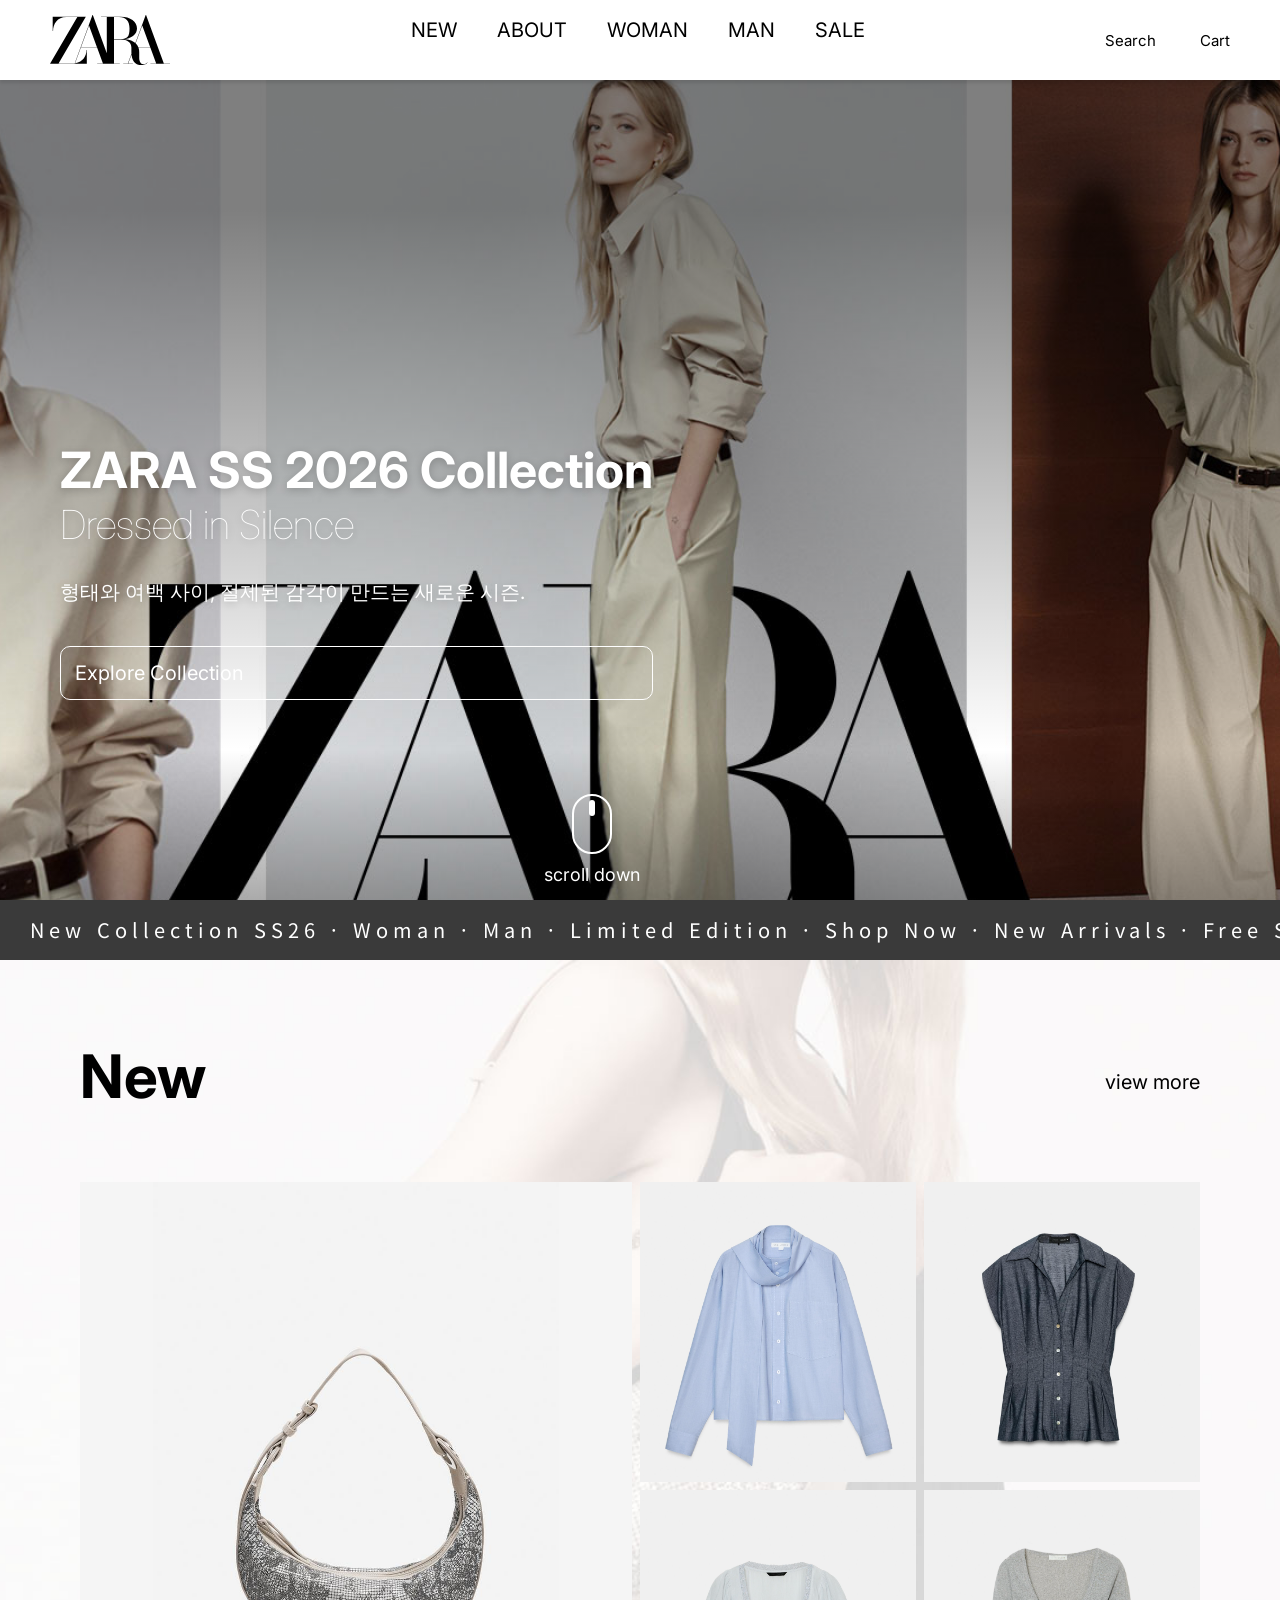
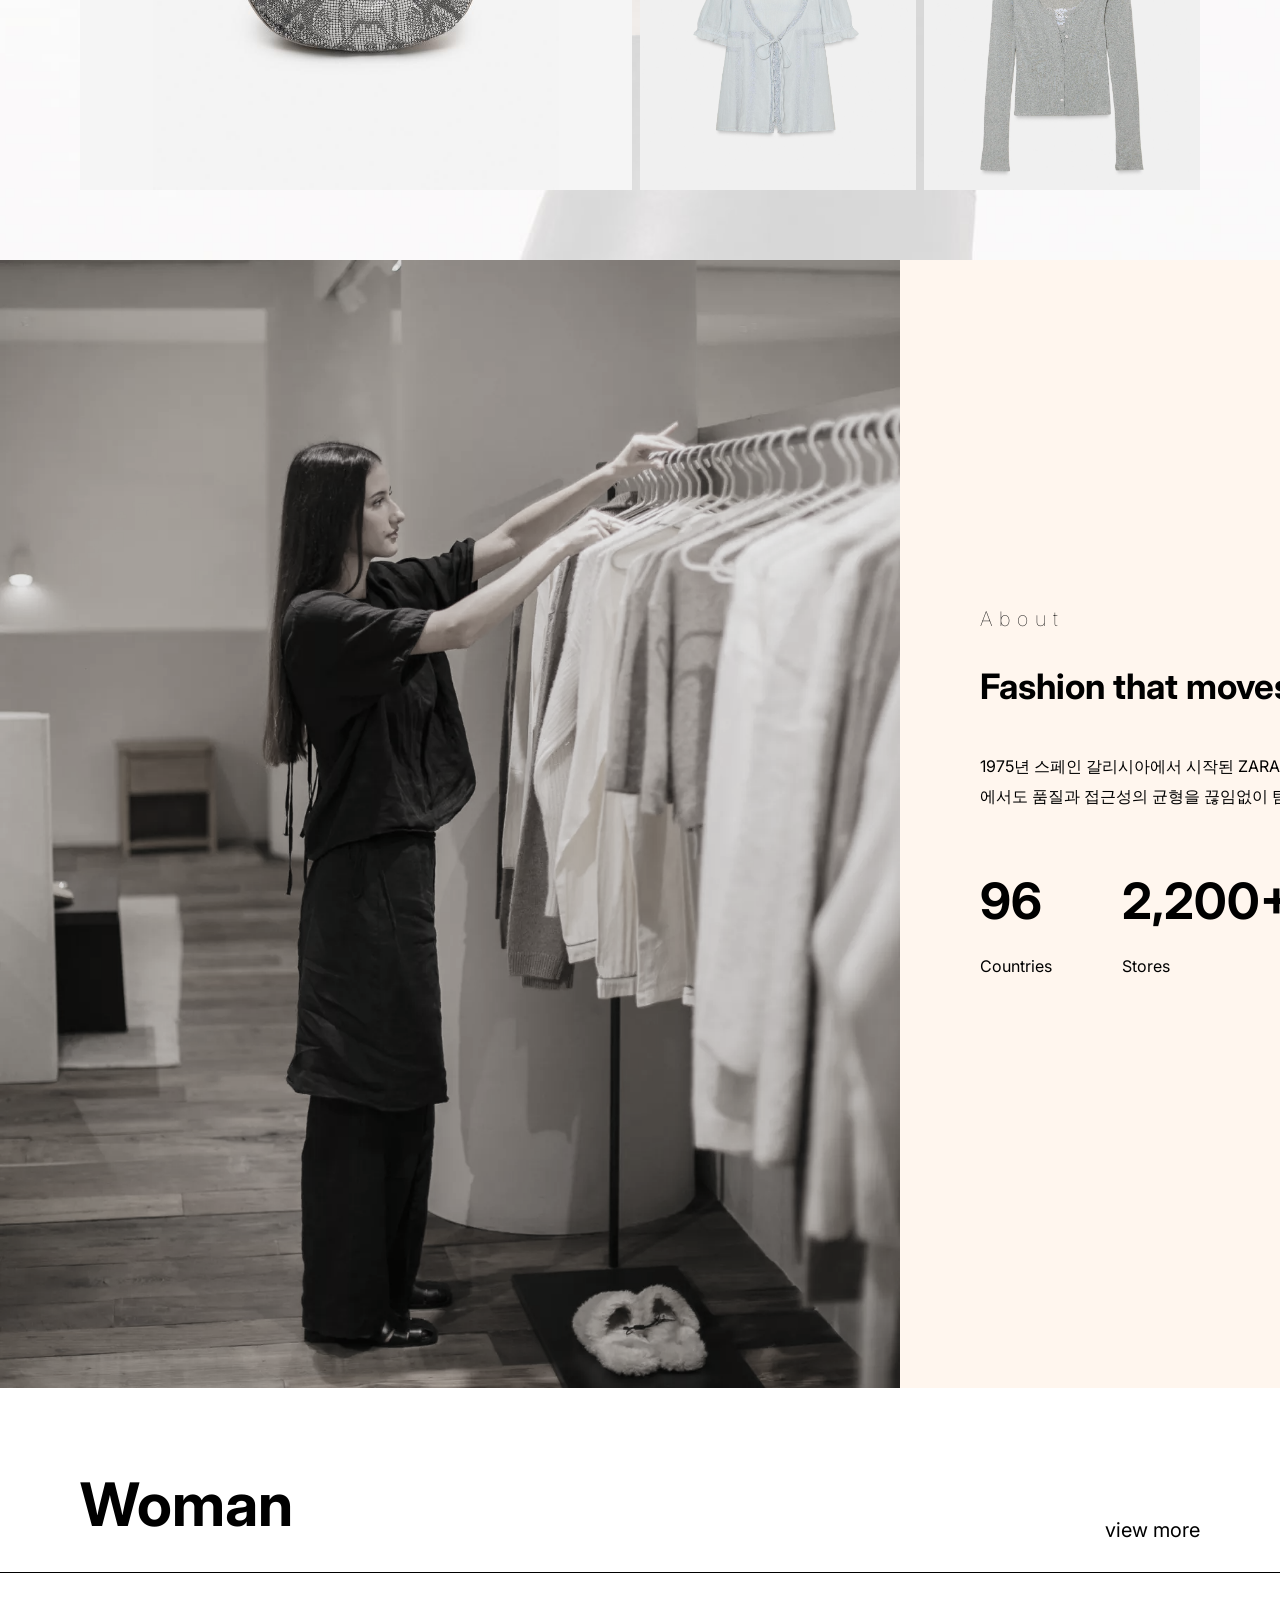
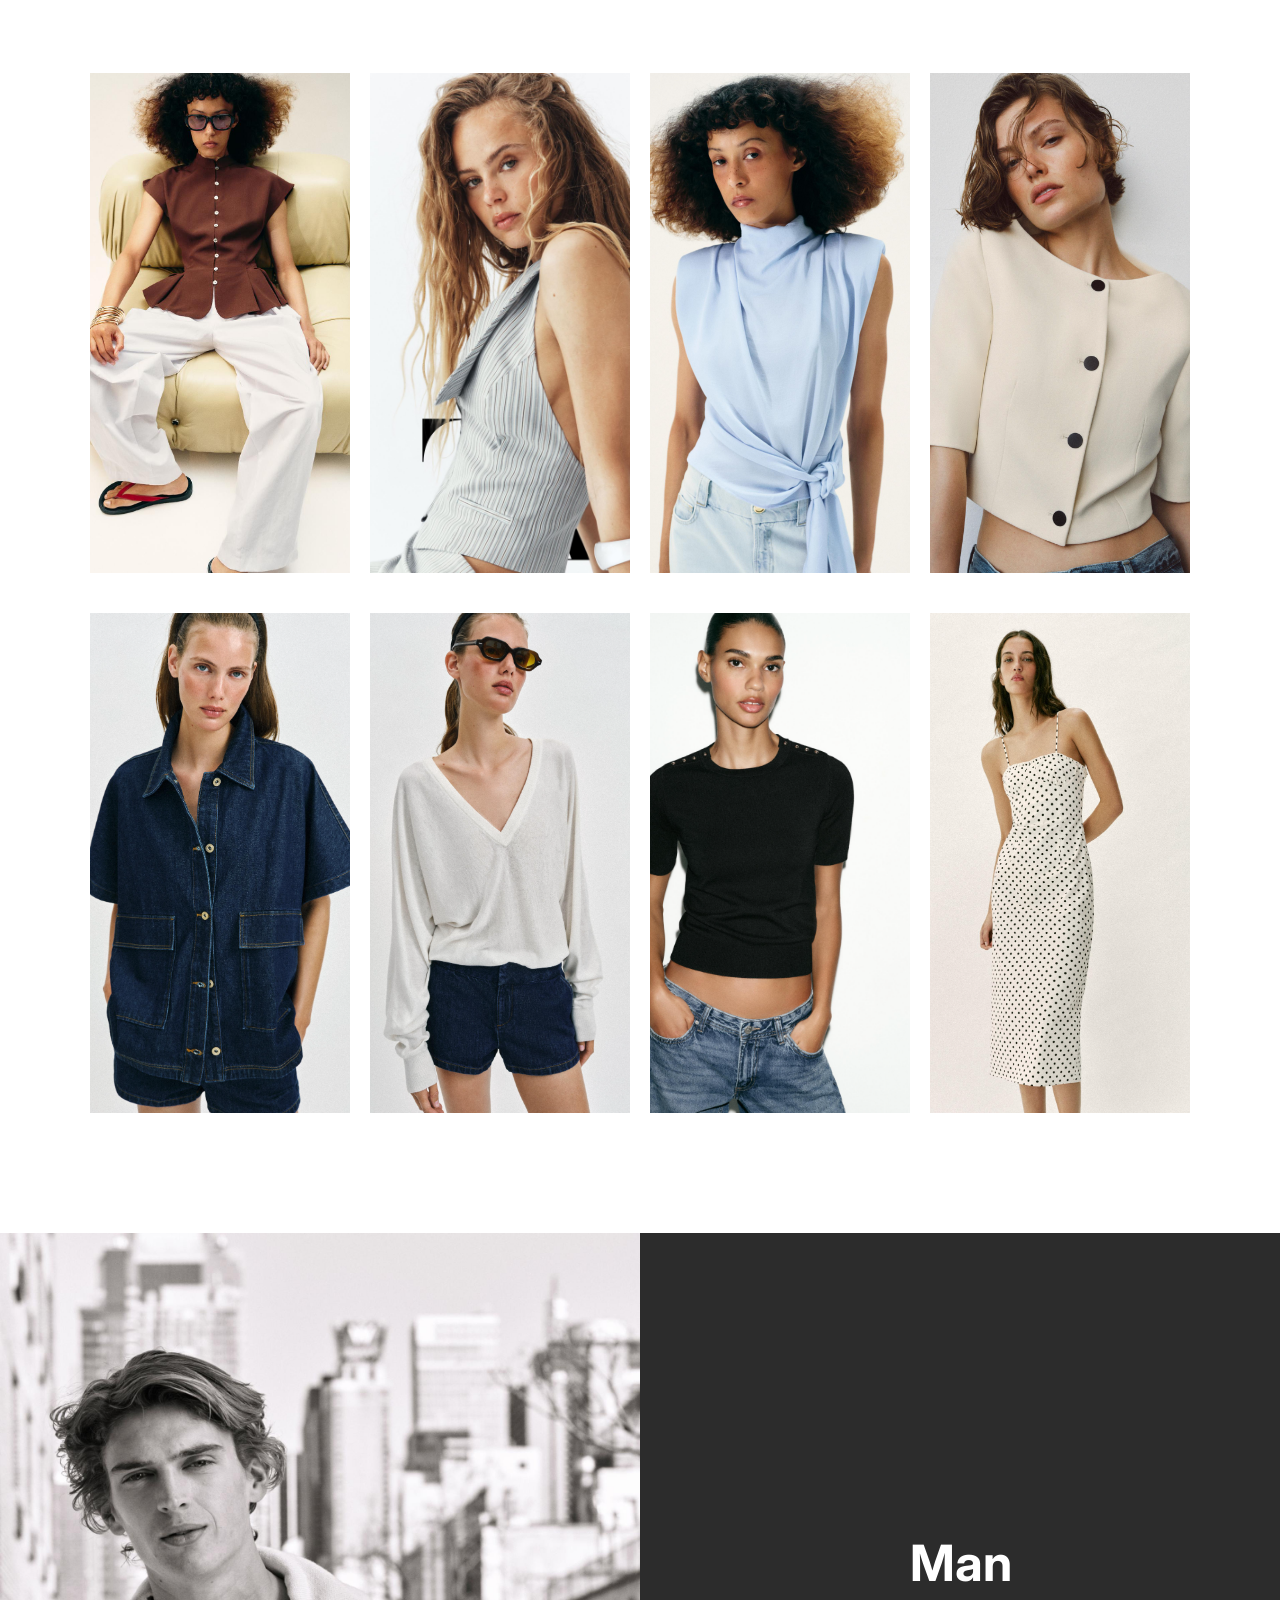
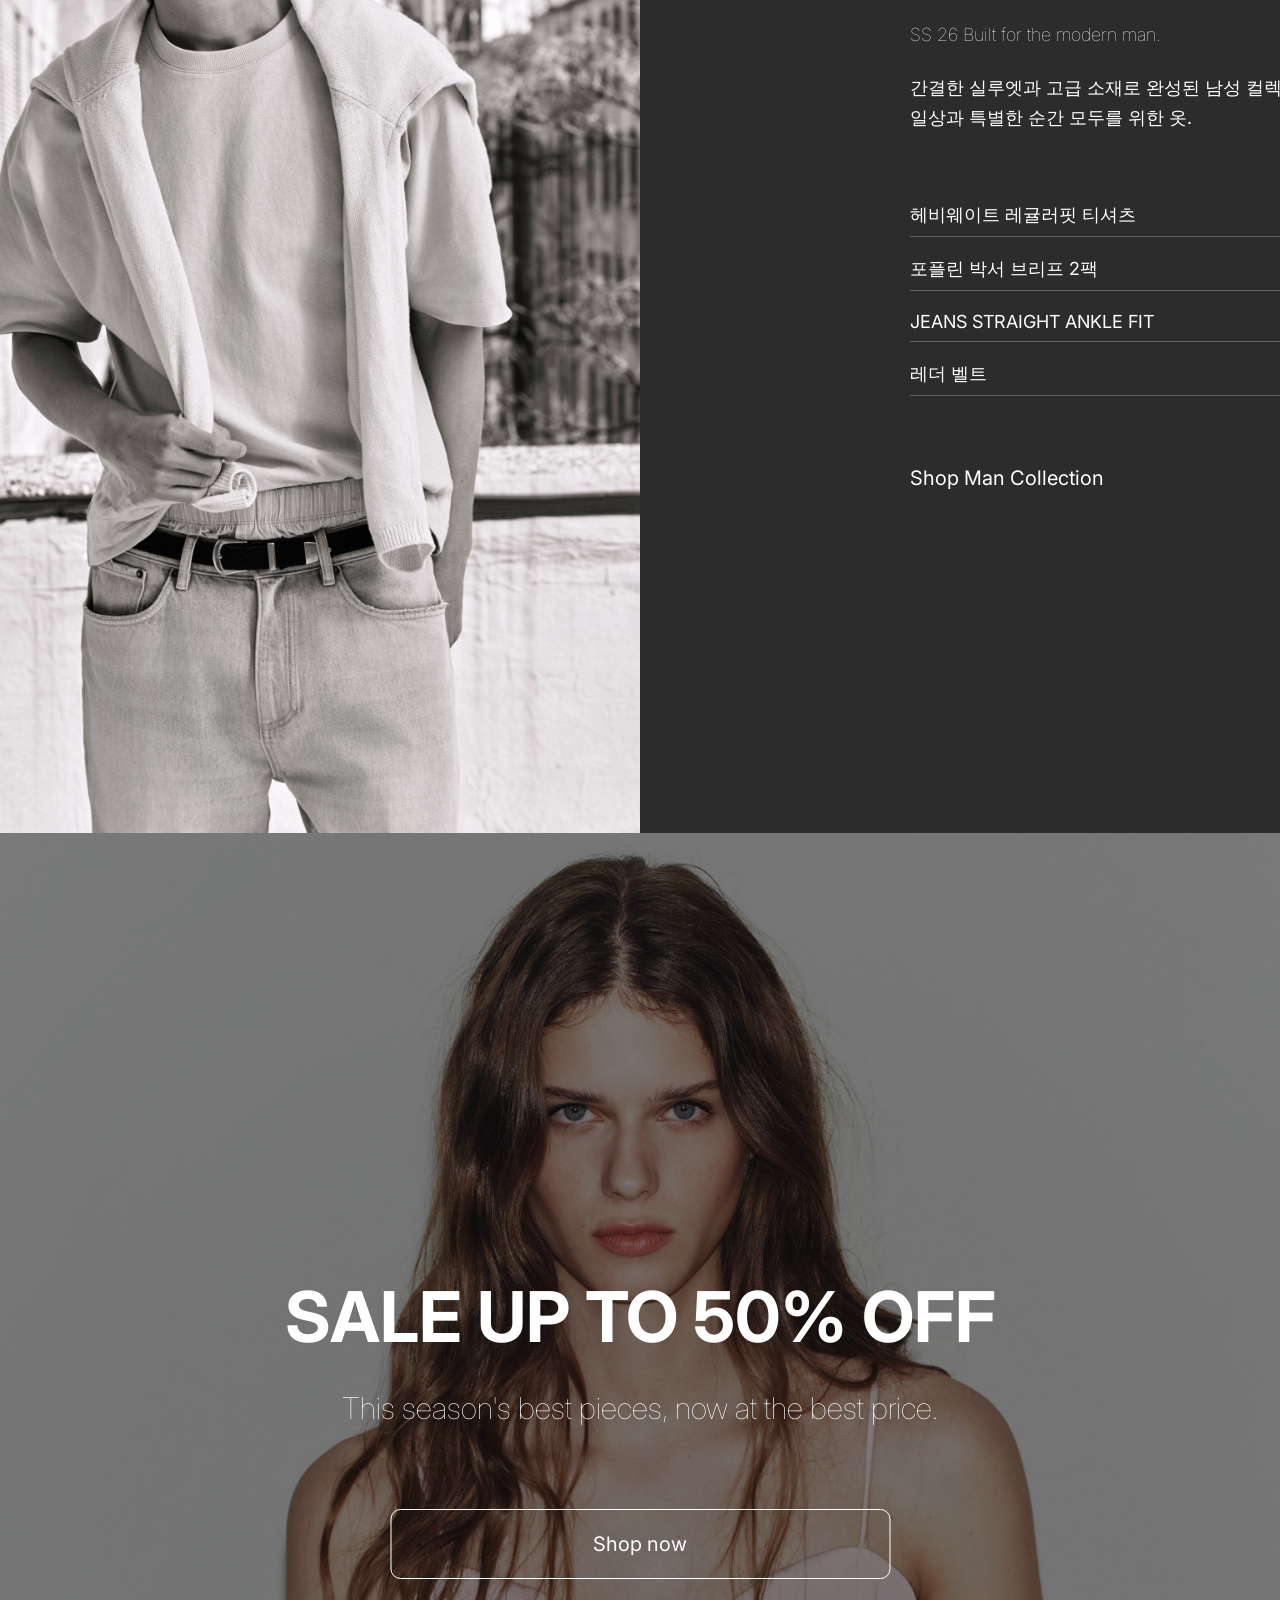
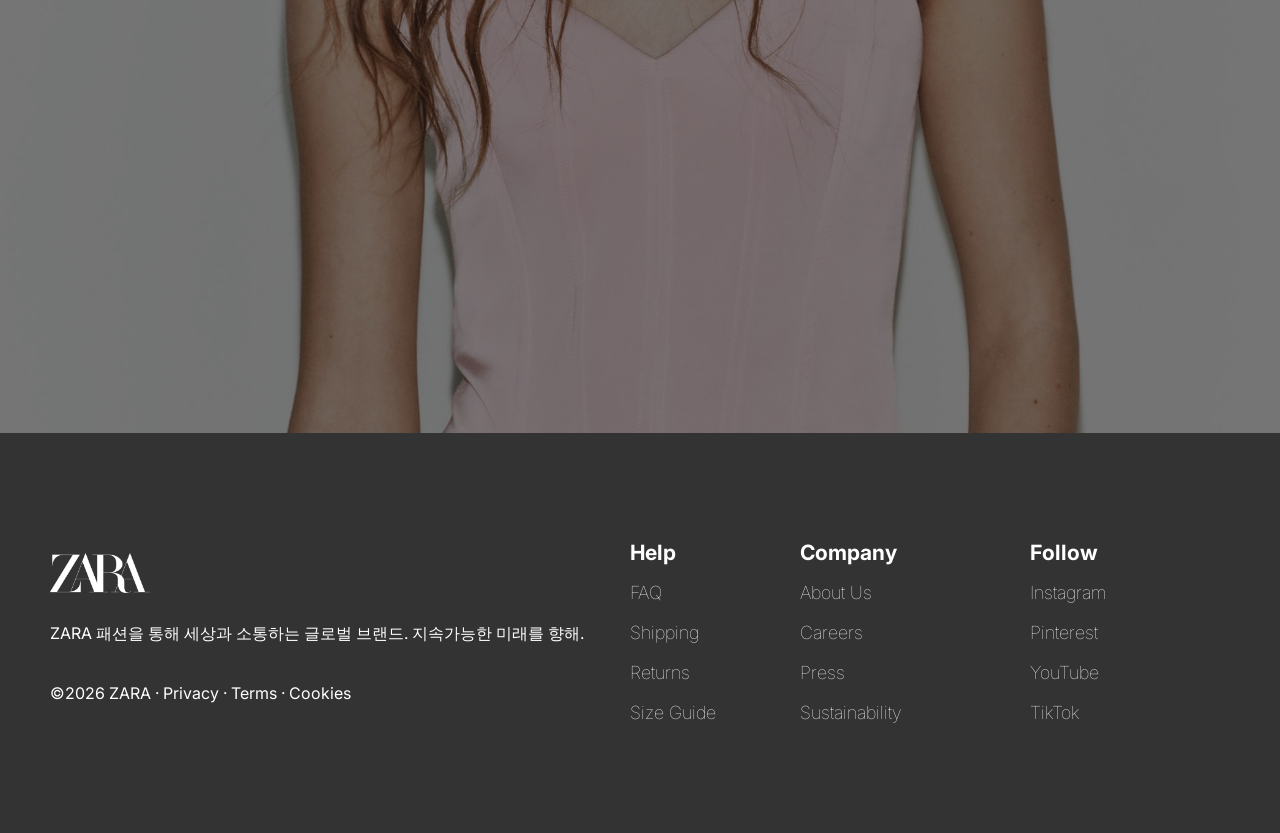
==== index.html @ fa248d23 "수정" ====
<!DOCTYPE html>
<html lang="ko">
<head>
    <meta charset="UTF-8">
    <title>zara</title>
    <link href="https://cdn.boxicons.com/3.0.8/fonts/basic/boxicons.min.css" rel="stylesheet">
    <link rel="shortcut icon" href="image/short-cut-Zara-Logo-.svg">
    <link rel="stylesheet" href="css/index.css">
</head>
<body>
  <div class="goto-top">
    <a href="#"><i class="bx bx-arrow-to-top"></i></a>
  </div>

  <div id="wrap">
    <header>
    <div id="header-inner">
        <a href="#"><img src="image/Zara-Logo-3.svg" alt="zara logo"></a>
        <nav class="gnb">
        <ul>
            <li><a href="#s1">NEW</a></li>
            <li><a href="#s2">ABOUT</a></li>
            <li><a href="#s3">WOMAN</a></li>
            <li><a href="#s4">MAN</a></li>
            <li><a href="#s5">SALE</a></li>
          </ul>
        </nav>

          <div class="rightgnb">
            <a href="#none">search</a>
            <a href="#none">cart</a>
          </div>
    </div>
    </header>
  </div>
    


  <main>
    <div class="hero-wrap">
      <div class="hero-section">
        <img class= "hero" src="image/herohover.jpg" alt="hero-img">
        <img class="hero-hover" src="image/hero.jpg" alt="hero-hover-img">
        </div>
    </div>

      <div class="hero-text">
      <h1>ZARA SS 2026 Collection</h1>
      <h2>Dressed in Silence</h2>
      <p>형태와 여백 사이, 절제된 감각이 만드는 새로운 시즌.</p>
      <a href="https://www.zara.com/kr/ko/woman-linen-l2447.html?v1=2418881" class="main-btn"> Explore Collection </a>
      </div>
    
    <div class="mouse-scroll">
      <div class="mouse">
        <div class="mouse-wheel"></div>
          <span>scroll down</span>
        </div>
      </div>
  </main>

  <div class="flow-text">
    <div class="track">
      <span>New Collection SS26 · Woman · Man · Limited Edition · Shop Now · New Arrivals · Free Shipping · ZARA 2026</span>
      <span>New Collection SS26 · Woman · Man · Limited Edition · Shop Now · New Arrivals · Free Shipping · ZARA 2026</span>
      <span>New Collection SS26 · Woman · Man · Limited Edition · Shop Now · New Arrivals · Free Shipping · ZARA 2026</span>
      <span>New Collection SS26 · Woman · Man · Limited Edition · Shop Now · New Arrivals · Free Shipping · ZARA 2026</span>
      
      <span>New Collection SS26 · Woman · Man · Limited Edition · Shop Now · New Arrivals · Free Shipping · ZARA 2026</span>
      <span>New Collection SS26 · Woman · Man · Limited Edition · Shop Now · New Arrivals · Free Shipping · ZARA 2026</span>
      <span>New Collection SS26 · Woman · Man · Limited Edition · Shop Now · New Arrivals · Free Shipping · ZARA 2026</span>
      <span>New Collection SS26 · Woman · Man · Limited Edition · Shop Now · New Arrivals · Free Shipping · ZARA 2026</span>
    </div>
  </div>

      <section class="section-new" id="s1">
        <div class="section-title">
          <h2>new</h2>
          <a href="https://www.zara.com/kr/ko/woman-new-in-l1180.html?v1=2546081" class="new-btn">view more</a>
          
        </div>

        <div class="new-items">
        <div class="item-large">
        <img src="image/bag.jpg" alt="애니멀 프린트 숄더백">
        <div></div>
        <p>THE ITEM ZARA WOMAN 애니멀 프린트 숄더백<br>₩ 149,900</p>
        </div>

        <div class="item">
        <img src="image/new_image_02.png" alt="보우 셔츠">
        <p>ZW 컬렉션 보우 셔츠<br>₩ 79,900</p>
        </div>

        <div class="item">
        <img src="image/new_image_03.png" alt="플랫 프론트 셔츠">
        <p>린넨 플랫 프론트 셔츠<br>₩ 55,900</p>
        </div>
        
        <div class="item">
        <img src="image/new_image_04.png" alt="거즈 자수 셔츠">
        <p>거즈 자수 셔츠<br>₩ 55,900
        </p></div>

        <div class="item">
        <img src="image/new_image_05.png" alt="콤비 재킷">
        <p>레이스 탑 콤비 재킷<br>₩ 39,900</p>
        </div>
      </div>
      </section>

      <section class="section-about" id="s2">
        <img src="image/about_image.webp" alt="about-img">
        <div class="about-right">
        <div class="about-text">
        <h3>about</h3>
        <p class="about-subtitle">
          Fashion that moves with you.
        </p>
        <p>1975년 스페인 갈리시아에서 시작된 ZARA는
          빠르게 변화하는 트렌드 속에서도 품질과
          접근성의 균형을 끊임없이 탐구해왔습니다.
        </p>

        <div class="about-btn">
          <ul>
        <li><a href="#none">96</a><p>Countries</p></li>
        <li><a href="#none">2,200+</a><p>Stores</p></li>
        <li><a href="#none">1975</a><p>Founded</p></li>
            </ul>
        </div>
      </div>
    </div>
    </section>

    <section class="section-woman" id="s3">
        <div class="section-title">
        <h2>woman</h2>
        <a href="https://www.zara.com/kr/ko/woman-best-sellers-l5912.html?v1=2491343" class="woman-btn">view more</a>
        </div>
        <span class="title-line"></span>
        
      
      <div class="woman-items">
      <div class="woman-item">
      <img src="image/woman_image_01.jpg" alt="페플럼 플랫 프론트 탑">
      <img class="img-hover" src="image/hover_image_01.png" alt="페플럼 플랫 프론트 탑 호버">
        <p>페플럼 플랫 프론트 탑 - ₩ 55,900</p>
    </div>

      <div class="woman-item">
      <img src="image/woman_image_02.jpg" alt="스트라이프 베스트 탑">
      <img class="img-hover" src="image/hover_image_02.png" alt="스트라이프 베스트 탑 호버">
        <p>스트라이프 베스트 탑 - ₩ 55,900</p>
    </div>

      <div class="woman-item">
      <img src="image/woman_image_03.jpg" alt="리본 숄더 패드 새틴 탑">
      <img class="img-hover" src="image/hover_image_03.png" alt="리본 숄더 패드 새틴 탑 호버">
        <p>리본 숄더 패드 새틴 탑 - ₩ 49,900</p>
    </div>

      <div class="woman-item">
      <img src="image/woman_image_04.png" alt="크롭 재킷">
      <img class="img-hover" src="image/hover_image_04.png" alt="크롭 재킷 호버">
        <p>ZW 컬렉션 크롭 재킷 - ₩ 109,900</p>
      </div>

      <div class="woman-item">
      <img src="image/woman_image_05.png" alt="데님 오버셔츠">
      <img class="img-hover" src="image/hover_image_05.png" alt="데님 오버셔츠 호버">
        <p>Z1975 오버사이즈 데님 오버셔츠 - ₩ 59,900</p>
      </div>
      
      <div class="woman-item">
      <img src="image/woman_image_06.png" alt="파인 니트 브이넥 스웨터">
      <img class="img-hover" src="image/hover_image_06.png" alt="파인 니트 브이넥 스웨터 호버">
        <p>파인 니트 브이넥 스웨터 - ₩ 55,900</p>
      </div>

      <div class="woman-item">
      <img src="image/woman_image_07.png" alt="니트 스웨터">
      <img class="img-hover" src="image/hover_image_07.png" alt="니트 스웨터 호버">
        <p>쇼트 슬리브 베이직 니트 스웨터 - ₩ 45,900</p>
      </div>

      <div class="woman-item">
      <img src="image/woman_image_08.png" alt="도트 미디 원피스">
      <img class="img-hover" src="image/hover_image_08.png" alt="도트 미디 원피스 호버">
        <p>코르셋 도트 미디 원피스 - ₩ 59,900</p>
      </div>
      
    </div>
    </section>

    <section class="section-man" id="s4">
      <img src="image/man_image.jpg" alt="man-img">
        <div class="section-title">
          <h3>Man<br><span> SS 26 Built for the modern man.</span></h3>
          <p class="desc">간결한 실루엣과 고급 소재로 완성된 남성 컬렉션.<br>일상과 특별한 순간 모두를 위한 옷.</p>

          <div class="man-text">
            <a href="#none" class = "product">헤비웨이트 레귤러핏 티셔츠</a> <p>- ₩ 55,900</p>
          </div>
          
          <div class="man-text">
            <a href="#none" class = "product">포플린 박서 브리프 2팩</a><p>- ₩ 49,900</p>
          </div>  
            
          <div class="man-text">
            <a href="#none" class = "product">JEANS STRAIGHT ANKLE FIT</a><p>- ₩ 109,900</p>
          </div>
          
          <div class="man-text">
            <a href="#none" class = "product">레더 벨트</a>
            <p>- ₩ 89,900</p>
          </div>

            <a href="https://www.zara.com/kr/ko/man-new-in-l711.html?v1=2544454" class="man-btn"> Shop Man Collection </a>
        </div>
    </section>

    <section class="section-sale" id="s5">
        <div class="section-title">
          <h2>sale UP TO 50% OFF</h2>
          <p>
            This season's best pieces, now at the best price.</p>
          <a href="#none" class="sale-btn"> Shop now </a>
        </div>
      </section>
      
    <footer>
        <div class="footer-left">
          <img src="image/footer.png" alt="zara footer logo">
        <p>
        ZARA 패션을 통해 세상과 소통하는 글로벌 브랜드. 지속가능한 미래를 향해.
        </p>
        </div>
        <div class="company">
          <h3>Company</h3>
          <a href="#none">About Us</a>
          <a href="#none">Careers</a>
          <a href="#none">Press</a>
          <a href="#none">Sustainability</a>
        </div>

        <div class="help">
          <h3>Help</h3>
          <a href="#none">FAQ</a>
          <a href="#none">Shipping</a>
          <a href="#none">Returns</a>
          <a href="#none">Size Guide</a>
        </div>
              
        <div class="follow">
            <h3>Follow</h3>
            <a href="#none">Instagram</a>
            <a href="#none">Pinterest</a>
            <a href="#none">YouTube</a>
            <a href="#none">TikTok</a>
        </div>  
      
        <address>
        &copy;2026 ZARA · Privacy · Terms · Cookies
      </address>
    </footer>

</body>
</html>
---- css/index.css ----
@import url(reset.css);
@import url(font.css);
@import url('https://fonts.googleapis.com/css2?family=Inter:ital,opsz,wght@0,14..32,100..900;1,14..32,100..900&display=swap');
@import url('https://fonts.googleapis.com/css2?family=Noto+Sans+KR:wght@100..900&display=swap');

html{scroll-behavior: smooth;
}
img{display: block;
max-width: 100%;}
body{
  font-family: "Noto Sans KR", sans-serif;
}
@keyframes slide-in{
  from{opacity: 0;
      transform: translateY(30px);}
  to{opacity: 1;
      transform: translateY(0);}
}
@keyframes flow-left{
  0%{transform: translateX(0%);}
  100%{transform: translateX(-50%);}
}

@keyframes mouse-wheel-ani{
  0%,100%{transform: translate(-50%,0);}
  50%{transform: translate(-50%,-10px);}
}

.goto-top{
  position: fixed;
  right: 50px;
  bottom: 20px;
  font-size: 50px;
  box-shadow: 0 0 5px rgba(0, 0, 0, 0.2);
  width: 70px;
  text-align: center;
  margin: auto;
  border-radius: 50px;
  background-color: #fff;
  z-index: 50;
}

header{
  font-family: "Inter", sans-serif;
  font-size: 15px;
  width: 100%;
  position: fixed;
  top: 0;
  left: 0;
  height: 80px;
  background-color: #fff;
  box-shadow: 0 3px 3px rgba(0, 0, 0, 0.1);
  z-index: 30;
}
#header-inner{
  width: 100%;
  height: inherit;
  margin: auto;
  display: flex;
  justify-content: space-between;
  align-items: center;
  padding: 0 50px;
}
.gnb ul{
  display: flex;
  flex-direction: row;
  column-gap: 40px;
}
.gnb ul a{
  display: block;
  width: max-content;
  margin-bottom: 20px;
  font-size: 20px;
  position: relative;
}
.gnb ul a::before{
  content: '';
  position: absolute;
  bottom: 0;
  left: 0;
  width: 0;
  height: 2px;
  background-color: #000;
  transition: 0.5s;
}
.gnb ul a:hover:before{width: 100%;}

header img{
  width: 120px;
}

.rightgnb{
  word-spacing: 40px;
  text-transform: capitalize;
}

main{
  font-family: "Inter", sans-serif;
  position: relative;
  width: 100%;
  height: 100vh;
  padding-top: 80px;
  display: flex;
  justify-content: center;
  align-items: center;
  overflow: hidden;
  animation: slide-in 0.8s ease-in-out;
}
.hero-wrap{
  position: absolute;
  top: 30px;
  left: 0;
  width: 100%;
  height: 100%;
  z-index: 0;
}
.hero-section{
  position: relative;
  width: 100%;
  height: 100%;
}
.hero-section img{
  position: absolute;
  top: 0;
  left: 0;
  width: 100%;
  height: 100%;
  object-fit: cover;
  object-position: center 40px;
  transition: opacity 1s ease, transform 1.2s ease;
}

.hero-section::after {
  content: '';
  position: absolute;
  top: 0; left: 0;
  width: 100%; height: 100%;
  background: linear-gradient(
    to bottom,
    rgba(0,0,0,0.5) 20%,
    rgba(0,0,0,0) 80%,
    rgba(0,0,0,0) 80%,
    rgba(0,0,0,0.4) 100%
  );
}
main .hero-text{
  position: absolute;
  bottom: 200px;  
  left: 60px;
  color: #fff;
  z-index: 2;
}

main h1{
  font-size: 50px;
  animation: slide-in 0.8s ease-in-out;
}
main h2{
  margin-bottom: 30px;
  font-size: 40px;
  font-weight: 100;
  animation: slide-in 0.8s ease-in-out 0.2s both;
}
main p{
  margin-top: 20px;
  font-size: 20px;
  animation: slide-in 0.8s ease-in-out 0.4s both;
}
.main-btn{
  position: relative;
  display: flex;
  justify-content: left;
  align-items: center;
  text-align: left;
  font-size: 20px;
  margin-top: 40px;
  padding: 14px;
  border-radius: 10px;
  border: 1px solid #fff;
  cursor: pointer;
  color: #fff;
  animation: slide-in 0.8s ease-in-out 0.6s both;
}
.main-btn::before{
  content: '';
  position: absolute;
  top: 0;
  left: 0;
  display: inline-block;
  width: 0;
  height: 100%;
  border-radius: 10px;
  z-index: -2;
  transition: 0.35s;
}
.hero-text h1,
.hero-text h2,
.hero-text p{
  text-shadow: 0 2px 8px rgba(0, 0, 0, 0.2);}

.hero{opacity: 1;}

.hero-hover{opacity: 0;}

main:hover .hero{opacity: 0;}

main:hover .hero-hover{
  opacity: 1;
  transform: scale(1.03);
}
.main-btn:hover::before{
  background-color: #fff;
  width: 100%;
}
.main-btn:hover{color: #000;}

.mouse-scroll{
  position: absolute;
  top: 55%;
  left: 50%;
  transform: translate(-50%, -50%);
  height: 100vh;
  background-color: #333;
}
.mouse{
  position: absolute;
  bottom: 60px;
  right: 50%;
}
.mouse .mouse-wheel{
  position: relative;
  width: 40px;
  height: 60px;
  border: 2px solid #fff;
  border-radius: 30px;
  margin: auto;
}
.mouse .mouse-wheel::before{
  content: '';
  position: absolute;
  bottom: 50%;
  left: 50%;
  transform: translate(-50%, -50%);
  width: 6px;
  height: 16px;
  border-radius: 5px;
  background-color: #fff;
  animation: mouse-wheel-ani 1.2s linear infinite;
}

.mouse span{
  display: block;
  color: #fff;
  font-size: 18px;
  margin-top: 10px;
  white-space: nowrap;
}

.flow-text{
  width: 100%;
  height: 60px;
  background-color: #3a3a3a;
  overflow: hidden;  
}
.flow-text .track{
  display: flex;
  width: max-content;
  animation: flow-left 60s linear infinite;
  
}
.flow-text .track span{
  font-size: 20px;
  color: #fff;
  padding-left: 30px;
  line-height: 60px;
  white-space: nowrap;
  letter-spacing: 5px;
}
.flow-text:hover .track{
  animation-play-state: paused;
  color: black;
}

.section-new{
  width: 100%;
  height: 900px;
  background: url(../image/new_bag_bg.jpg) no-repeat center/cover;}

.section-new .section-title{
  font-family: "Inter", sans-serif;
  display: flex;
  justify-content: space-between;
  align-items: flex-start;
  padding: 80px 80px 30px;
  max-width: 1600px;
  margin: 0 auto;
  
}
.section-new h2{
  width: max-content;
  margin-bottom: 20px;
  position: relative;
  font-size: 60px;
  text-transform: capitalize;
}
.section-new h2::before{
  content: '';
  position: absolute;
  bottom: 0;
  left: 0;
  width: 0;
  height: 4px;
  background-color: #000;
  transition: 0.5s;
}

.section-new a{
  margin-top: 30px;
  font-size: 20px;
  position: relative;
}
.section-new a::before{
  content: '';
  position: absolute;
  bottom: 0;
  left: 0;
  width: 0;
  height: 2px;
  background-color: #000;
  transition: 0.5s;
}
.section-new h2:hover:before{width: 100%;}
.section-new a:hover:before{width: 100%;}

.item-large,
.item{
  position: relative;
  overflow: hidden;

}
.new-items{
  width: 100%;
  max-width: 1600px;
  margin: 20px auto;
  display: grid;
  grid-template-columns: 2fr 1fr 1fr;
  grid-template-rows: 300px 300px;
  gap: 8px;
  padding: 0 80px;
}

.item-large{grid-column: 1 / 2;
  grid-row: 1 / 3;
  position: relative;
  overflow: hidden;
  background-color: #f5f5f5;
  display: flex;
  flex-direction: column;
  /* height: 500px; */
}
.item{
  position: relative;
  overflow: hidden;
  height: 300px;
}
.item-large img{
  display: block;
  position: relative;
  width: 100%;
  height: 100%;
  object-fit: contain;
}
.item::after{
  content: '';
  top: 0;
  left: 0;
  position: absolute;
  width: 100%;
  height: 100%;
  background-color: rgba(0, 0, 0, 0.4);
  opacity: 0;
  transition: 0.35s ease-in-out;
}
.item-large::after{
  content: '';
  top: 0;
  left: 0;
  position: absolute;
  width: 100%;
  height: 100%;
  background-color: rgba(0, 0, 0, 0.4);
  opacity: 0;
  transition: 0.35s ease-in-out;
}
.item img{
  width: 100%;
  height: 100%;
  object-fit: cover;
}
.item p{
  opacity: 0;
  width: 100%;
  position: absolute;
  bottom: 0;
  left: 0;
  font-size: 14px;
  display: block;
  justify-content: center;
  align-items: center;
  text-align: center;
  /* border: 1px solid #000; */
  line-height: 25px;
  padding: 15px 0px;
  z-index: 2;
  transition: 0.5s;
}
.item-large p{
  opacity: 0;
  width: 100%;
  position: absolute;
  bottom: 0;
  left: 0;
  font-size: 15px;
  justify-content: center;
  align-items: center;
  text-align: center;
  /* border: 1px solid #000; */
  line-height: 25px;
  padding: 20px 0px;
  z-index: 2;
  transition: 0.5s;
}
.item-large:hover p{
  opacity: 1;
  background: rgba(0, 0, 0, 0.4);
  color: #fff;
  bottom: 0;
  transition-delay: 0.35s;
}
.item:hover p{
  opacity: 1;
  background: rgba(0, 0, 0, 0.4);
  color: #fff;
  bottom: 0;
  transition-delay: 0.3s;
}
.item:hover::after{opacity: 1;}
.item-large:hover::after{opacity: 1;}

.section-about{
  font-family: "Inter", sans-serif;
  display: flex;
  position: relative;
}
.section-about img{
  filter: grayscale(80%);
  width: 1000px;
  height: 1128px;
  object-fit: cover;
  transition: 0.5s;
}
.section-about .about-right{
  display: flex;
  flex-direction: column;
  justify-content: center;
  align-items: flex-start;
  /* border: 1px solid #000; */
  background-color: #fff6ee;
  text-align: left;
  width: 100%;
  height: 1128px;
 /*  margin-top: 200px; */
  padding: 0 80px;
}

.about-text,
.about-subtitle{
  margin-left: 0px;
}
.section-about h3{
  margin-bottom: 10px;
  font-size: 20px;
  text-transform: capitalize;
  font-weight: lighter;
  letter-spacing: 7px;
}
.about-text .about-subtitle{
  margin-top: 40px;
  font-weight: bold;
  margin-bottom: 50px;
  font-size: 35px;
}
.about-text p{
  margin-top: 20px;
  margin-bottom: 60px;
  font-size: 16px;
  line-height: 30px;
}
.about-btn ul{
  display: flex;
  justify-content: flex-start;
  align-items: center;
  font-weight: bold;
  font-size: 50px;
  gap: 40px;
}
.about-btn ul li{
  display: flex;
  flex-direction: column;
  align-items: flex-start;
}
.about-btn ul li a{
  position: relative;
  display: inline-block;
  color: #000;
  margin-right: 30px;
  z-index: 1;
}
.about-btn ul li p{
  font-weight: lighter;
  margin-right: 30px;
  font-size: 16px;
}
.about-btn a::before{
  content: '';
  position: absolute;
  bottom: 20px;
  left: 0;
  width: 0%;
  height: 20px;
  background-color: pink;
  z-index: -1;
  transition: 0.5s;
}

.section-woman .section-title{
  display: flex;
  justify-content: space-between;
  align-items: flex-start;
  padding: 80px 80px 30px;
  max-width: 1600px;
  margin: 0 auto;
}
.about-btn a:hover::before{width: 100%;}
.section-about:hover img{filter: grayscale(0);}

.woman-items{
  max-width: 1400px;
  width: 100%;
  display: flex;
  flex-direction: row;
  flex-wrap: wrap;
  gap: 20px;
  margin: 0 auto;
  padding: 0 90px;
}
.woman-item img{
  width: 100%;
  height: 500px;
  object-fit: cover;
  object-position: top;
  margin: 0 auto;
  margin-bottom: 20px;
  overflow: hidden;
  transition: 0.5s;
}
.img-hover{
  position: absolute;
  top: 0;
  left: 0;
  width: 100%;
  height: 500px;
  object-fit: cover;
  object-position: top;
  opacity: 0;
  transition: 0.5s;
}
.woman-item{
  flex: 0 0 calc(25% - 15px);
  position: relative;
  overflow: hidden;
  cursor: pointer;
}
.section-woman h2{
  font-family: "Inter", sans-serif;
  width: max-content;
  position: relative;
  font-size: 60px;
  text-transform: capitalize;
}
.woman-item p{
  position: absolute;
  bottom: 0;
  left: 0;
  width: 100%;
  padding: 40px 15px 15px;
  display: flex;
  justify-content: center;
  align-items: center;
  margin-bottom: 0px;
  color: #fff;
  background: linear-gradient(to top, rgba(0,0,0,0.6),transparent);
  opacity: 0;
  transition: 0.8s;
}

.section-woman .title-line{
  display: block;
  max-width: 1400px;
  width: 100%;
  margin: 0 auto;
  margin-bottom: 100px;
  padding: 0 90px;
  height: 1px;
  background-color: #000;
}
.section-woman a{
  font-family: "Inter", sans-serif;
  margin-top: 50px;
  font-size: 20px;
  position: relative;
  display: flex;
  justify-content: space-between;
  align-items: center;
}
.section-woman a::before{
  content: '';
  position: absolute;
  bottom: 0;
  left: 0;
  width: 0;
  height: 2px;
  background-color: #000;
  transition: 0.5s;
}
.section-woman a:hover:before{width: 100%;}
.woman-item:hover p{
  opacity: 1;
}
.woman-item:hover .img-hover{
  opacity: 1;
}

.section-man{
  display: flex;
  background-color: #2c2c2c;
  color: #fff;
  margin-top: 100px;
}
.section-man img{
  width: 900px;
  height: 1200px;
  object-fit: cover;
  object-position: top;
  transform: translateX(-20%);
  transition: 0.5s;
}

.section-title{
  font-family: "Inter", sans-serif;
  margin: 300px 90px 0 110px;
}
.section-man .section-title span{
  font-size: 18px;
  font-weight: 100;
}
.section-man h3{
  font-size: 50px;
  margin-bottom: 20px;
}
.desc{
  font-size: 18px;
  margin-bottom: 70px;
  line-height: 30px;
}

.man-text {
  position: relative;
  display: flex;
  justify-content: space-between;
  align-items: center;
  font-size: 18px;
  margin-bottom: 30px;
  width: 500px
}
.man-text::before{
  position: absolute;
  content: '';
  bottom: -10px;
  left: 0;
  width: 100%;
  height: 1.5px;
  background-color: #626262;
  transition: 0.5s;
}
.man-text a{
  padding-right: 50px;
  transition: 0.35s;
}

.man-btn{
  display: inline-block;
  width: max-content;
  position: relative;
  font-size: 20px;
  text-transform: capitalize;
  margin-top: 50px;
}
.section-man .man-btn::before{
  display: inline-block;
  content: '';
  position: absolute;
  top: 30px;
  left: 0;
  width: 0;
  height: 2px;
  background-color: #ffffff;
  transition: 0.5s;
}
.section-man img:hover{
  transform: translateX(0%);
}
.man-btn:hover::before{
  width: 100%;
}
.man-text a:hover{
  letter-spacing: 2px;
}
.man-text:hover::before{
  background-color: #fff;
}

.img-bg{
  position: relative;
}
.section-sale{
  font-family: "Inter", sans-serif;
  position: relative;
  background:  url(../image/sale_image.jpg) no-repeat top/cover;
  width: 100%;
  height: 1200px;

}
.section-sale:before{
  content: '';
  position: absolute;
  top: 0;
  left: 0;
  width: 100%;
  height: 100%;
  background-color: rgba(0, 0, 0, 0.5);
  z-index: 1;
  transition: 0.5s;
}
.section-sale .section-title{
  position: absolute;
  top: 50%;
  left: 50%;
  transform: translate(-50%, -50%);
  display: flex;
  width: max-content;
  height: max-content;
  margin: 0;
  flex-direction: column;
  justify-content: center;
  align-items: center;
  line-height: 60px;
  text-align: center;
  z-index: 1;
}
.section-sale h2{
  font-size: 70px;
  text-align: center;
  text-transform: uppercase;
  color: #fff;
  white-space: nowrap;
  margin-bottom: 40px;
  transition: 0.5s;
}
.section-sale p{
  font-size: 30px;
  color: #fff;
  font-weight: lighter;
  line-height: 1.4;
  transition: 0.5s;
}
.section-sale a{
  width: 500px;
  height: 70px;
  position: relative;
  display: flex;
  justify-content: center;
  align-items: center;
  font-size: 20px;
  margin-top: 80px;
  padding: 14px;
  border-radius: 10px;
  border: 1px solid #fff;
  cursor: pointer;
  color: #fff;
}
.section-sale a::before{
  content: '';
  position: absolute;
  top: 0;
  left: 0;
  display: inline-block;
  width: 0;
  height: 100%;
  border-radius: 10px;
  z-index: -2;
  transition: 0.35s;
}



.section-sale:hover:before{
  background-color: rgba(0, 0, 0, 0.2);
}
.section-sale:hover h2{color: #ff0e0e;}
.section-sale:hover p{
  font-weight: 400;
}
.section-sale a:hover:before{
  background-color: #f5f5f5;
  width: 100%;
}
.section-sale a:hover{
  color: black;
}

footer{
  width: 100%;
  font-family: "Inter", sans-serif;
  position: relative;
  background-color: #333;
  text-align: left;
  padding: 100px 0;
  color: white;
  line-height: 40px;
}
footer p{
  font-size: 16px;
  margin-left: 50px;
}
footer .company{
  font-size: 18px;
  position: absolute;
  bottom: 100px;
  left: 800px;
  display: flex;
  flex-direction: column;
}
footer .help{
  font-size: 18px;
  position: absolute;
  bottom: 100px;
  right: 500px;
  display: flex;
  flex-direction: column;
}
footer .follow{
  font-size: 18px;
  position: absolute;
  bottom: 100px;
  right: 100px;
  display: flex;
  flex-direction: column;
}
footer a{
  display: inline-block;
  min-width: 150px;
  font-weight: lighter;
  transition: 0.35s;
}
footer address{
  font-style: normal;
  margin: 20px 50px;
}
footer img{
  width: 100px;
  height: 40px;
  margin: 20px 50px;
}
footer a:hover{
  letter-spacing: 5px;
}
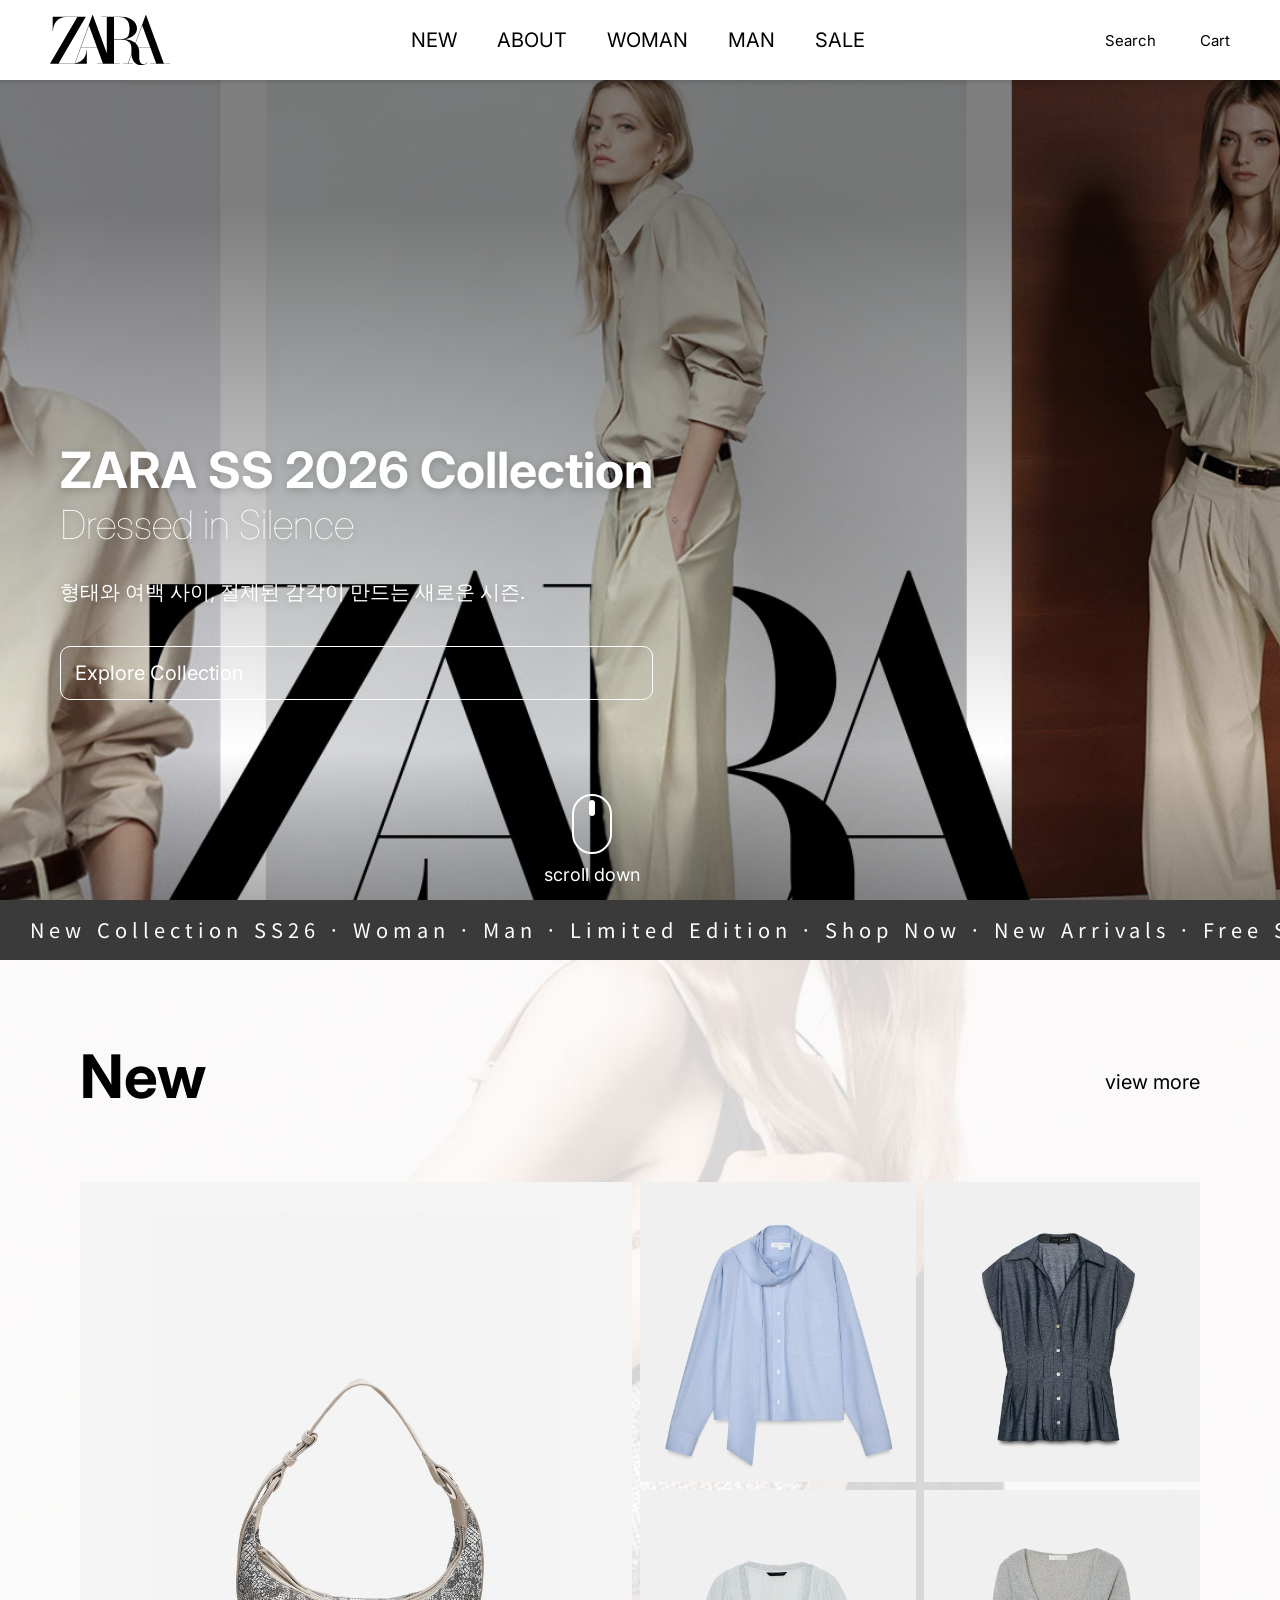
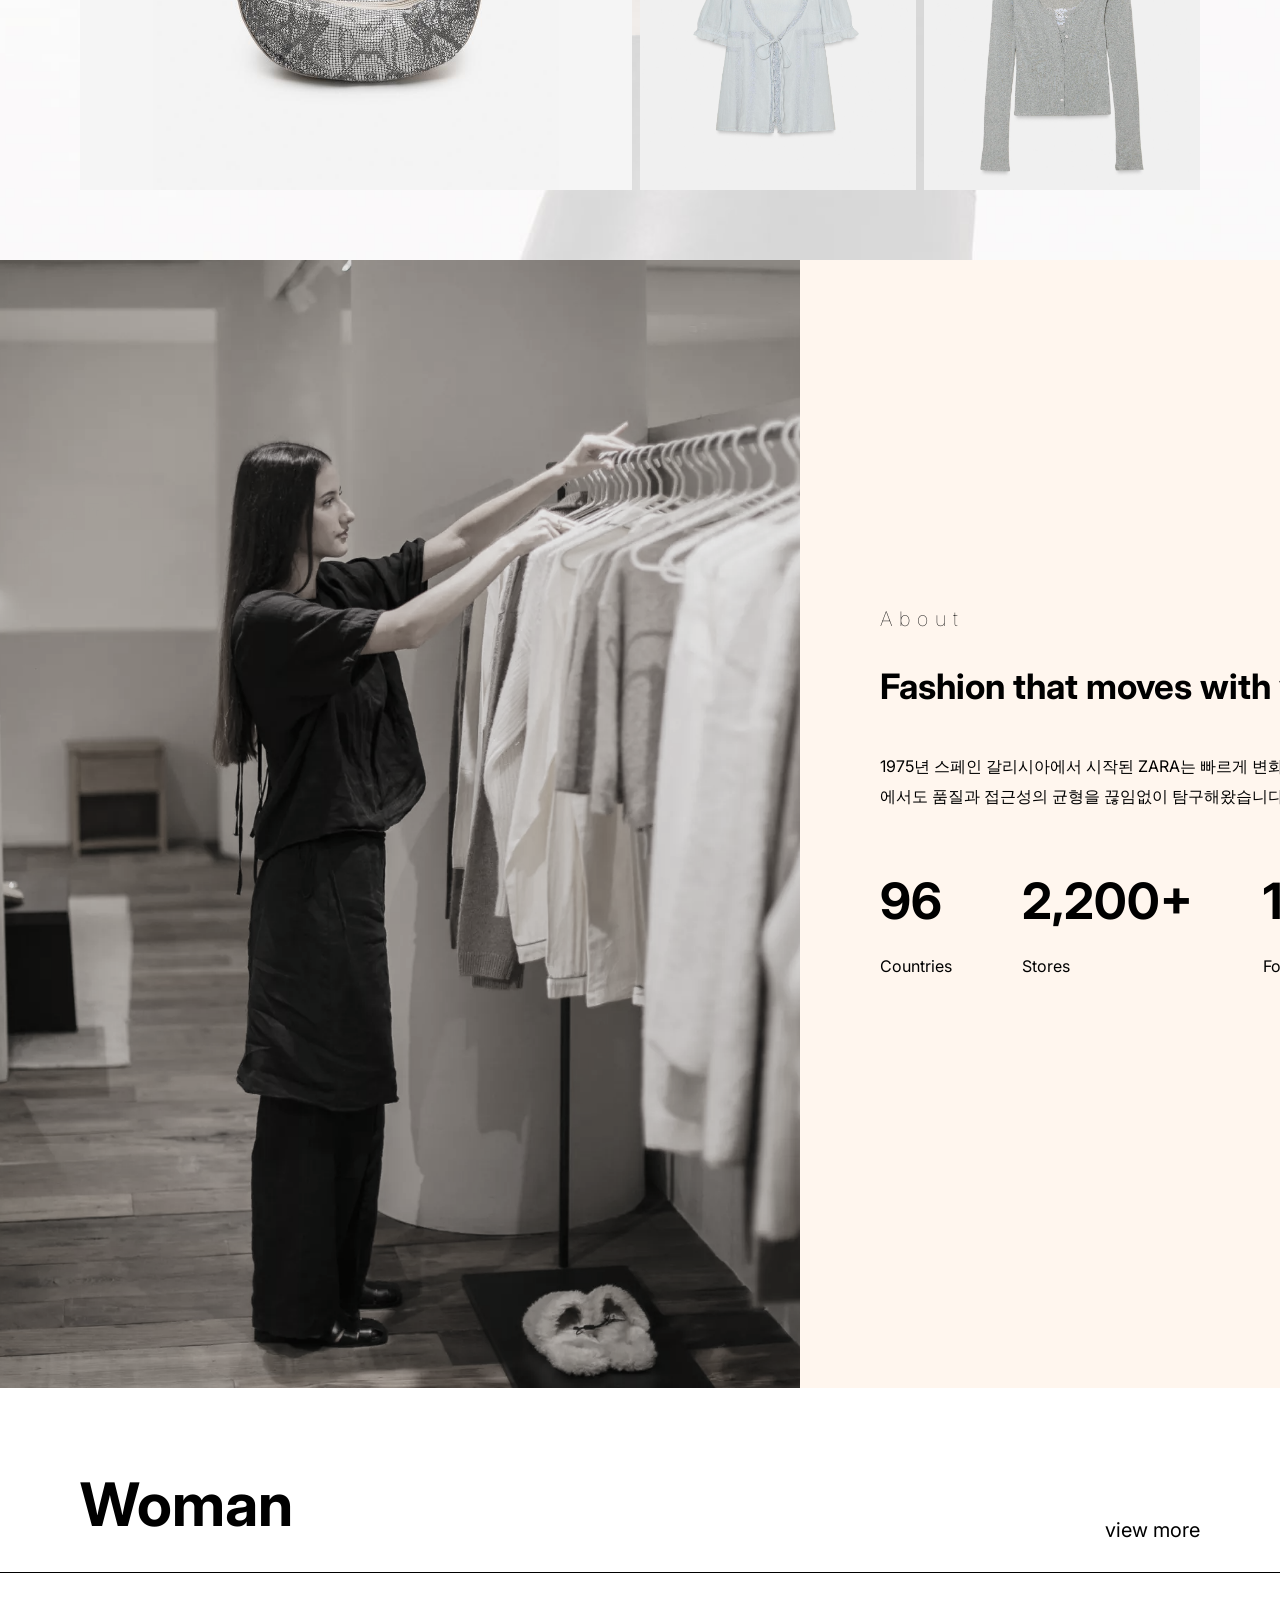
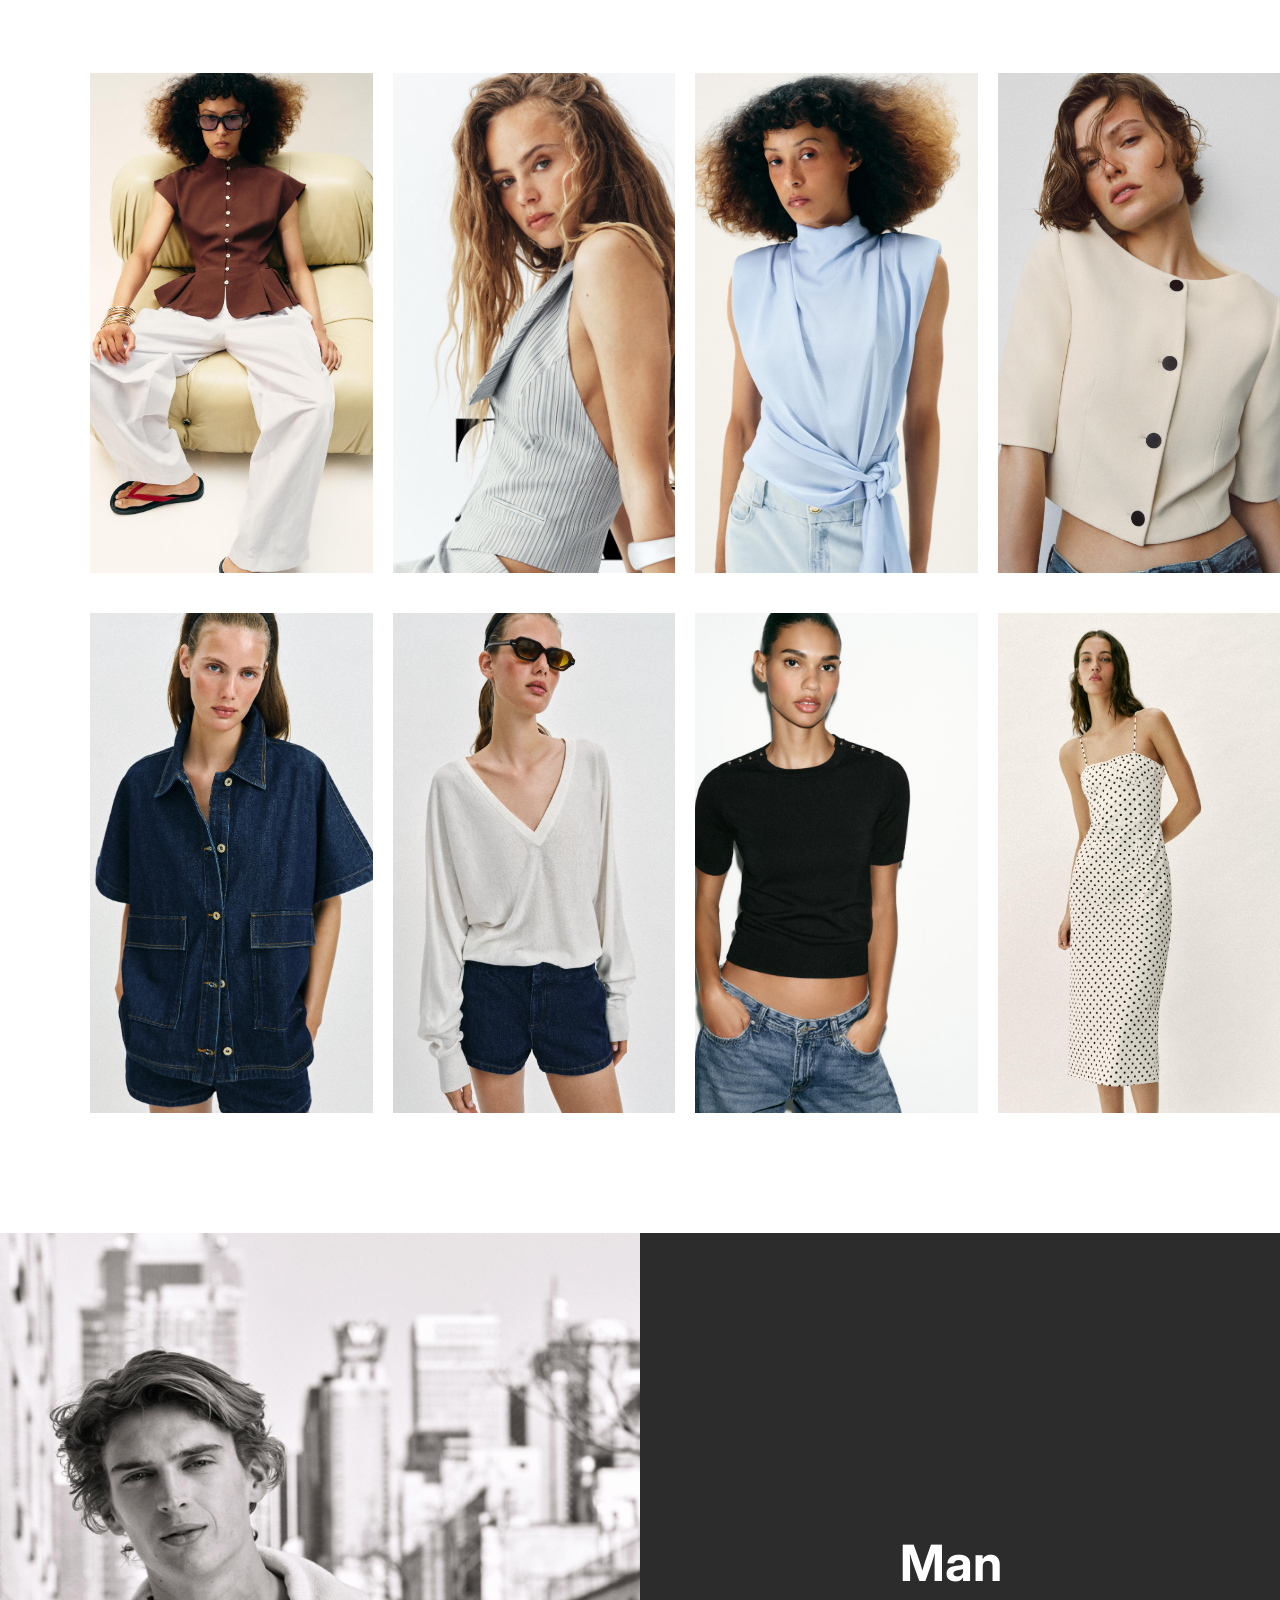
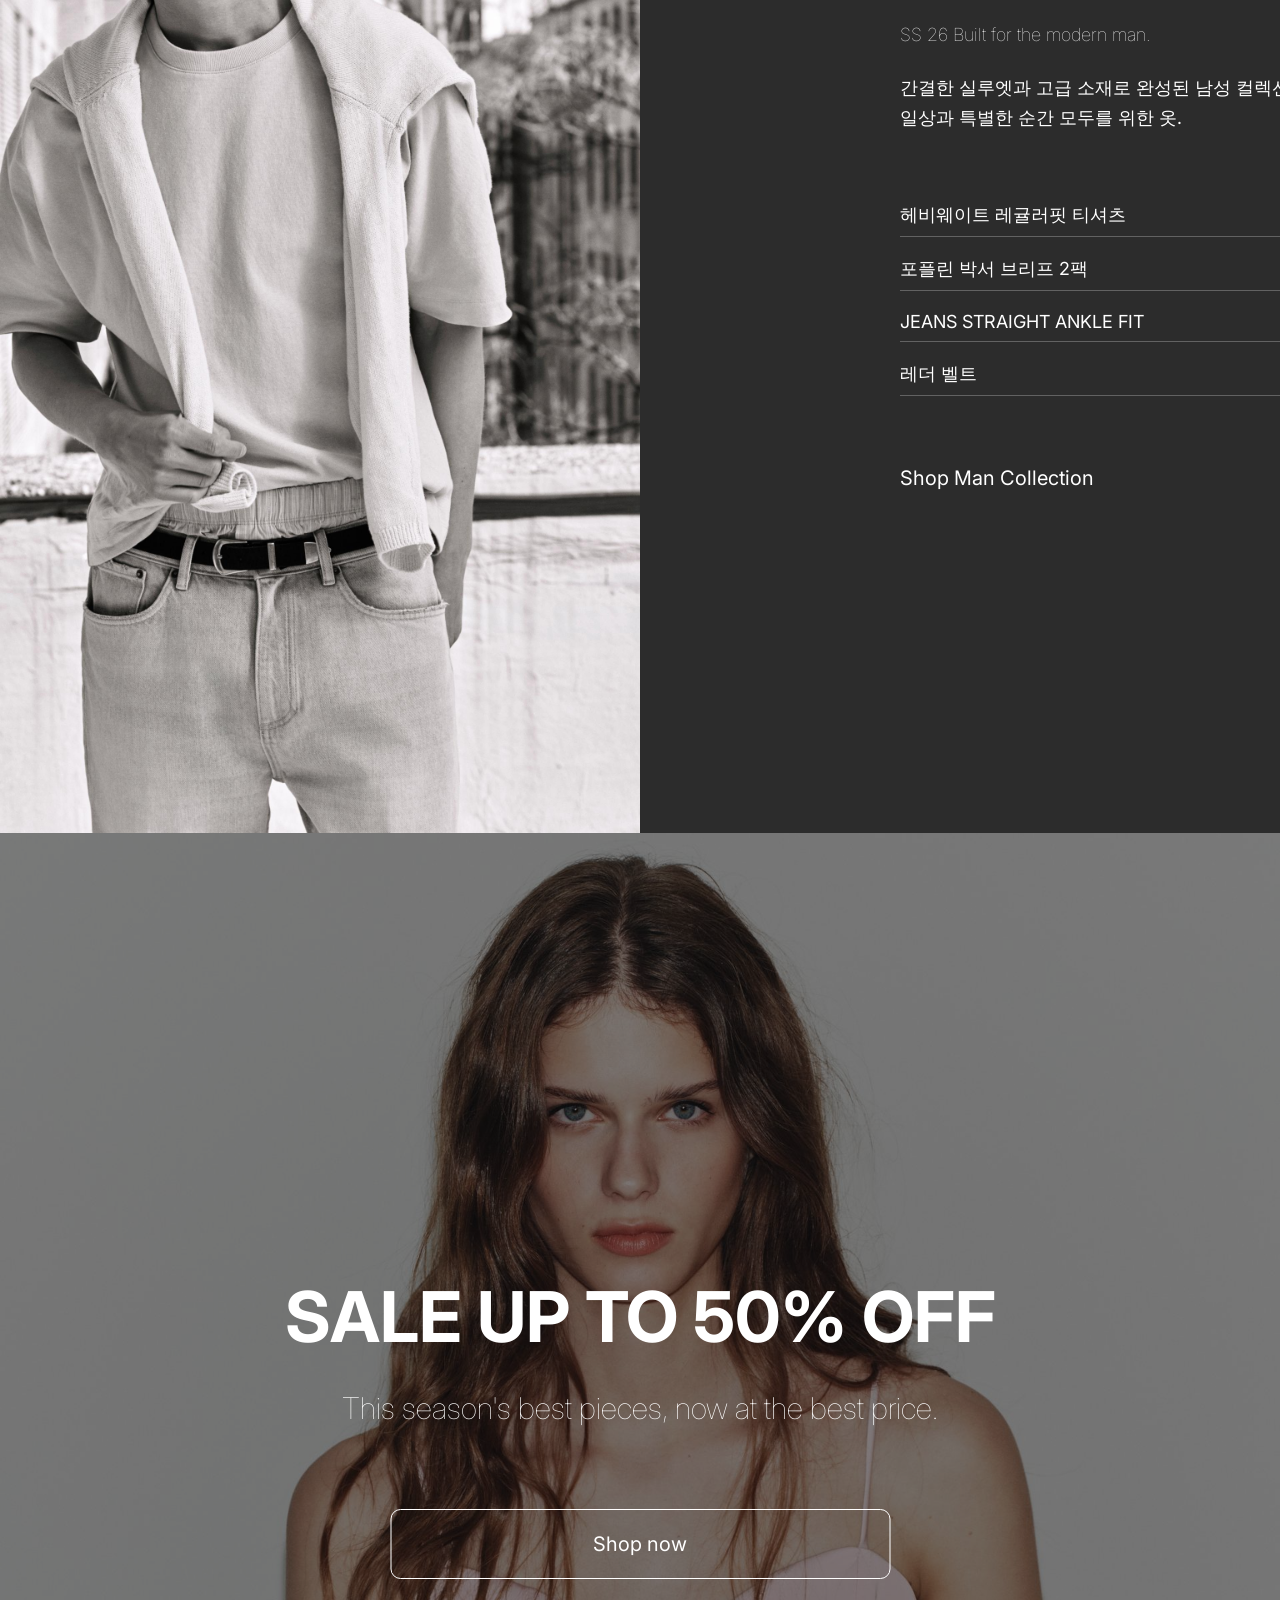
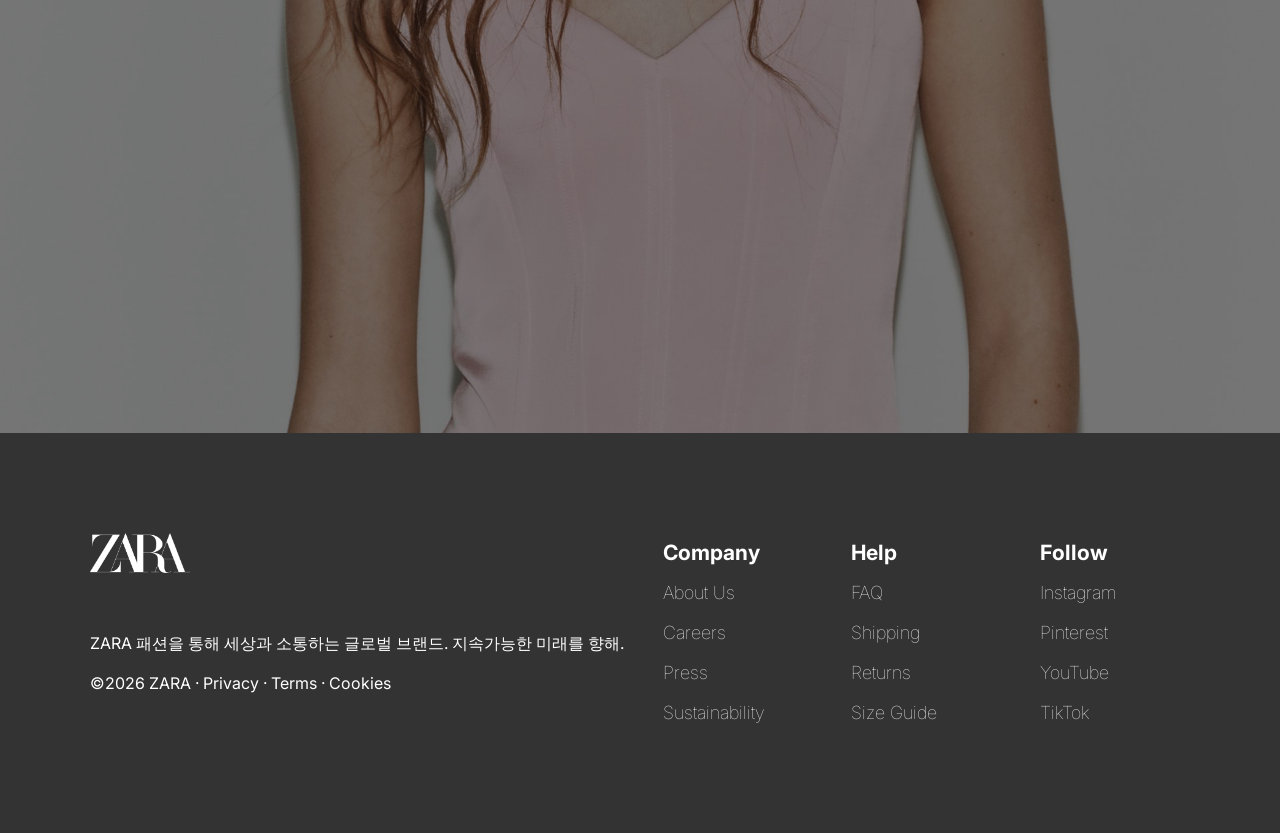
==== commit c9b980bc: "0430" ====
--- a/index.html
+++ b/index.html
@@ -82,8 +82,8 @@
 
         <div class="new-items">
         <div class="item-large">
+          <a href=""></a>
         <img src="image/bag.jpg" alt="애니멀 프린트 숄더백">
-        <div></div>
         <p>THE ITEM ZARA WOMAN 애니멀 프린트 숄더백<br>₩ 149,900</p>
         </div>
 
@@ -235,6 +235,9 @@
         <p>
         ZARA 패션을 통해 세상과 소통하는 글로벌 브랜드. 지속가능한 미래를 향해.
         </p>
+        <address>
+        &copy;2026 ZARA · Privacy · Terms · Cookies
+        </address>
         </div>
         <div class="company">
           <h3>Company</h3>
@@ -260,9 +263,6 @@
             <a href="#none">TikTok</a>
         </div>  
       
-        <address>
-        &copy;2026 ZARA · Privacy · Terms · Cookies
-      </address>
     </footer>
 
 </body>
--- a/css/index.css
+++ b/css/index.css
@@ -69,7 +69,6 @@
 .gnb ul a{
   display: block;
   width: max-content;
-  margin-bottom: 20px;
   font-size: 20px;
   position: relative;
 }
@@ -454,8 +453,7 @@
 }
 .section-about img{
   filter: grayscale(80%);
-  width: 1000px;
-  height: 1128px;
+  width: 800px;
   object-fit: cover;
   transition: 0.5s;
 }
@@ -467,7 +465,7 @@
   /* border: 1px solid #000; */
   background-color: #fff6ee;
   text-align: left;
-  width: 100%;
+  width: 900px;
   height: 1128px;
  /*  margin-top: 200px; */
   padding: 0 80px;
@@ -545,21 +543,19 @@
 .section-about:hover img{filter: grayscale(0);}
 
 .woman-items{
-  max-width: 1400px;
-  width: 100%;
+  max-width: 1330px;
   display: flex;
   flex-direction: row;
   flex-wrap: wrap;
   gap: 20px;
-  margin: 0 auto;
-  padding: 0 90px;
+  margin: 100px 0 0 90px;
+  padding: 0;
 }
 .woman-item img{
   width: 100%;
   height: 500px;
   object-fit: cover;
   object-position: top;
-  margin: 0 auto;
   margin-bottom: 20px;
   overflow: hidden;
   transition: 0.5s;
@@ -607,10 +603,9 @@
 .section-woman .title-line{
   display: block;
   max-width: 1400px;
-  width: 100%;
+  margin-left: 90px;
   margin: 0 auto;
-  margin-bottom: 100px;
-  padding: 0 90px;
+  width: 100%;
   height: 1px;
   background-color: #000;
 }
@@ -648,17 +643,17 @@
   margin-top: 100px;
 }
 .section-man img{
-  width: 900px;
+  width: 800px;
   height: 1200px;
   object-fit: cover;
   object-position: top;
   transform: translateX(-20%);
   transition: 0.5s;
 }
-
+/* 마진은 상우하좌*/
 .section-title{
   font-family: "Inter", sans-serif;
-  margin: 300px 90px 0 110px;
+  margin: 300px 90px 0 100px;
 }
 .section-man .section-title span{
   font-size: 18px;
@@ -830,43 +825,28 @@
 }
 
 footer{
-  width: 100%;
+  display: flex;
+  justify-content: space-between;
+  align-items: flex-start;
   font-family: "Inter", sans-serif;
-  position: relative;
   background-color: #333;
   text-align: left;
-  padding: 100px 0;
+  padding: 100px 90px;
   color: white;
   line-height: 40px;
 }
 footer p{
   font-size: 16px;
-  margin-left: 50px;
-}
-footer .company{
+}
+footer .company,
+footer .help,
+footer .follow{
+  position: static;
   font-size: 18px;
-  position: absolute;
-  bottom: 100px;
-  left: 800px;
   display: flex;
   flex-direction: column;
 }
-footer .help{
-  font-size: 18px;
-  position: absolute;
-  bottom: 100px;
-  right: 500px;
-  display: flex;
-  flex-direction: column;
-}
-footer .follow{
-  font-size: 18px;
-  position: absolute;
-  bottom: 100px;
-  right: 100px;
-  display: flex;
-  flex-direction: column;
-}
+
 footer a{
   display: inline-block;
   min-width: 150px;
@@ -875,12 +855,11 @@
 }
 footer address{
   font-style: normal;
-  margin: 20px 50px;
 }
 footer img{
   width: 100px;
   height: 40px;
-  margin: 20px 50px;
+  margin-bottom: 50px;
 }
 footer a:hover{
   letter-spacing: 5px;
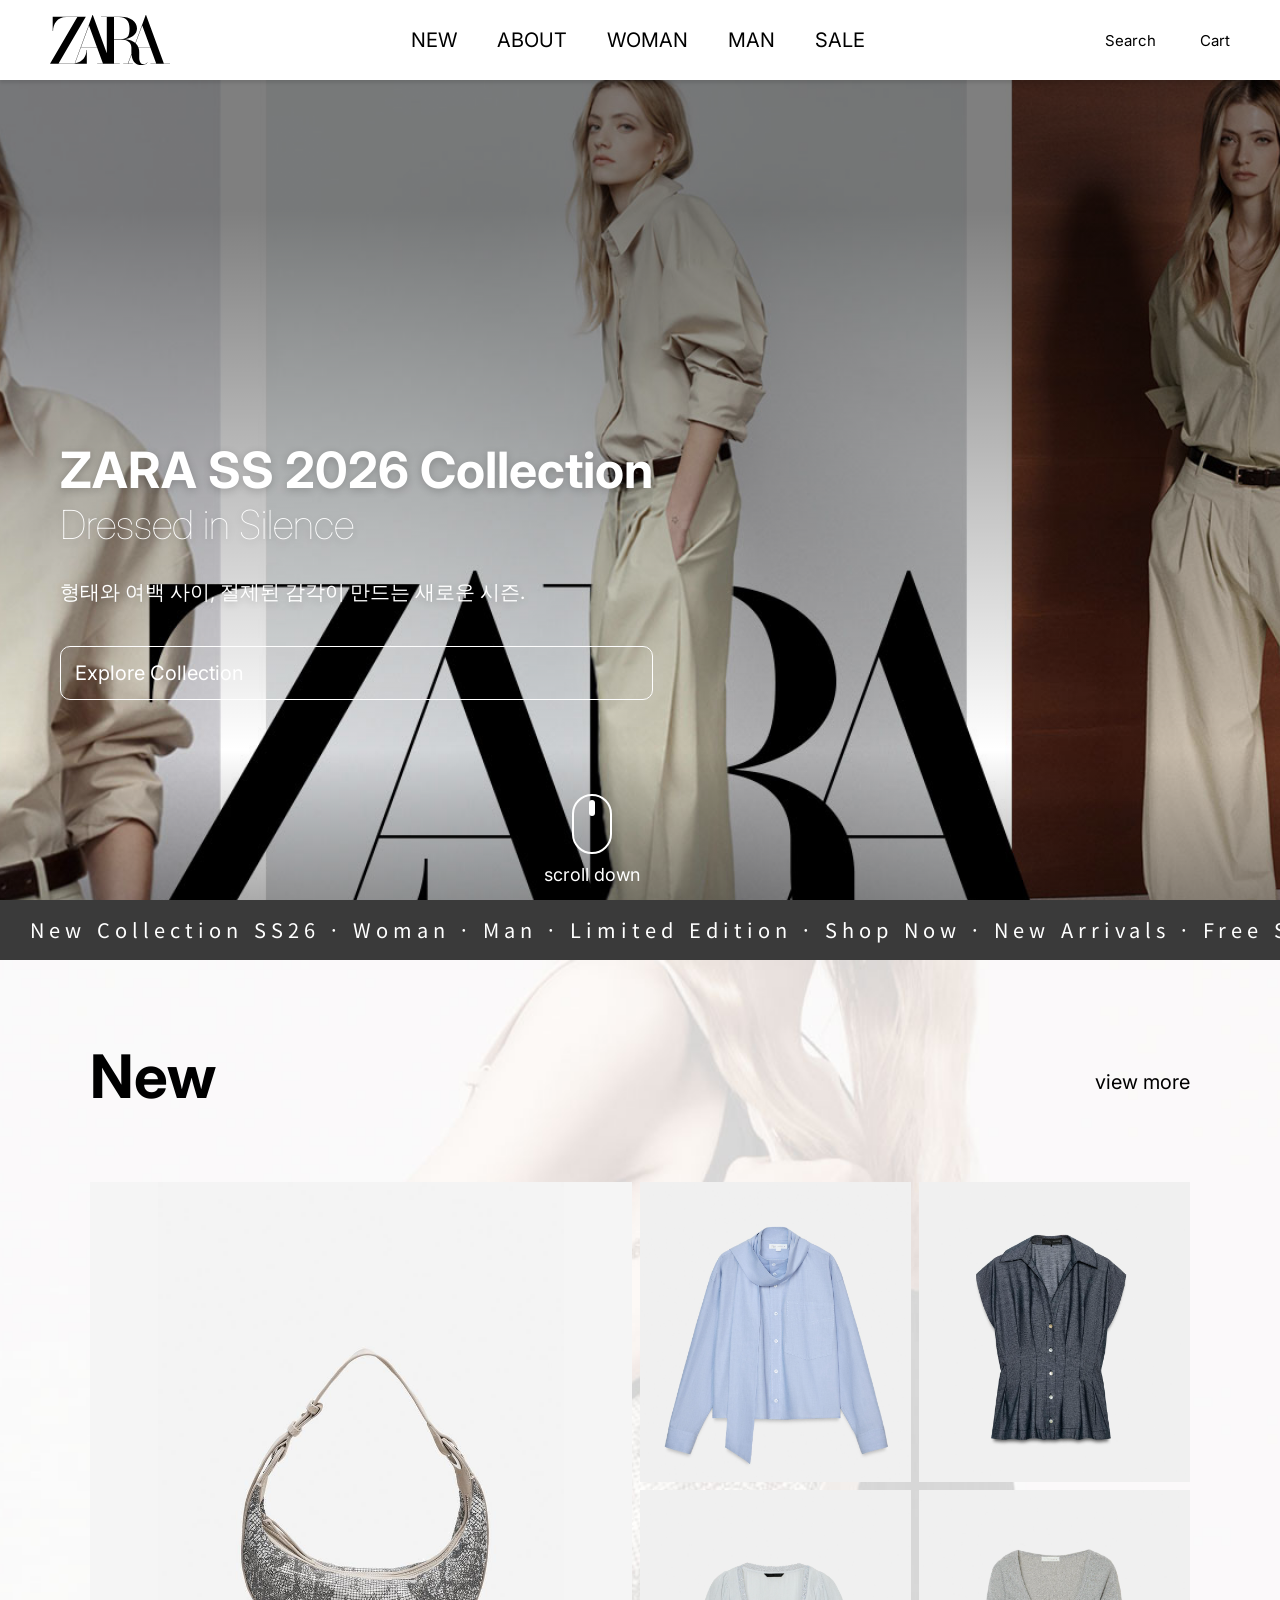
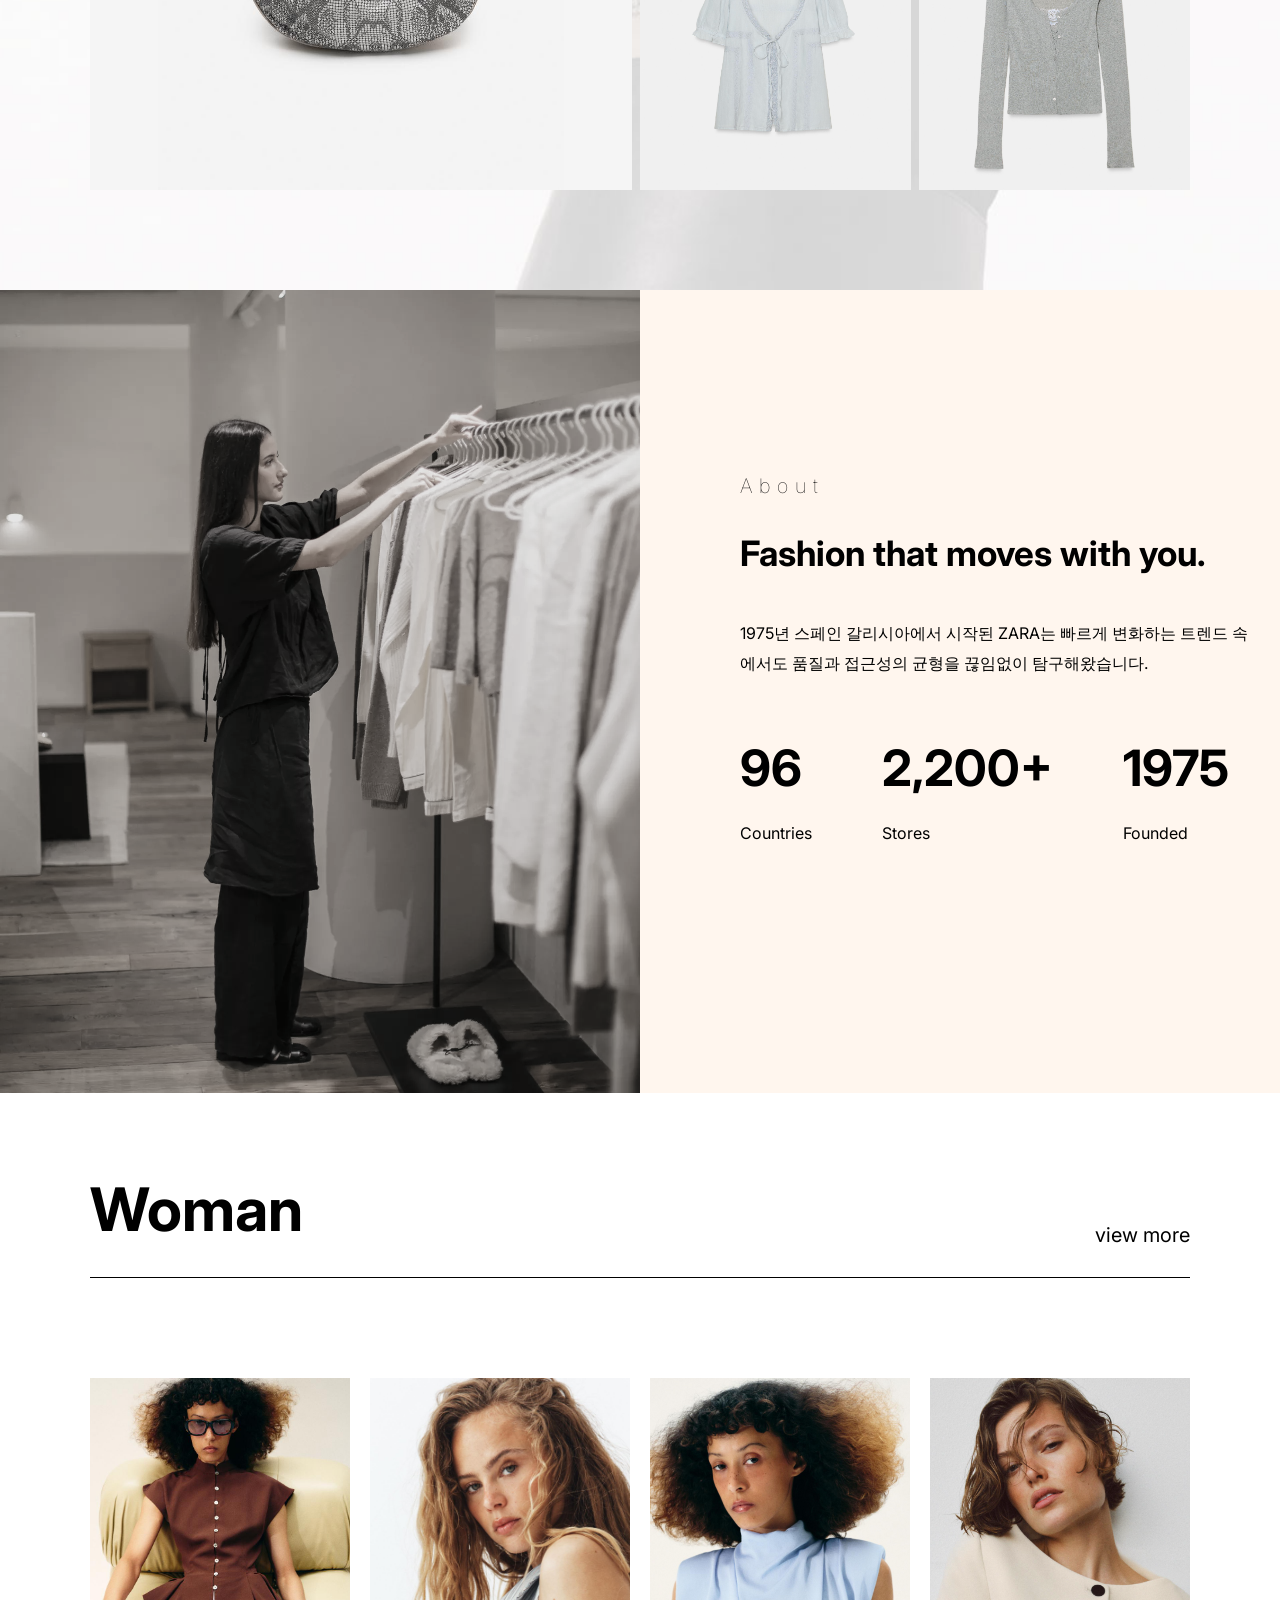
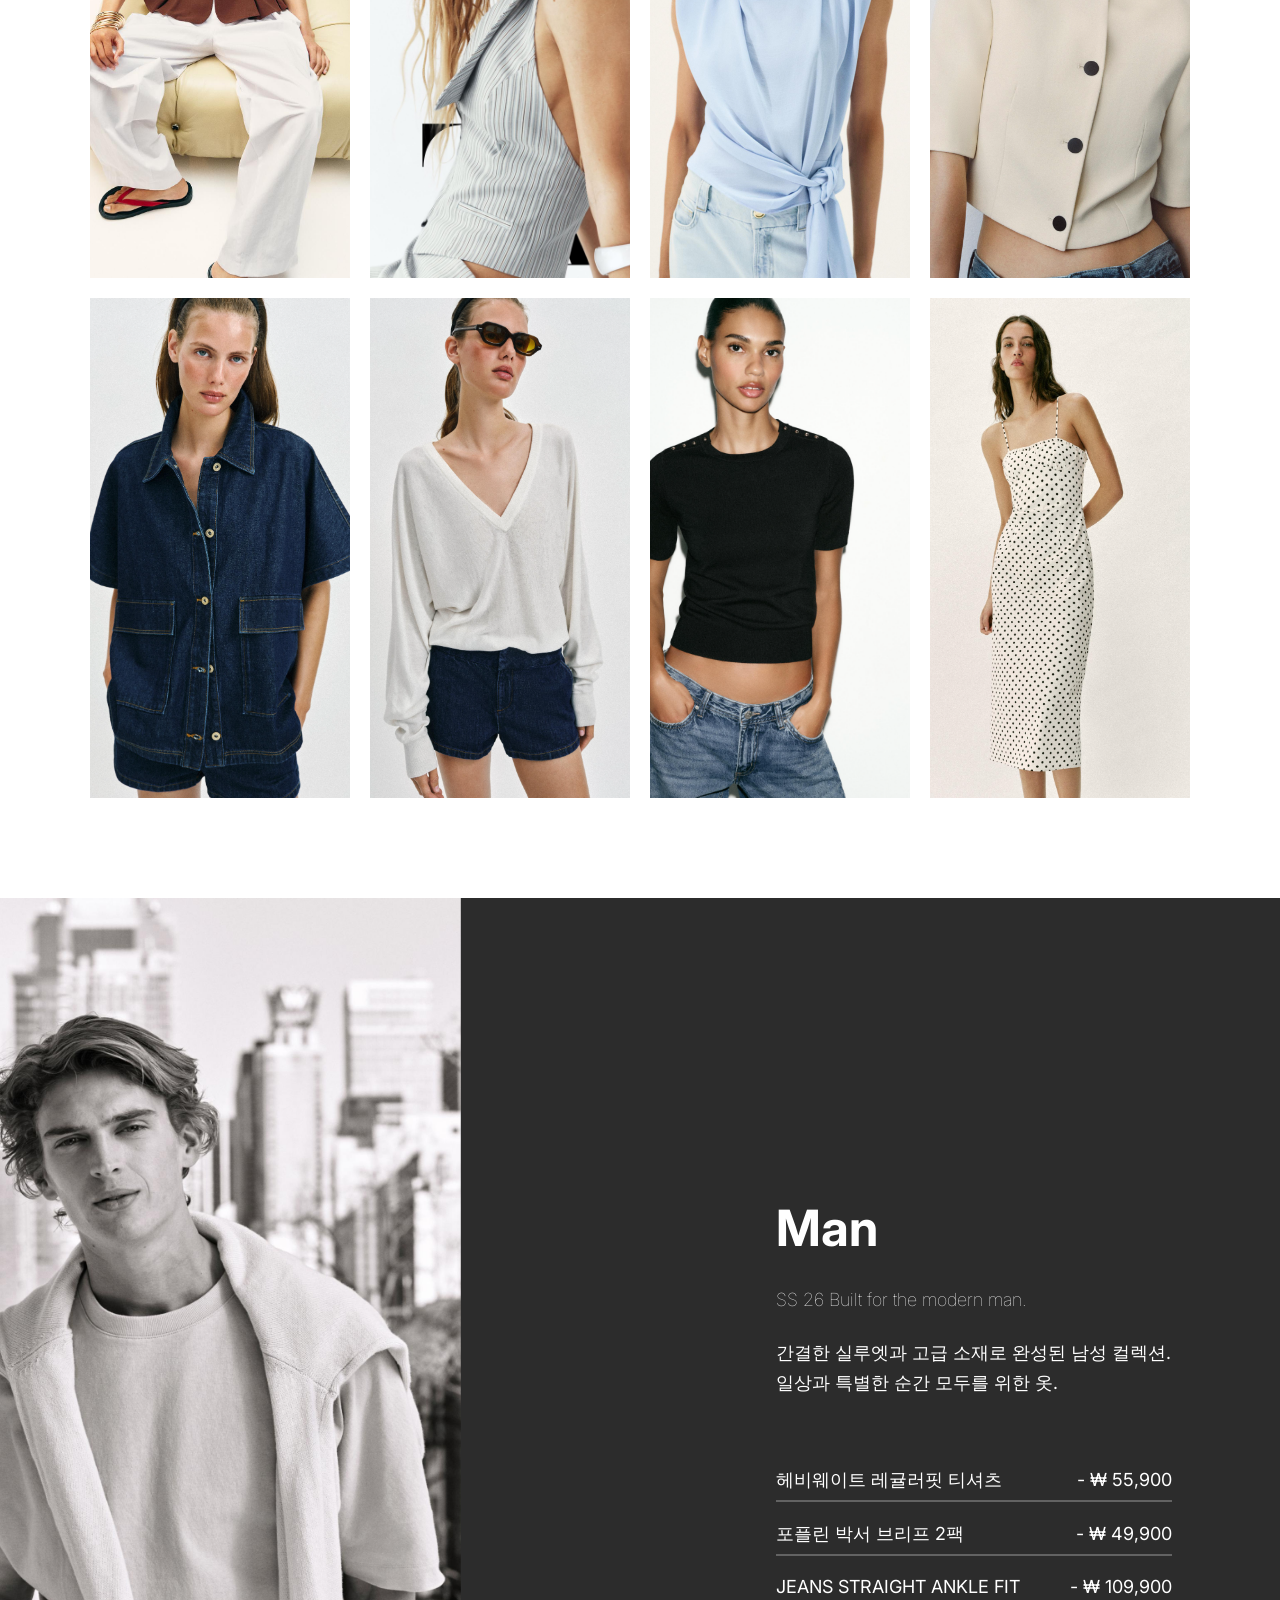
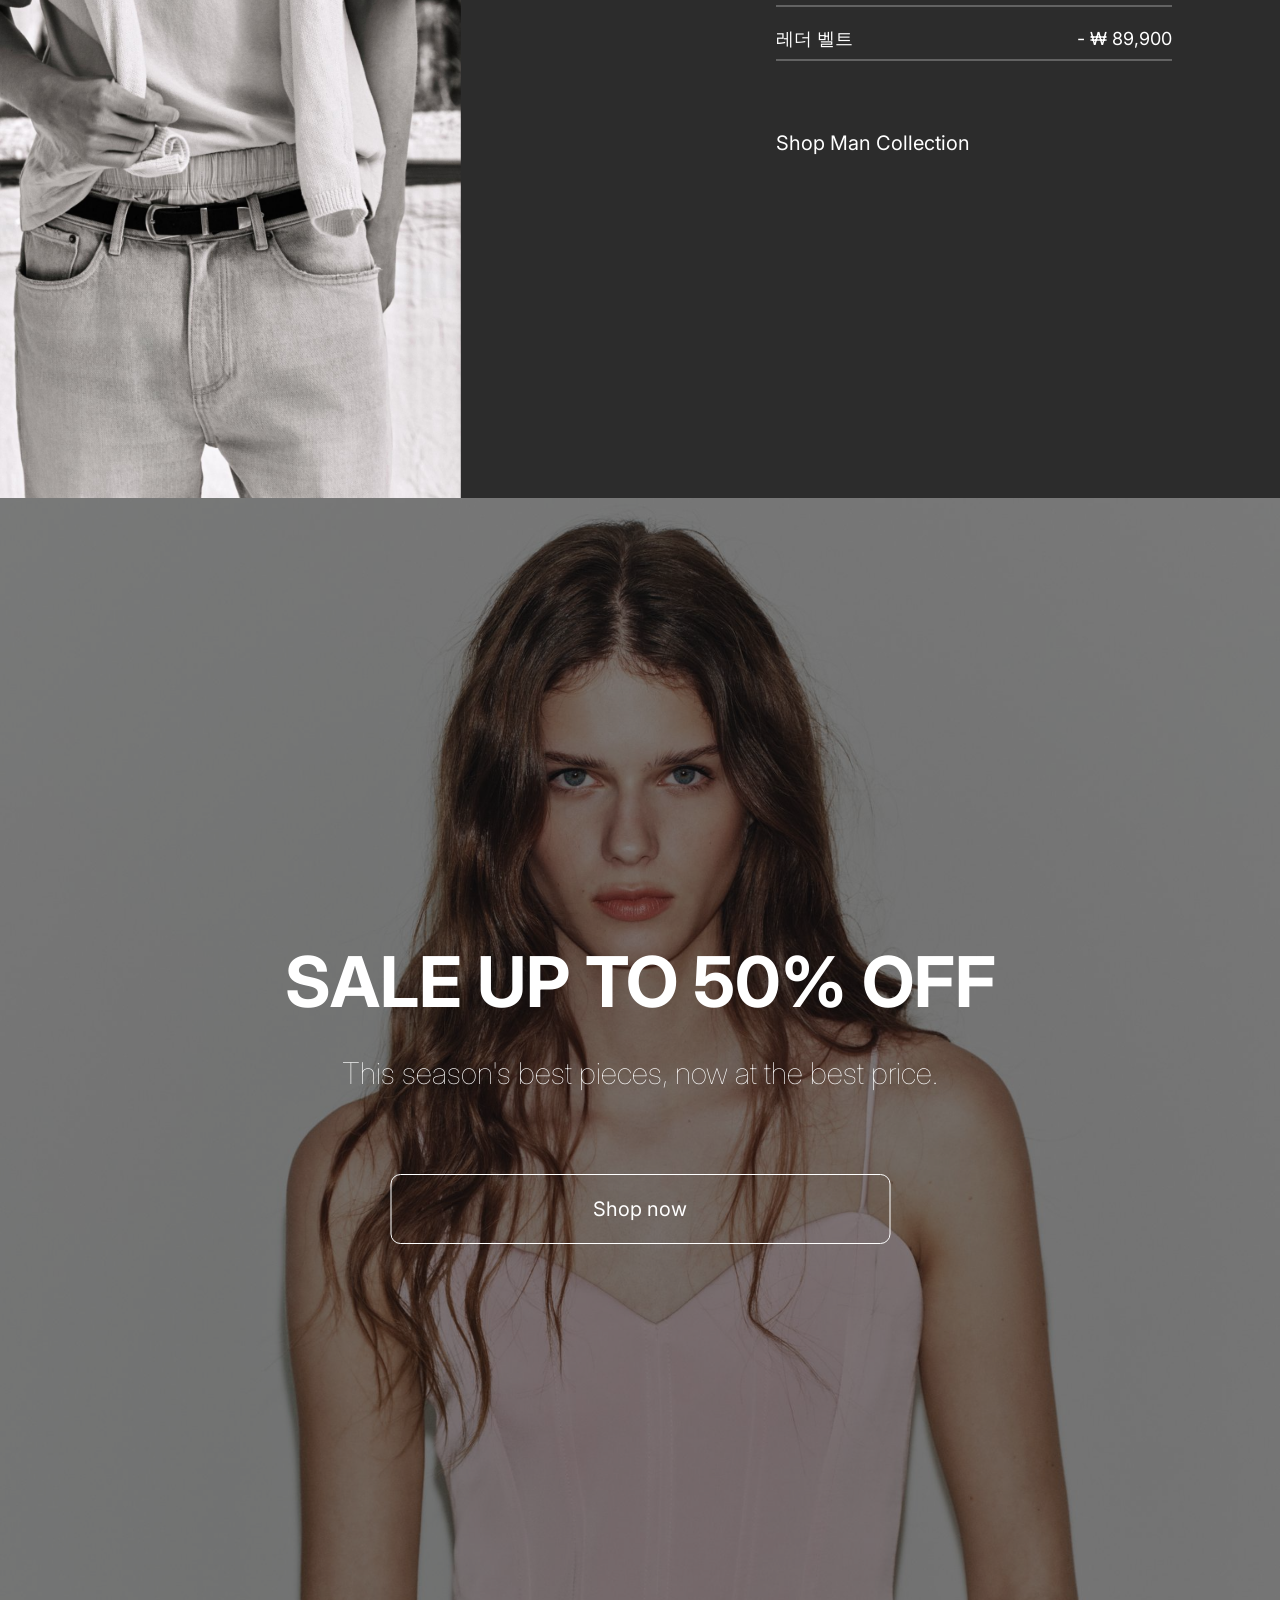
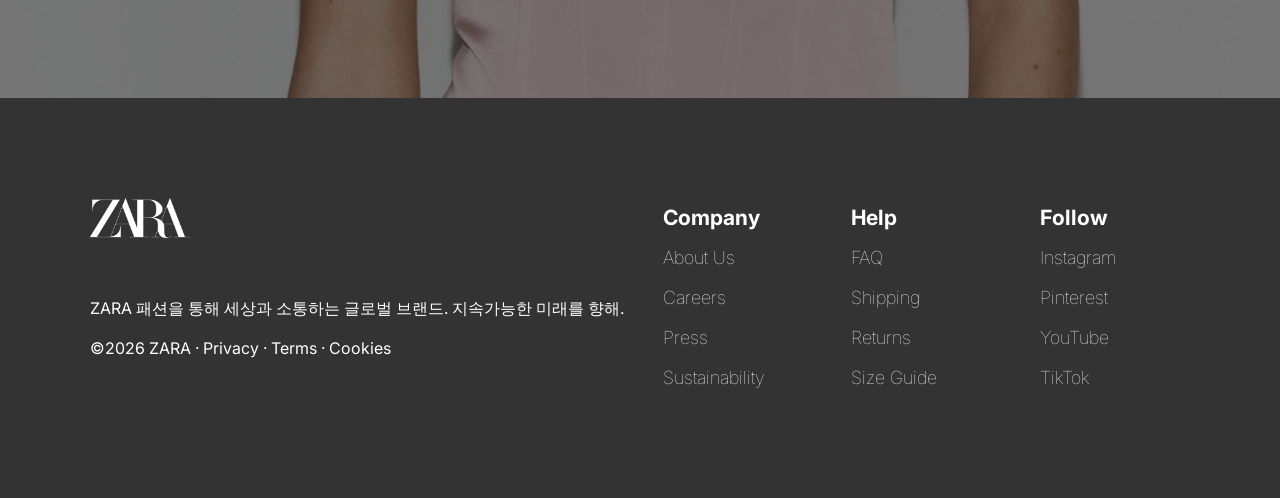
==== commit 5068aee5: "0502" ====
--- a/index.html
+++ b/index.html
@@ -1,269 +1,294 @@
-<!DOCTYPE html>
-<html lang="ko">
-<head>
-    <meta charset="UTF-8">
-    <title>zara</title>
-    <link href="https://cdn.boxicons.com/3.0.8/fonts/basic/boxicons.min.css" rel="stylesheet">
-    <link rel="shortcut icon" href="image/short-cut-Zara-Logo-.svg">
-    <link rel="stylesheet" href="css/index.css">
-</head>
-<body>
-  <div class="goto-top">
-    <a href="#"><i class="bx bx-arrow-to-top"></i></a>
-  </div>
-
-  <div id="wrap">
-    <header>
-    <div id="header-inner">
-        <a href="#"><img src="image/Zara-Logo-3.svg" alt="zara logo"></a>
-        <nav class="gnb">
-        <ul>
-            <li><a href="#s1">NEW</a></li>
-            <li><a href="#s2">ABOUT</a></li>
-            <li><a href="#s3">WOMAN</a></li>
-            <li><a href="#s4">MAN</a></li>
-            <li><a href="#s5">SALE</a></li>
-          </ul>
-        </nav>
-
-          <div class="rightgnb">
-            <a href="#none">search</a>
-            <a href="#none">cart</a>
-          </div>
-    </div>
-    </header>
-  </div>
-    
-
-
-  <main>
-    <div class="hero-wrap">
-      <div class="hero-section">
-        <img class= "hero" src="image/herohover.jpg" alt="hero-img">
-        <img class="hero-hover" src="image/hero.jpg" alt="hero-hover-img">
-        </div>
-    </div>
-
-      <div class="hero-text">
-      <h1>ZARA SS 2026 Collection</h1>
-      <h2>Dressed in Silence</h2>
-      <p>형태와 여백 사이, 절제된 감각이 만드는 새로운 시즌.</p>
-      <a href="https://www.zara.com/kr/ko/woman-linen-l2447.html?v1=2418881" class="main-btn"> Explore Collection </a>
-      </div>
-    
-    <div class="mouse-scroll">
-      <div class="mouse">
-        <div class="mouse-wheel"></div>
-          <span>scroll down</span>
-        </div>
-      </div>
-  </main>
-
-  <div class="flow-text">
-    <div class="track">
-      <span>New Collection SS26 · Woman · Man · Limited Edition · Shop Now · New Arrivals · Free Shipping · ZARA 2026</span>
-      <span>New Collection SS26 · Woman · Man · Limited Edition · Shop Now · New Arrivals · Free Shipping · ZARA 2026</span>
-      <span>New Collection SS26 · Woman · Man · Limited Edition · Shop Now · New Arrivals · Free Shipping · ZARA 2026</span>
-      <span>New Collection SS26 · Woman · Man · Limited Edition · Shop Now · New Arrivals · Free Shipping · ZARA 2026</span>
-      
-      <span>New Collection SS26 · Woman · Man · Limited Edition · Shop Now · New Arrivals · Free Shipping · ZARA 2026</span>
-      <span>New Collection SS26 · Woman · Man · Limited Edition · Shop Now · New Arrivals · Free Shipping · ZARA 2026</span>
-      <span>New Collection SS26 · Woman · Man · Limited Edition · Shop Now · New Arrivals · Free Shipping · ZARA 2026</span>
-      <span>New Collection SS26 · Woman · Man · Limited Edition · Shop Now · New Arrivals · Free Shipping · ZARA 2026</span>
-    </div>
-  </div>
-
-      <section class="section-new" id="s1">
-        <div class="section-title">
-          <h2>new</h2>
-          <a href="https://www.zara.com/kr/ko/woman-new-in-l1180.html?v1=2546081" class="new-btn">view more</a>
-          
-        </div>
-
-        <div class="new-items">
-        <div class="item-large">
-          <a href=""></a>
-        <img src="image/bag.jpg" alt="애니멀 프린트 숄더백">
-        <p>THE ITEM ZARA WOMAN 애니멀 프린트 숄더백<br>₩ 149,900</p>
-        </div>
-
-        <div class="item">
-        <img src="image/new_image_02.png" alt="보우 셔츠">
-        <p>ZW 컬렉션 보우 셔츠<br>₩ 79,900</p>
-        </div>
-
-        <div class="item">
-        <img src="image/new_image_03.png" alt="플랫 프론트 셔츠">
-        <p>린넨 플랫 프론트 셔츠<br>₩ 55,900</p>
-        </div>
-        
-        <div class="item">
-        <img src="image/new_image_04.png" alt="거즈 자수 셔츠">
-        <p>거즈 자수 셔츠<br>₩ 55,900
-        </p></div>
-
-        <div class="item">
-        <img src="image/new_image_05.png" alt="콤비 재킷">
-        <p>레이스 탑 콤비 재킷<br>₩ 39,900</p>
-        </div>
-      </div>
-      </section>
-
-      <section class="section-about" id="s2">
-        <img src="image/about_image.webp" alt="about-img">
-        <div class="about-right">
-        <div class="about-text">
-        <h3>about</h3>
-        <p class="about-subtitle">
-          Fashion that moves with you.
-        </p>
-        <p>1975년 스페인 갈리시아에서 시작된 ZARA는
-          빠르게 변화하는 트렌드 속에서도 품질과
-          접근성의 균형을 끊임없이 탐구해왔습니다.
-        </p>
-
-        <div class="about-btn">
-          <ul>
-        <li><a href="#none">96</a><p>Countries</p></li>
-        <li><a href="#none">2,200+</a><p>Stores</p></li>
-        <li><a href="#none">1975</a><p>Founded</p></li>
-            </ul>
-        </div>
-      </div>
-    </div>
-    </section>
-
-    <section class="section-woman" id="s3">
-        <div class="section-title">
-        <h2>woman</h2>
-        <a href="https://www.zara.com/kr/ko/woman-best-sellers-l5912.html?v1=2491343" class="woman-btn">view more</a>
-        </div>
-        <span class="title-line"></span>
-        
-      
-      <div class="woman-items">
-      <div class="woman-item">
-      <img src="image/woman_image_01.jpg" alt="페플럼 플랫 프론트 탑">
-      <img class="img-hover" src="image/hover_image_01.png" alt="페플럼 플랫 프론트 탑 호버">
-        <p>페플럼 플랫 프론트 탑 - ₩ 55,900</p>
-    </div>
-
-      <div class="woman-item">
-      <img src="image/woman_image_02.jpg" alt="스트라이프 베스트 탑">
-      <img class="img-hover" src="image/hover_image_02.png" alt="스트라이프 베스트 탑 호버">
-        <p>스트라이프 베스트 탑 - ₩ 55,900</p>
-    </div>
-
-      <div class="woman-item">
-      <img src="image/woman_image_03.jpg" alt="리본 숄더 패드 새틴 탑">
-      <img class="img-hover" src="image/hover_image_03.png" alt="리본 숄더 패드 새틴 탑 호버">
-        <p>리본 숄더 패드 새틴 탑 - ₩ 49,900</p>
-    </div>
-
-      <div class="woman-item">
-      <img src="image/woman_image_04.png" alt="크롭 재킷">
-      <img class="img-hover" src="image/hover_image_04.png" alt="크롭 재킷 호버">
-        <p>ZW 컬렉션 크롭 재킷 - ₩ 109,900</p>
-      </div>
-
-      <div class="woman-item">
-      <img src="image/woman_image_05.png" alt="데님 오버셔츠">
-      <img class="img-hover" src="image/hover_image_05.png" alt="데님 오버셔츠 호버">
-        <p>Z1975 오버사이즈 데님 오버셔츠 - ₩ 59,900</p>
-      </div>
-      
-      <div class="woman-item">
-      <img src="image/woman_image_06.png" alt="파인 니트 브이넥 스웨터">
-      <img class="img-hover" src="image/hover_image_06.png" alt="파인 니트 브이넥 스웨터 호버">
-        <p>파인 니트 브이넥 스웨터 - ₩ 55,900</p>
-      </div>
-
-      <div class="woman-item">
-      <img src="image/woman_image_07.png" alt="니트 스웨터">
-      <img class="img-hover" src="image/hover_image_07.png" alt="니트 스웨터 호버">
-        <p>쇼트 슬리브 베이직 니트 스웨터 - ₩ 45,900</p>
-      </div>
-
-      <div class="woman-item">
-      <img src="image/woman_image_08.png" alt="도트 미디 원피스">
-      <img class="img-hover" src="image/hover_image_08.png" alt="도트 미디 원피스 호버">
-        <p>코르셋 도트 미디 원피스 - ₩ 59,900</p>
-      </div>
-      
-    </div>
-    </section>
-
-    <section class="section-man" id="s4">
-      <img src="image/man_image.jpg" alt="man-img">
-        <div class="section-title">
-          <h3>Man<br><span> SS 26 Built for the modern man.</span></h3>
-          <p class="desc">간결한 실루엣과 고급 소재로 완성된 남성 컬렉션.<br>일상과 특별한 순간 모두를 위한 옷.</p>
-
-          <div class="man-text">
-            <a href="#none" class = "product">헤비웨이트 레귤러핏 티셔츠</a> <p>- ₩ 55,900</p>
-          </div>
-          
-          <div class="man-text">
-            <a href="#none" class = "product">포플린 박서 브리프 2팩</a><p>- ₩ 49,900</p>
-          </div>  
-            
-          <div class="man-text">
-            <a href="#none" class = "product">JEANS STRAIGHT ANKLE FIT</a><p>- ₩ 109,900</p>
-          </div>
-          
-          <div class="man-text">
-            <a href="#none" class = "product">레더 벨트</a>
-            <p>- ₩ 89,900</p>
-          </div>
-
-            <a href="https://www.zara.com/kr/ko/man-new-in-l711.html?v1=2544454" class="man-btn"> Shop Man Collection </a>
-        </div>
-    </section>
-
-    <section class="section-sale" id="s5">
-        <div class="section-title">
-          <h2>sale UP TO 50% OFF</h2>
-          <p>
-            This season's best pieces, now at the best price.</p>
-          <a href="#none" class="sale-btn"> Shop now </a>
-        </div>
-      </section>
-      
-    <footer>
-        <div class="footer-left">
-          <img src="image/footer.png" alt="zara footer logo">
-        <p>
-        ZARA 패션을 통해 세상과 소통하는 글로벌 브랜드. 지속가능한 미래를 향해.
-        </p>
-        <address>
-        &copy;2026 ZARA · Privacy · Terms · Cookies
-        </address>
-        </div>
-        <div class="company">
-          <h3>Company</h3>
-          <a href="#none">About Us</a>
-          <a href="#none">Careers</a>
-          <a href="#none">Press</a>
-          <a href="#none">Sustainability</a>
-        </div>
-
-        <div class="help">
-          <h3>Help</h3>
-          <a href="#none">FAQ</a>
-          <a href="#none">Shipping</a>
-          <a href="#none">Returns</a>
-          <a href="#none">Size Guide</a>
-        </div>
-              
-        <div class="follow">
-            <h3>Follow</h3>
-            <a href="#none">Instagram</a>
-            <a href="#none">Pinterest</a>
-            <a href="#none">YouTube</a>
-            <a href="#none">TikTok</a>
-        </div>  
-      
-    </footer>
-
-</body>
+<!DOCTYPE html>
+<html lang="ko">
+<head>
+    <meta charset="UTF-8">
+    <title>zara</title>
+    <link href="https://cdn.boxicons.com/3.0.8/fonts/basic/boxicons.min.css" rel="stylesheet">
+    <link rel="shortcut icon" href="image/short-cut-Zara-Logo-.svg">
+    <link rel="stylesheet" href="css/index.css">
+</head>
+<body>
+  <div class="goto-top">
+    <a href="#"><i class="bx bx-arrow-to-top"></i></a>
+  </div>
+
+  <div id="wrap">
+    <header>
+    <div id="header-inner">
+        <a href="#"><img src="image/Zara-Logo-3.svg" alt="zara logo"></a>
+        <nav class="gnb">
+        <ul>
+            <li><a href="#s1">NEW</a></li>
+            <li><a href="#s2">ABOUT</a></li>
+            <li><a href="#s3">WOMAN</a></li>
+            <li><a href="#s4">MAN</a></li>
+            <li><a href="#s5">SALE</a></li>
+          </ul>
+        </nav>
+
+          <div class="rightgnb">
+            <a href="#none">search</a>
+            <a href="#none">cart</a>
+          </div>
+    </div>
+    </header>
+  </div>
+    
+
+
+  <main>
+    <div class="hero-wrap">
+      <div class="hero-section">
+        <img class= "hero" src="image/herohover.jpg" alt="hero-img">
+        <img class="hero-hover" src="image/hero.jpg" alt="hero-hover-img">
+        </div>
+    </div>
+
+      <div class="hero-text">
+      <h1>ZARA SS 2026 Collection</h1>
+      <h2>Dressed in Silence</h2>
+      <p>형태와 여백 사이, 절제된 감각이 만드는 새로운 시즌.</p>
+      <a href="https://www.zara.com/kr/ko/woman-linen-l2447.html?v1=2418881" target="_blank" class="main-btn"> Explore Collection </a>
+      </div>
+    
+    <div class="mouse-scroll">
+      <div class="mouse">
+        <div class="mouse-wheel"></div>
+          <span>scroll down</span>
+        </div>
+      </div>
+  </main>
+
+  <div class="flow-text">
+    <div class="track">
+      <span>New Collection SS26 · Woman · Man · Limited Edition · Shop Now · New Arrivals · Free Shipping · ZARA 2026</span>
+      <span>New Collection SS26 · Woman · Man · Limited Edition · Shop Now · New Arrivals · Free Shipping · ZARA 2026</span>
+      <span>New Collection SS26 · Woman · Man · Limited Edition · Shop Now · New Arrivals · Free Shipping · ZARA 2026</span>
+      <span>New Collection SS26 · Woman · Man · Limited Edition · Shop Now · New Arrivals · Free Shipping · ZARA 2026</span>
+      
+      <span>New Collection SS26 · Woman · Man · Limited Edition · Shop Now · New Arrivals · Free Shipping · ZARA 2026</span>
+      <span>New Collection SS26 · Woman · Man · Limited Edition · Shop Now · New Arrivals · Free Shipping · ZARA 2026</span>
+      <span>New Collection SS26 · Woman · Man · Limited Edition · Shop Now · New Arrivals · Free Shipping · ZARA 2026</span>
+      <span>New Collection SS26 · Woman · Man · Limited Edition · Shop Now · New Arrivals · Free Shipping · ZARA 2026</span>
+    </div>
+  </div>
+
+      <section class="section-new" id="s1">
+        <div class="section-title">
+          <h2>new</h2>
+          <a href="https://www.zara.com/kr/ko/woman-new-in-l1180.html?v1=2546081" class="new-btn">view more</a>
+          
+        </div>
+
+        <div class="new-items">
+        <div class="item-large">
+          <a href="https://www.zara.com/kr/ko/the-item-zara-woman-%E1%84%8B%E1%85%A2%E1%84%82%E1%85%B5%E1%84%86%E1%85%A5%E1%86%AF-%E1%84%91%E1%85%B3%E1%84%85%E1%85%B5%E1%86%AB%E1%84%90%E1%85%B3-%E1%84%89%E1%85%AD%E1%86%AF%E1%84%83%E1%85%A5%E1%84%87%E1%85%A2%E1%86%A8-p16718710.html?v1=512887451" target="_blank">
+        <img src="image/bag.jpg" alt="애니멀 프린트 숄더백">
+        </a>
+        <p>THE ITEM ZARA WOMAN 애니멀 프린트 숄더백<br>₩ 149,900</p>
+        </div>
+
+        <div class="item">
+          <a href="https://www.zara.com/kr/ko/zw-%E1%84%8F%E1%85%A5%E1%86%AF%E1%84%85%E1%85%A6%E1%86%A8%E1%84%89%E1%85%A7%E1%86%AB-%E1%84%87%E1%85%A9%E1%84%8B%E1%85%AE-%E1%84%89%E1%85%A7%E1%84%8E%E1%85%B3-p01063899.html?v1=502565742" target="_blank">
+          <img src="image/new_image_02.png" alt="보우 셔츠">
+          </a>
+        <p>ZW 컬렉션 보우 셔츠<br>₩ 79,900</p>
+        </div>
+
+        <div class="item">
+          <a href="https://www.zara.com/kr/ko/%E1%84%85%E1%85%B5%E1%86%AB%E1%84%82%E1%85%A6%E1%86%AB-%E1%84%91%E1%85%B3%E1%86%AF%E1%84%85%E1%85%A2%E1%86%BA-%E1%84%91%E1%85%B3%E1%84%85%E1%85%A9%E1%86%AB%E1%84%90%E1%85%B3-%E1%84%89%E1%85%A7%E1%84%8E%E1%85%B3-p02779785.html?v1=526759742" target="_blank">
+        <img src="image/new_image_03.png" alt="플랫 프론트 셔츠">
+        </a>
+        <p>린넨 플랫 프론트 셔츠<br>₩ 55,900</p>
+        </div>
+        
+        <div class="item">
+          <a href="https://www.zara.com/kr/ko/%E1%84%80%E1%85%A5%E1%84%8C%E1%85%B3-%E1%84%8C%E1%85%A1%E1%84%89%E1%85%AE-%E1%84%89%E1%85%A7%E1%84%8E%E1%85%B3-p00881013.html?v1=496629162" target="_blank">
+        <img src="image/new_image_04.png" alt="거즈 자수 셔츠">
+        </a>
+        <p>거즈 자수 셔츠<br>₩ 55,900
+        </p></div>
+
+        <div class="item">
+          <a href="https://www.zara.com/kr/ko/%E1%84%85%E1%85%A6%E1%84%8B%E1%85%B5%E1%84%89%E1%85%B3-%E1%84%8F%E1%85%A9%E1%86%B7%E1%84%87%E1%85%B5-%E1%84%90%E1%85%A1%E1%86%B8-%E1%84%8C%E1%85%A2%E1%84%8F%E1%85%B5%E1%86%BA-p05644315.html?v1=513070618" target="_blank">
+        <img src="image/new_image_05.png" alt="콤비 재킷">
+        </a>
+        <p>레이스 탑 콤비 재킷<br>₩ 39,900</p>
+        </div>
+      </div>
+      </section>
+
+      <section class="section-about" id="s2">
+        <img src="image/about_image.webp" alt="about-img">
+        <div class="about-right">
+        <div class="about-text">
+        <h3>about</h3>
+        <p class="about-subtitle">
+          Fashion that moves with you.
+        </p>
+        <p>1975년 스페인 갈리시아에서 시작된 ZARA는
+          빠르게 변화하는 트렌드 속에서도 품질과
+          접근성의 균형을 끊임없이 탐구해왔습니다.
+        </p>
+
+        <div class="about-btn">
+          <ul>
+        <li><a href="#none">96</a><p>Countries</p></li>
+        <li><a href="#none">2,200+</a><p>Stores</p></li>
+        <li><a href="#none">1975</a><p>Founded</p></li>
+            </ul>
+        </div>
+      </div>
+    </div>
+    </section>
+
+    <section class="section-woman" id="s3">
+        <div class="section-title">
+        <h2>woman</h2>
+        <a href="https://www.zara.com/kr/ko/woman-best-sellers-l5912.html?v1=2491343" target="_blank" lass="woman-btn">view more</a>
+        </div>
+        <span class="title-line"></span>
+        
+      
+      <div class="woman-items">
+      <div class="woman-item">
+        <a href="https://www.zara.com/kr/ko/%E1%84%91%E1%85%A6%E1%84%91%E1%85%B3%E1%86%AF%E1%84%85%E1%85%A5%E1%86%B7-%E1%84%91%E1%85%B3%E1%86%AF%E1%84%85%E1%85%A2%E1%86%BA-%E1%84%91%E1%85%B3%E1%84%85%E1%85%A9%E1%86%AB%E1%84%90%E1%85%B3-%E1%84%90%E1%85%A1%E1%86%B8-p02610769.html?v1=515228351" target="_blank">
+      <img src="image/woman_image_01.jpg" alt="페플럼 플랫 프론트 탑">
+      <img class="img-hover" src="image/hover_image_01.png" alt="페플럼 플랫 프론트 탑 호버">
+      </a>
+        <p>페플럼 플랫 프론트 탑 - ₩ 55,900</p>
+    </div>
+
+      <div class="woman-item">
+        <a href=" https://www.zara.com/kr/ko/%E1%84%89%E1%85%B3%E1%84%90%E1%85%B3%E1%84%85%E1%85%A1%E1%84%8B%E1%85%B5%E1%84%91%E1%85%B3-%E1%84%87%E1%85%A6%E1%84%89%E1%85%B3%E1%84%90%E1%85%B3-%E1%84%90%E1%85%A1%E1%86%B8-p02010751.html?v1=526754154" target="_blank">
+      <img src="image/woman_image_02.jpg" alt="스트라이프 베스트 탑">
+      <img class="img-hover" src="image/hover_image_02.png" alt="스트라이프 베스트 탑 호버">
+      </a>
+        <p>스트라이프 베스트 탑 - ₩ 55,900</p>
+    </div>
+
+      <div class="woman-item">
+        <a href="https://www.zara.com/kr/ko/%E1%84%85%E1%85%B5%E1%84%87%E1%85%A9%E1%86%AB-%E1%84%89%E1%85%AD%E1%86%AF%E1%84%83%E1%85%A5-%E1%84%91%E1%85%A2%E1%84%83%E1%85%B3-%E1%84%89%E1%85%A2%E1%84%90%E1%85%B5%E1%86%AB-%E1%84%90%E1%85%A1%E1%86%B8-p03227701.html?v1=543953168" target="_blank">
+      <img src="image/woman_image_03.jpg" alt="리본 숄더 패드 새틴 탑">
+      <img class="img-hover" src="image/hover_image_03.png" alt="리본 숄더 패드 새틴 탑 호버">
+      </a>
+        <p>리본 숄더 패드 새틴 탑 - ₩ 49,900</p>
+    </div>
+
+      <div class="woman-item">
+        <a href="https://www.zara.com/kr/ko/zw-%E1%84%8F%E1%85%A5%E1%86%AF%E1%84%85%E1%85%A6%E1%86%A8%E1%84%89%E1%85%A7%E1%86%AB-%E1%84%8F%E1%85%B3%E1%84%85%E1%85%A9%E1%86%B8-%E1%84%8C%E1%85%A2%E1%84%8F%E1%85%B5%E1%86%BA-p02706570.html?v1=516422016" target="_blank">
+      <img src="image/woman_image_04.png" alt="크롭 재킷">
+      <img class="img-hover" src="image/hover_image_04.png" alt="크롭 재킷 호버">
+      </a>
+        <p>ZW 컬렉션 크롭 재킷 - ₩ 109,900</p>
+      </div>
+
+      <div class="woman-item">
+        <a href="https://www.zara.com/kr/ko/z1975-%E1%84%8B%E1%85%A9%E1%84%87%E1%85%A5%E1%84%89%E1%85%A1%E1%84%8B%E1%85%B5%E1%84%8C%E1%85%B3-%E1%84%83%E1%85%A6%E1%84%82%E1%85%B5%E1%86%B7-%E1%84%8B%E1%85%A9%E1%84%87%E1%85%A5%E1%84%89%E1%85%A7%E1%84%8E%E1%85%B3-p07223033.html?v1=506374138" target="_blank">
+      <img src="image/woman_image_05.png" alt="데님 오버셔츠">
+      <img class="img-hover" src="image/hover_image_05.png" alt="데님 오버셔츠 호버">
+      </a>
+        <p>Z1975 오버사이즈 데님 오버셔츠 - ₩ 59,900</p>
+      </div>
+      
+      <div class="woman-item">
+        <a href="https://www.zara.com/kr/ko/%E1%84%91%E1%85%A1%E1%84%8B%E1%85%B5%E1%86%AB-%E1%84%82%E1%85%B5%E1%84%90%E1%85%B3-%E1%84%87%E1%85%B3%E1%84%8B%E1%85%B5%E1%84%82%E1%85%A6%E1%86%A8-%E1%84%89%E1%85%B3%E1%84%8B%E1%85%B0%E1%84%90%E1%85%A5-p09598023.html?v1=545224631" target="_blank">
+      <img src="image/woman_image_06.png" alt="파인 니트 브이넥 스웨터">
+      <img class="img-hover" src="image/hover_image_06.png" alt="파인 니트 브이넥 스웨터 호버">
+      </a>
+        <p>파인 니트 브이넥 스웨터 - ₩ 55,900</p>
+      </div>
+
+      <div class="woman-item">
+        <a href="https://www.zara.com/kr/ko/%E1%84%89%E1%85%AD%E1%84%90%E1%85%B3-%E1%84%89%E1%85%B3%E1%86%AF%E1%84%85%E1%85%B5%E1%84%87%E1%85%B3-%E1%84%87%E1%85%A6%E1%84%8B%E1%85%B5%E1%84%8C%E1%85%B5%E1%86%A8-%E1%84%82%E1%85%B5%E1%84%90%E1%85%B3-%E1%84%89%E1%85%B3%E1%84%8B%E1%85%B0%E1%84%90%E1%85%A5-p08851008.html?v1=506632655" target="_blank">
+      <img src="image/woman_image_07.png" alt="니트 스웨터">
+      <img class="img-hover" src="image/hover_image_07.png" alt="니트 스웨터 호버">
+      </a>
+        <p>쇼트 슬리브 베이직 니트 스웨터 - ₩ 45,900</p>
+      </div>
+
+      <div class="woman-item">
+        <a href="https://www.zara.com/kr/ko/%E1%84%8F%E1%85%A9%E1%84%85%E1%85%B3%E1%84%89%E1%85%A6%E1%86%BA-%E1%84%83%E1%85%A9%E1%84%90%E1%85%B3-%E1%84%86%E1%85%B5%E1%84%83%E1%85%B5-%E1%84%8B%E1%85%AF%E1%86%AB%E1%84%91%E1%85%B5%E1%84%89%E1%85%B3-p03897118.html?v1=525197085" target="_blank">
+      <img src="image/woman_image_08.png" alt="도트 미디 원피스">
+      <img class="img-hover" src="image/hover_image_08.png" alt="도트 미디 원피스 호버">
+      </a>
+        <p>코르셋 도트 미디 원피스 - ₩ 59,900</p>
+      </div>
+      
+    </div>
+    </section>
+
+    <section class="section-man" id="s4">
+      <img src="image/man_image.jpg" alt="man-img">
+        <div class="section-title">
+          <h3>Man<br><span> SS 26 Built for the modern man.</span></h3>
+          <p class="desc">간결한 실루엣과 고급 소재로 완성된 남성 컬렉션.<br>일상과 특별한 순간 모두를 위한 옷.</p>
+
+          <div class="man-text">
+            <a href="#none" class = "product">헤비웨이트 레귤러핏 티셔츠</a> <p>- ₩ 55,900</p>
+          </div>
+          
+          <div class="man-text">
+            <a href="#none" class = "product">포플린 박서 브리프 2팩</a><p>- ₩ 49,900</p>
+          </div>  
+            
+          <div class="man-text">
+            <a href="#none" class = "product">JEANS STRAIGHT ANKLE FIT</a><p>- ₩ 109,900</p>
+          </div>
+          
+          <div class="man-text">
+            <a href="#none" class = "product">레더 벨트</a>
+            <p>- ₩ 89,900</p>
+          </div>
+
+            <a href="https://www.zara.com/kr/ko/man-new-in-l711.html?v1=2544454" target="_blank" class="man-btn"> Shop Man Collection </a>
+        </div>
+    </section>
+
+    <section class="section-sale" id="s5">
+        <div class="section-title">
+          <h2>sale UP TO 50% OFF</h2>
+          <p>
+            This season's best pieces, now at the best price.</p>
+          <a href="https://www.zara.com/kr/ko/woman-special-prices-l1314.html?v1=2419737" target="_blank" class="sale-btn"> Shop now </a>
+        </div>
+      </section>
+      
+    <footer>
+        <div class="footer-left">
+          <img src="image/footer.png" alt="zara footer logo">
+        <p>
+        ZARA 패션을 통해 세상과 소통하는 글로벌 브랜드. 지속가능한 미래를 향해.
+        </p>
+        <address>
+        &copy;2026 ZARA · Privacy · Terms · Cookies
+        </address>
+        </div>
+        <div class="company">
+          <h3>Company</h3>
+          <a href="#none">About Us</a>
+          <a href="#none">Careers</a>
+          <a href="#none">Press</a>
+          <a href="#none">Sustainability</a>
+        </div>
+
+        <div class="help">
+          <h3>Help</h3>
+          <a href="#none">FAQ</a>
+          <a href="#none">Shipping</a>
+          <a href="#none">Returns</a>
+          <a href="#none">Size Guide</a>
+        </div>
+              
+        <div class="follow">
+            <h3>Follow</h3>
+            <a href="#none">Instagram</a>
+            <a href="#none">Pinterest</a>
+            <a href="#none">YouTube</a>
+            <a href="#none">TikTok</a>
+        </div>  
+      
+    </footer>
+
+</body>
 </html>
--- a/css/index.css
+++ b/css/index.css
@@ -1,866 +1,891 @@
-@import url(reset.css);
-@import url(font.css);
-@import url('https://fonts.googleapis.com/css2?family=Inter:ital,opsz,wght@0,14..32,100..900;1,14..32,100..900&display=swap');
-@import url('https://fonts.googleapis.com/css2?family=Noto+Sans+KR:wght@100..900&display=swap');
-
-html{scroll-behavior: smooth;
-}
-img{display: block;
-max-width: 100%;}
-body{
-  font-family: "Noto Sans KR", sans-serif;
-}
-@keyframes slide-in{
-  from{opacity: 0;
-      transform: translateY(30px);}
-  to{opacity: 1;
-      transform: translateY(0);}
-}
-@keyframes flow-left{
-  0%{transform: translateX(0%);}
-  100%{transform: translateX(-50%);}
-}
-
-@keyframes mouse-wheel-ani{
-  0%,100%{transform: translate(-50%,0);}
-  50%{transform: translate(-50%,-10px);}
-}
-
-.goto-top{
-  position: fixed;
-  right: 50px;
-  bottom: 20px;
-  font-size: 50px;
-  box-shadow: 0 0 5px rgba(0, 0, 0, 0.2);
-  width: 70px;
-  text-align: center;
-  margin: auto;
-  border-radius: 50px;
-  background-color: #fff;
-  z-index: 50;
-}
-
-header{
-  font-family: "Inter", sans-serif;
-  font-size: 15px;
-  width: 100%;
-  position: fixed;
-  top: 0;
-  left: 0;
-  height: 80px;
-  background-color: #fff;
-  box-shadow: 0 3px 3px rgba(0, 0, 0, 0.1);
-  z-index: 30;
-}
-#header-inner{
-  width: 100%;
-  height: inherit;
-  margin: auto;
-  display: flex;
-  justify-content: space-between;
-  align-items: center;
-  padding: 0 50px;
-}
-.gnb ul{
-  display: flex;
-  flex-direction: row;
-  column-gap: 40px;
-}
-.gnb ul a{
-  display: block;
-  width: max-content;
-  font-size: 20px;
-  position: relative;
-}
-.gnb ul a::before{
-  content: '';
-  position: absolute;
-  bottom: 0;
-  left: 0;
-  width: 0;
-  height: 2px;
-  background-color: #000;
-  transition: 0.5s;
-}
-.gnb ul a:hover:before{width: 100%;}
-
-header img{
-  width: 120px;
-}
-
-.rightgnb{
-  word-spacing: 40px;
-  text-transform: capitalize;
-}
-
-main{
-  font-family: "Inter", sans-serif;
-  position: relative;
-  width: 100%;
-  height: 100vh;
-  padding-top: 80px;
-  display: flex;
-  justify-content: center;
-  align-items: center;
-  overflow: hidden;
-  animation: slide-in 0.8s ease-in-out;
-}
-.hero-wrap{
-  position: absolute;
-  top: 30px;
-  left: 0;
-  width: 100%;
-  height: 100%;
-  z-index: 0;
-}
-.hero-section{
-  position: relative;
-  width: 100%;
-  height: 100%;
-}
-.hero-section img{
-  position: absolute;
-  top: 0;
-  left: 0;
-  width: 100%;
-  height: 100%;
-  object-fit: cover;
-  object-position: center 40px;
-  transition: opacity 1s ease, transform 1.2s ease;
-}
-
-.hero-section::after {
-  content: '';
-  position: absolute;
-  top: 0; left: 0;
-  width: 100%; height: 100%;
-  background: linear-gradient(
-    to bottom,
-    rgba(0,0,0,0.5) 20%,
-    rgba(0,0,0,0) 80%,
-    rgba(0,0,0,0) 80%,
-    rgba(0,0,0,0.4) 100%
-  );
-}
-main .hero-text{
-  position: absolute;
-  bottom: 200px;  
-  left: 60px;
-  color: #fff;
-  z-index: 2;
-}
-
-main h1{
-  font-size: 50px;
-  animation: slide-in 0.8s ease-in-out;
-}
-main h2{
-  margin-bottom: 30px;
-  font-size: 40px;
-  font-weight: 100;
-  animation: slide-in 0.8s ease-in-out 0.2s both;
-}
-main p{
-  margin-top: 20px;
-  font-size: 20px;
-  animation: slide-in 0.8s ease-in-out 0.4s both;
-}
-.main-btn{
-  position: relative;
-  display: flex;
-  justify-content: left;
-  align-items: center;
-  text-align: left;
-  font-size: 20px;
-  margin-top: 40px;
-  padding: 14px;
-  border-radius: 10px;
-  border: 1px solid #fff;
-  cursor: pointer;
-  color: #fff;
-  animation: slide-in 0.8s ease-in-out 0.6s both;
-}
-.main-btn::before{
-  content: '';
-  position: absolute;
-  top: 0;
-  left: 0;
-  display: inline-block;
-  width: 0;
-  height: 100%;
-  border-radius: 10px;
-  z-index: -2;
-  transition: 0.35s;
-}
-.hero-text h1,
-.hero-text h2,
-.hero-text p{
-  text-shadow: 0 2px 8px rgba(0, 0, 0, 0.2);}
-
-.hero{opacity: 1;}
-
-.hero-hover{opacity: 0;}
-
-main:hover .hero{opacity: 0;}
-
-main:hover .hero-hover{
-  opacity: 1;
-  transform: scale(1.03);
-}
-.main-btn:hover::before{
-  background-color: #fff;
-  width: 100%;
-}
-.main-btn:hover{color: #000;}
-
-.mouse-scroll{
-  position: absolute;
-  top: 55%;
-  left: 50%;
-  transform: translate(-50%, -50%);
-  height: 100vh;
-  background-color: #333;
-}
-.mouse{
-  position: absolute;
-  bottom: 60px;
-  right: 50%;
-}
-.mouse .mouse-wheel{
-  position: relative;
-  width: 40px;
-  height: 60px;
-  border: 2px solid #fff;
-  border-radius: 30px;
-  margin: auto;
-}
-.mouse .mouse-wheel::before{
-  content: '';
-  position: absolute;
-  bottom: 50%;
-  left: 50%;
-  transform: translate(-50%, -50%);
-  width: 6px;
-  height: 16px;
-  border-radius: 5px;
-  background-color: #fff;
-  animation: mouse-wheel-ani 1.2s linear infinite;
-}
-
-.mouse span{
-  display: block;
-  color: #fff;
-  font-size: 18px;
-  margin-top: 10px;
-  white-space: nowrap;
-}
-
-.flow-text{
-  width: 100%;
-  height: 60px;
-  background-color: #3a3a3a;
-  overflow: hidden;  
-}
-.flow-text .track{
-  display: flex;
-  width: max-content;
-  animation: flow-left 60s linear infinite;
-  
-}
-.flow-text .track span{
-  font-size: 20px;
-  color: #fff;
-  padding-left: 30px;
-  line-height: 60px;
-  white-space: nowrap;
-  letter-spacing: 5px;
-}
-.flow-text:hover .track{
-  animation-play-state: paused;
-  color: black;
-}
-
-.section-new{
-  width: 100%;
-  height: 900px;
-  background: url(../image/new_bag_bg.jpg) no-repeat center/cover;}
-
-.section-new .section-title{
-  font-family: "Inter", sans-serif;
-  display: flex;
-  justify-content: space-between;
-  align-items: flex-start;
-  padding: 80px 80px 30px;
-  max-width: 1600px;
-  margin: 0 auto;
-  
-}
-.section-new h2{
-  width: max-content;
-  margin-bottom: 20px;
-  position: relative;
-  font-size: 60px;
-  text-transform: capitalize;
-}
-.section-new h2::before{
-  content: '';
-  position: absolute;
-  bottom: 0;
-  left: 0;
-  width: 0;
-  height: 4px;
-  background-color: #000;
-  transition: 0.5s;
-}
-
-.section-new a{
-  margin-top: 30px;
-  font-size: 20px;
-  position: relative;
-}
-.section-new a::before{
-  content: '';
-  position: absolute;
-  bottom: 0;
-  left: 0;
-  width: 0;
-  height: 2px;
-  background-color: #000;
-  transition: 0.5s;
-}
-.section-new h2:hover:before{width: 100%;}
-.section-new a:hover:before{width: 100%;}
-
-.item-large,
-.item{
-  position: relative;
-  overflow: hidden;
-
-}
-.new-items{
-  width: 100%;
-  max-width: 1600px;
-  margin: 20px auto;
-  display: grid;
-  grid-template-columns: 2fr 1fr 1fr;
-  grid-template-rows: 300px 300px;
-  gap: 8px;
-  padding: 0 80px;
-}
-
-.item-large{grid-column: 1 / 2;
-  grid-row: 1 / 3;
-  position: relative;
-  overflow: hidden;
-  background-color: #f5f5f5;
-  display: flex;
-  flex-direction: column;
-  /* height: 500px; */
-}
-.item{
-  position: relative;
-  overflow: hidden;
-  height: 300px;
-}
-.item-large img{
-  display: block;
-  position: relative;
-  width: 100%;
-  height: 100%;
-  object-fit: contain;
-}
-.item::after{
-  content: '';
-  top: 0;
-  left: 0;
-  position: absolute;
-  width: 100%;
-  height: 100%;
-  background-color: rgba(0, 0, 0, 0.4);
-  opacity: 0;
-  transition: 0.35s ease-in-out;
-}
-.item-large::after{
-  content: '';
-  top: 0;
-  left: 0;
-  position: absolute;
-  width: 100%;
-  height: 100%;
-  background-color: rgba(0, 0, 0, 0.4);
-  opacity: 0;
-  transition: 0.35s ease-in-out;
-}
-.item img{
-  width: 100%;
-  height: 100%;
-  object-fit: cover;
-}
-.item p{
-  opacity: 0;
-  width: 100%;
-  position: absolute;
-  bottom: 0;
-  left: 0;
-  font-size: 14px;
-  display: block;
-  justify-content: center;
-  align-items: center;
-  text-align: center;
-  /* border: 1px solid #000; */
-  line-height: 25px;
-  padding: 15px 0px;
-  z-index: 2;
-  transition: 0.5s;
-}
-.item-large p{
-  opacity: 0;
-  width: 100%;
-  position: absolute;
-  bottom: 0;
-  left: 0;
-  font-size: 15px;
-  justify-content: center;
-  align-items: center;
-  text-align: center;
-  /* border: 1px solid #000; */
-  line-height: 25px;
-  padding: 20px 0px;
-  z-index: 2;
-  transition: 0.5s;
-}
-.item-large:hover p{
-  opacity: 1;
-  background: rgba(0, 0, 0, 0.4);
-  color: #fff;
-  bottom: 0;
-  transition-delay: 0.35s;
-}
-.item:hover p{
-  opacity: 1;
-  background: rgba(0, 0, 0, 0.4);
-  color: #fff;
-  bottom: 0;
-  transition-delay: 0.3s;
-}
-.item:hover::after{opacity: 1;}
-.item-large:hover::after{opacity: 1;}
-
-.section-about{
-  font-family: "Inter", sans-serif;
-  display: flex;
-  position: relative;
-}
-.section-about img{
-  filter: grayscale(80%);
-  width: 800px;
-  object-fit: cover;
-  transition: 0.5s;
-}
-.section-about .about-right{
-  display: flex;
-  flex-direction: column;
-  justify-content: center;
-  align-items: flex-start;
-  /* border: 1px solid #000; */
-  background-color: #fff6ee;
-  text-align: left;
-  width: 900px;
-  height: 1128px;
- /*  margin-top: 200px; */
-  padding: 0 80px;
-}
-
-.about-text,
-.about-subtitle{
-  margin-left: 0px;
-}
-.section-about h3{
-  margin-bottom: 10px;
-  font-size: 20px;
-  text-transform: capitalize;
-  font-weight: lighter;
-  letter-spacing: 7px;
-}
-.about-text .about-subtitle{
-  margin-top: 40px;
-  font-weight: bold;
-  margin-bottom: 50px;
-  font-size: 35px;
-}
-.about-text p{
-  margin-top: 20px;
-  margin-bottom: 60px;
-  font-size: 16px;
-  line-height: 30px;
-}
-.about-btn ul{
-  display: flex;
-  justify-content: flex-start;
-  align-items: center;
-  font-weight: bold;
-  font-size: 50px;
-  gap: 40px;
-}
-.about-btn ul li{
-  display: flex;
-  flex-direction: column;
-  align-items: flex-start;
-}
-.about-btn ul li a{
-  position: relative;
-  display: inline-block;
-  color: #000;
-  margin-right: 30px;
-  z-index: 1;
-}
-.about-btn ul li p{
-  font-weight: lighter;
-  margin-right: 30px;
-  font-size: 16px;
-}
-.about-btn a::before{
-  content: '';
-  position: absolute;
-  bottom: 20px;
-  left: 0;
-  width: 0%;
-  height: 20px;
-  background-color: pink;
-  z-index: -1;
-  transition: 0.5s;
-}
-
-.section-woman .section-title{
-  display: flex;
-  justify-content: space-between;
-  align-items: flex-start;
-  padding: 80px 80px 30px;
-  max-width: 1600px;
-  margin: 0 auto;
-}
-.about-btn a:hover::before{width: 100%;}
-.section-about:hover img{filter: grayscale(0);}
-
-.woman-items{
-  max-width: 1330px;
-  display: flex;
-  flex-direction: row;
-  flex-wrap: wrap;
-  gap: 20px;
-  margin: 100px 0 0 90px;
-  padding: 0;
-}
-.woman-item img{
-  width: 100%;
-  height: 500px;
-  object-fit: cover;
-  object-position: top;
-  margin-bottom: 20px;
-  overflow: hidden;
-  transition: 0.5s;
-}
-.img-hover{
-  position: absolute;
-  top: 0;
-  left: 0;
-  width: 100%;
-  height: 500px;
-  object-fit: cover;
-  object-position: top;
-  opacity: 0;
-  transition: 0.5s;
-}
-.woman-item{
-  flex: 0 0 calc(25% - 15px);
-  position: relative;
-  overflow: hidden;
-  cursor: pointer;
-}
-.section-woman h2{
-  font-family: "Inter", sans-serif;
-  width: max-content;
-  position: relative;
-  font-size: 60px;
-  text-transform: capitalize;
-}
-.woman-item p{
-  position: absolute;
-  bottom: 0;
-  left: 0;
-  width: 100%;
-  padding: 40px 15px 15px;
-  display: flex;
-  justify-content: center;
-  align-items: center;
-  margin-bottom: 0px;
-  color: #fff;
-  background: linear-gradient(to top, rgba(0,0,0,0.6),transparent);
-  opacity: 0;
-  transition: 0.8s;
-}
-
-.section-woman .title-line{
-  display: block;
-  max-width: 1400px;
-  margin-left: 90px;
-  margin: 0 auto;
-  width: 100%;
-  height: 1px;
-  background-color: #000;
-}
-.section-woman a{
-  font-family: "Inter", sans-serif;
-  margin-top: 50px;
-  font-size: 20px;
-  position: relative;
-  display: flex;
-  justify-content: space-between;
-  align-items: center;
-}
-.section-woman a::before{
-  content: '';
-  position: absolute;
-  bottom: 0;
-  left: 0;
-  width: 0;
-  height: 2px;
-  background-color: #000;
-  transition: 0.5s;
-}
-.section-woman a:hover:before{width: 100%;}
-.woman-item:hover p{
-  opacity: 1;
-}
-.woman-item:hover .img-hover{
-  opacity: 1;
-}
-
-.section-man{
-  display: flex;
-  background-color: #2c2c2c;
-  color: #fff;
-  margin-top: 100px;
-}
-.section-man img{
-  width: 800px;
-  height: 1200px;
-  object-fit: cover;
-  object-position: top;
-  transform: translateX(-20%);
-  transition: 0.5s;
-}
-/* 마진은 상우하좌*/
-.section-title{
-  font-family: "Inter", sans-serif;
-  margin: 300px 90px 0 100px;
-}
-.section-man .section-title span{
-  font-size: 18px;
-  font-weight: 100;
-}
-.section-man h3{
-  font-size: 50px;
-  margin-bottom: 20px;
-}
-.desc{
-  font-size: 18px;
-  margin-bottom: 70px;
-  line-height: 30px;
-}
-
-.man-text {
-  position: relative;
-  display: flex;
-  justify-content: space-between;
-  align-items: center;
-  font-size: 18px;
-  margin-bottom: 30px;
-  width: 500px
-}
-.man-text::before{
-  position: absolute;
-  content: '';
-  bottom: -10px;
-  left: 0;
-  width: 100%;
-  height: 1.5px;
-  background-color: #626262;
-  transition: 0.5s;
-}
-.man-text a{
-  padding-right: 50px;
-  transition: 0.35s;
-}
-
-.man-btn{
-  display: inline-block;
-  width: max-content;
-  position: relative;
-  font-size: 20px;
-  text-transform: capitalize;
-  margin-top: 50px;
-}
-.section-man .man-btn::before{
-  display: inline-block;
-  content: '';
-  position: absolute;
-  top: 30px;
-  left: 0;
-  width: 0;
-  height: 2px;
-  background-color: #ffffff;
-  transition: 0.5s;
-}
-.section-man img:hover{
-  transform: translateX(0%);
-}
-.man-btn:hover::before{
-  width: 100%;
-}
-.man-text a:hover{
-  letter-spacing: 2px;
-}
-.man-text:hover::before{
-  background-color: #fff;
-}
-
-.img-bg{
-  position: relative;
-}
-.section-sale{
-  font-family: "Inter", sans-serif;
-  position: relative;
-  background:  url(../image/sale_image.jpg) no-repeat top/cover;
-  width: 100%;
-  height: 1200px;
-
-}
-.section-sale:before{
-  content: '';
-  position: absolute;
-  top: 0;
-  left: 0;
-  width: 100%;
-  height: 100%;
-  background-color: rgba(0, 0, 0, 0.5);
-  z-index: 1;
-  transition: 0.5s;
-}
-.section-sale .section-title{
-  position: absolute;
-  top: 50%;
-  left: 50%;
-  transform: translate(-50%, -50%);
-  display: flex;
-  width: max-content;
-  height: max-content;
-  margin: 0;
-  flex-direction: column;
-  justify-content: center;
-  align-items: center;
-  line-height: 60px;
-  text-align: center;
-  z-index: 1;
-}
-.section-sale h2{
-  font-size: 70px;
-  text-align: center;
-  text-transform: uppercase;
-  color: #fff;
-  white-space: nowrap;
-  margin-bottom: 40px;
-  transition: 0.5s;
-}
-.section-sale p{
-  font-size: 30px;
-  color: #fff;
-  font-weight: lighter;
-  line-height: 1.4;
-  transition: 0.5s;
-}
-.section-sale a{
-  width: 500px;
-  height: 70px;
-  position: relative;
-  display: flex;
-  justify-content: center;
-  align-items: center;
-  font-size: 20px;
-  margin-top: 80px;
-  padding: 14px;
-  border-radius: 10px;
-  border: 1px solid #fff;
-  cursor: pointer;
-  color: #fff;
-}
-.section-sale a::before{
-  content: '';
-  position: absolute;
-  top: 0;
-  left: 0;
-  display: inline-block;
-  width: 0;
-  height: 100%;
-  border-radius: 10px;
-  z-index: -2;
-  transition: 0.35s;
-}
-
-
-
-.section-sale:hover:before{
-  background-color: rgba(0, 0, 0, 0.2);
-}
-.section-sale:hover h2{color: #ff0e0e;}
-.section-sale:hover p{
-  font-weight: 400;
-}
-.section-sale a:hover:before{
-  background-color: #f5f5f5;
-  width: 100%;
-}
-.section-sale a:hover{
-  color: black;
-}
-
-footer{
-  display: flex;
-  justify-content: space-between;
-  align-items: flex-start;
-  font-family: "Inter", sans-serif;
-  background-color: #333;
-  text-align: left;
-  padding: 100px 90px;
-  color: white;
-  line-height: 40px;
-}
-footer p{
-  font-size: 16px;
-}
-footer .company,
-footer .help,
-footer .follow{
-  position: static;
-  font-size: 18px;
-  display: flex;
-  flex-direction: column;
-}
-
-footer a{
-  display: inline-block;
-  min-width: 150px;
-  font-weight: lighter;
-  transition: 0.35s;
-}
-footer address{
-  font-style: normal;
-}
-footer img{
-  width: 100px;
-  height: 40px;
-  margin-bottom: 50px;
-}
-footer a:hover{
-  letter-spacing: 5px;
+@import url(reset.css);
+@import url(font.css);
+@import url('https://fonts.googleapis.com/css2?family=Inter:ital,opsz,wght@0,14..32,100..900;1,14..32,100..900&display=swap');
+@import url('https://fonts.googleapis.com/css2?family=Noto+Sans+KR:wght@100..900&display=swap');
+
+html{scroll-behavior: smooth;
+}
+img{display: block;
+max-width: 100%;}
+body{
+  font-family: "Noto Sans KR", sans-serif;
+}
+@keyframes slide-in{
+  from{opacity: 0;
+      transform: translateY(30px);}
+  to{opacity: 1;
+      transform: translateY(0);}
+}
+@keyframes flow-left{
+  0%{transform: translateX(0%);}
+  100%{transform: translateX(-50%);}
+}
+
+@keyframes mouse-wheel-ani{
+  0%,100%{transform: translate(-50%,0);}
+  50%{transform: translate(-50%,-10px);}
+}
+
+.goto-top{
+  position: fixed;
+  right: 50px;
+  bottom: 20px;
+  font-size: 50px;
+  box-shadow: 0 0 5px rgba(0, 0, 0, 0.2);
+  width: 70px;
+  text-align: center;
+  margin: auto;
+  border-radius: 50px;
+  background-color: #fff;
+  z-index: 50;
+}
+
+header{
+  font-family: "Inter", sans-serif;
+  font-size: 15px;
+  width: 100%;
+  position: fixed;
+  top: 0;
+  left: 0;
+  height: 80px;
+  background-color: #fff;
+  box-shadow: 0 3px 3px rgba(0, 0, 0, 0.1);
+  z-index: 30;
+}
+#header-inner{
+  width: 100%;
+  height: inherit;
+  margin: auto;
+  display: flex;
+  justify-content: space-between;
+  align-items: center;
+  padding: 0 50px;
+}
+.gnb ul{
+  display: flex;
+  flex-direction: row;
+  column-gap: 40px;
+}
+.gnb ul a{
+  display: block;
+  width: max-content;
+  font-size: 20px;
+  position: relative;
+}
+.gnb ul a::before{
+  content: '';
+  position: absolute;
+  bottom: 0;
+  left: 0;
+  width: 0;
+  height: 2px;
+  background-color: #000;
+  transition: 0.5s;
+}
+.gnb ul a:hover:before{width: 100%;}
+
+header img{
+  width: 120px;
+}
+
+.rightgnb{
+  word-spacing: 40px;
+  text-transform: capitalize;
+}
+
+main{
+  font-family: "Inter", sans-serif;
+  position: relative;
+  width: 100%;
+  height: 100vh;
+  padding-top: 80px;
+  display: flex;
+  justify-content: center;
+  align-items: center;
+  overflow: hidden;
+  animation: slide-in 0.8s ease-in-out;
+}
+.hero-wrap{
+  position: absolute;
+  top: 30px;
+  left: 0;
+  width: 100%;
+  height: 100%;
+  z-index: 0;
+}
+.hero-section{
+  position: relative;
+  width: 100%;
+  height: 100%;
+}
+.hero-section img{
+  position: absolute;
+  top: 0;
+  left: 0;
+  width: 100%;
+  height: 100%;
+  object-fit: cover;
+  object-position: center 40px;
+  transition: opacity 1s ease, transform 1.2s ease;
+}
+
+.hero-section::after {
+  content: '';
+  position: absolute;
+  top: 0; left: 0;
+  width: 100%; height: 100%;
+  background: linear-gradient(
+    to bottom,
+    rgba(0,0,0,0.5) 20%,
+    rgba(0,0,0,0) 80%,
+    rgba(0,0,0,0) 80%,
+    rgba(0,0,0,0.4) 100%
+  );
+}
+main .hero-text{
+  position: absolute;
+  bottom: 200px;  
+  left: 60px;
+  color: #fff;
+  z-index: 2;
+}
+
+main h1{
+  font-size: 50px;
+  animation: slide-in 0.8s ease-in-out;
+}
+main h2{
+  margin-bottom: 30px;
+  font-size: 40px;
+  font-weight: 100;
+  animation: slide-in 0.8s ease-in-out 0.2s both;
+}
+main p{
+  margin-top: 20px;
+  font-size: 20px;
+  animation: slide-in 0.8s ease-in-out 0.4s both;
+}
+.main-btn{
+  position: relative;
+  display: flex;
+  justify-content: left;
+  align-items: center;
+  text-align: left;
+  font-size: 20px;
+  margin-top: 40px;
+  padding: 14px;
+  border-radius: 10px;
+  border: 1px solid #fff;
+  cursor: pointer;
+  color: #fff;
+  animation: slide-in 0.8s ease-in-out 0.6s both;
+}
+.main-btn::before{
+  content: '';
+  position: absolute;
+  top: 0;
+  left: 0;
+  display: inline-block;
+  width: 0;
+  height: 100%;
+  border-radius: 10px;
+  z-index: -2;
+  transition: 0.35s;
+}
+.hero-text h1,
+.hero-text h2,
+.hero-text p{
+  text-shadow: 0 2px 8px rgba(0, 0, 0, 0.2);}
+
+.hero{opacity: 1;}
+
+.hero-hover{opacity: 0;}
+
+main:hover .hero{opacity: 0;}
+
+main:hover .hero-hover{
+  opacity: 1;
+  transform: scale(1.03);
+}
+.main-btn:hover::before{
+  background-color: #fff;
+  width: 100%;
+}
+.main-btn:hover{color: #000;}
+
+.mouse-scroll{
+  position: absolute;
+  top: 55%;
+  left: 50%;
+  transform: translate(-50%, -50%);
+  height: 100vh;
+  background-color: #333;
+}
+.mouse{
+  position: absolute;
+  bottom: 60px;
+  right: 50%;
+}
+.mouse .mouse-wheel{
+  position: relative;
+  width: 40px;
+  height: 60px;
+  border: 2px solid #fff;
+  border-radius: 30px;
+  margin: auto;
+}
+.mouse .mouse-wheel::before{
+  content: '';
+  position: absolute;
+  bottom: 50%;
+  left: 50%;
+  transform: translate(-50%, -50%);
+  width: 6px;
+  height: 16px;
+  border-radius: 5px;
+  background-color: #fff;
+  animation: mouse-wheel-ani 1.2s linear infinite;
+}
+
+.mouse span{
+  display: block;
+  color: #fff;
+  font-size: 18px;
+  margin-top: 10px;
+  white-space: nowrap;
+}
+
+.flow-text{
+  width: 100%;
+  height: 60px;
+  background-color: #3a3a3a;
+  overflow: hidden;  
+}
+.flow-text .track{
+  display: flex;
+  width: max-content;
+  animation: flow-left 60s linear infinite;
+  
+}
+.flow-text .track span{
+  font-size: 20px;
+  color: #fff;
+  padding-left: 30px;
+  line-height: 60px;
+  white-space: nowrap;
+  letter-spacing: 5px;
+}
+.flow-text:hover .track{
+  animation-play-state: paused;
+  color: black;
+}
+
+.section-new{
+  width: 100%;
+  height: auto;
+  padding-bottom: 80px;
+  background: url(../image/new_bag_bg.jpg) no-repeat center/cover;}
+
+.section-new .section-title{
+  font-family: "Inter", sans-serif;
+  display: flex;
+  justify-content: space-between;
+  align-items: flex-start;
+  padding: 80px 90px 30px;
+  max-width: 1400px;
+  margin: 0 auto;
+  
+}
+.section-new h2{
+  width: max-content;
+  margin-bottom: 20px;
+  position: relative;
+  font-size: 60px;
+  text-transform: capitalize;
+}
+.section-new h2::before{
+  content: '';
+  position: absolute;
+  bottom: 0;
+  left: 0;
+  width: 0;
+  height: 4px;
+  background-color: #000;
+  transition: 0.5s;
+}
+
+.section-new .section-title a{
+  margin-top: 30px;
+  font-size: 20px;
+  position: relative;
+}
+.section-new .section-title a::before{
+  content: '';
+  position: absolute;
+  bottom: 0;
+  left: 0;
+  width: 0;
+  height: 2px;
+  background-color: #000;
+  transition: 0.5s;
+}
+.section-new h2:hover:before{width: 100%;}
+.section-new a:hover:before{width: 100%;}
+
+.item-large,
+.item{
+  position: relative;
+  overflow: hidden;
+
+}
+.new-items{
+  width: 100%;
+  max-width: 1400px;
+  margin: 20px auto;
+  display: grid;
+  grid-template-columns: 2fr 1fr 1fr;
+  grid-template-rows: 300px 300px;
+  gap: 8px;
+  padding: 0 90px;
+}
+
+.item-large{
+  grid-column: 1 / 2;
+  grid-row: 1 / 3;
+  position: relative;
+  overflow: hidden;
+  background-color: #f5f5f5;
+  display: flex;
+  flex-direction: column;
+  /* height: 500px; */
+}
+.item{
+  position: relative;
+  overflow: hidden;
+  height: 300px;
+}
+.item-large img{
+  position: relative;
+  width: 100%;
+  height: 100%;
+  object-fit: contain;
+}
+.item::after{
+  content: '';
+  top: 0;
+  left: 0;
+  position: absolute;
+  width: 100%;
+  height: 300px;
+  background-color: rgba(0, 0, 0, 0.4);
+  opacity: 0;
+  pointer-events: none;
+  transition: 0.35s ease-in-out;
+}
+.item-large::after{
+  content: '';
+  top: 0;
+  left: 0;
+  position: absolute;
+  width: 100%;
+  height: 100%;
+  background-color: rgba(0, 0, 0, 0.4);
+  opacity: 0;
+  pointer-events: none;
+  transition: 0.35s ease-in-out;
+}
+
+.item p{
+  opacity: 0;
+  width: 100%;
+  position: absolute;
+  bottom: 0;
+  left: 0;
+  font-size: 14px;
+  display: block;
+  justify-content: center;
+  align-items: center;
+  text-align: center;
+  /* border: 1px solid #000; */
+  line-height: 25px;
+  padding: 15px 0px;
+  z-index: 2;
+  transition: 0.5s;
+}
+.item a{
+  position: absolute;
+  top: 0;
+  left: 0;
+  width: 100%;
+  height: 100%;
+  overflow: hidden;
+}
+.item a img{
+  width: 100%;
+  height: 100%;
+  object-fit: cover;
+}
+.item-large a{
+  height: 100%;
+}
+
+.item-large p{
+  opacity: 0;
+  width: 100%;
+  position: absolute;
+  bottom: 0;
+  left: 0;
+  font-size: 15px;
+  justify-content: center;
+  align-items: center;
+  text-align: center;
+  /* border: 1px solid #000; */
+  line-height: 25px;
+  padding: 20px 0px;
+  z-index: 2;
+  transition: 0.5s;
+}
+.item-large:hover p{
+  opacity: 1;
+  background: rgba(0, 0, 0, 0.4);
+  color: #fff;
+  bottom: 0;
+  transition-delay: 0.35s;
+}
+.item:hover p{
+  opacity: 1;
+  background: rgba(0, 0, 0, 0.4);
+  color: #fff;
+  bottom: 0;
+  transition-delay: 0.3s;
+}
+.item:hover::after{opacity: 1;}
+.item-large:hover::after{opacity: 1;}
+
+.section-about{
+  font-family: "Inter", sans-serif;
+  display: flex;
+  position: relative;
+}
+.section-about img{
+  filter: grayscale(80%);
+  width: 50%;
+  height: auto;
+  object-fit: cover;
+  transition: 0.5s;
+}
+.section-about .about-right{
+  display: flex;
+  flex-direction: column;
+  justify-content: center;
+  align-items: flex-start;
+  background-color: #fff6ee;
+  text-align: left;
+  width: 100%;
+  min-height: 800px;
+  padding: 0 100px;
+}
+
+.about-text,
+.about-subtitle{
+  margin-left: 0px;
+}
+.section-about h3{
+  margin-bottom: 10px;
+  font-size: 20px;
+  text-transform: capitalize;
+  font-weight: lighter;
+  letter-spacing: 7px;
+}
+.about-text .about-subtitle{
+  margin-top: 40px;
+  font-weight: bold;
+  margin-bottom: 50px;
+  font-size: 35px;
+}
+.about-text p{
+  margin-top: 20px;
+  margin-bottom: 60px;
+  font-size: 16px;
+  line-height: 30px;
+}
+.about-btn ul{
+  display: flex;
+  justify-content: flex-start;
+  align-items: center;
+  font-weight: bold;
+  font-size: 50px;
+  gap: 40px;
+}
+.about-btn ul li{
+  display: flex;
+  flex-direction: column;
+  align-items: flex-start;
+}
+.about-btn ul li a{
+  position: relative;
+  display: inline-block;
+  color: #000;
+  margin-right: 30px;
+  z-index: 1;
+}
+.about-btn ul li p{
+  font-weight: lighter;
+  margin-right: 30px;
+  font-size: 16px;
+}
+.about-btn a::before{
+  content: '';
+  position: absolute;
+  bottom: 20px;
+  left: 0;
+  width: 0%;
+  height: 20px;
+  background-color: pink;
+  z-index: -1;
+  transition: 0.5s;
+}
+.about-btn a:hover::before{width: 100%;}
+.section-about:hover img{filter: grayscale(0);}
+
+.section-woman .section-title{
+  display: flex;
+  justify-content: space-between;
+  align-items: flex-start;
+  padding: 80px 90px 30px;
+  max-width: 1400px;
+  margin: 0 auto;
+}
+
+.woman-items{
+  max-width: 1400px;
+  width: 100%;
+  display: flex;
+  flex-direction: row;
+  flex-wrap: wrap;
+  gap: 20px;
+  margin: 100px auto 0;
+  padding: 0 90px;
+}
+.woman-item img{
+  width: 100%;
+  height: 500px;
+  object-fit: cover;
+  object-position: top;
+  margin-bottom: 20px;
+  overflow: hidden;
+  transition: 0.5s;
+}
+.img-hover{
+  position: absolute;
+  top: 0;
+  left: 0;
+  width: 100%;
+  height: 500px;
+  object-fit: cover;
+  object-position: top;
+  opacity: 0;
+  transition: 0.5s;
+}
+.woman-item{
+  flex: 0 0 calc((100% - 60px) / 4);
+  position: relative;
+  overflow: hidden;
+  cursor: pointer;
+}
+.woman-item a{
+  display: block;
+  width: 100%;
+  height: 500px;
+  overflow: hidden;
+}
+.section-woman h2{
+  font-family: "Inter", sans-serif;
+  width: max-content;
+  position: relative;
+  font-size: 60px;
+  text-transform: capitalize;
+}
+.woman-item p{
+  position: absolute;
+  bottom: 0;
+  left: 0;
+  width: 100%;
+  padding: 40px 15px 15px;
+  display: flex;
+  justify-content: center;
+  align-items: center;
+  margin-bottom: 0px;
+  color: #fff;
+  background: linear-gradient(to top, rgba(0,0,0,0.6),transparent);
+  opacity: 0;
+  transition: 0.8s;
+}
+
+.section-woman .title-line{
+  display: block;
+  max-width: 1400px;
+  margin: 0 auto;
+  width: 100%;
+  height: 1px;
+  background-clip: content-box;
+  background-color: #000;
+  padding: 0 90px;
+}
+.section-woman .section-title a{
+  font-family: "Inter", sans-serif;
+  margin-top: 50px;
+  font-size: 20px;
+  position: relative;
+  display: flex;
+  justify-content: space-between;
+  align-items: center;
+}
+.section-woman .section-title a::before{
+  content: '';
+  position: absolute;
+  bottom: 0;
+  left: 0;
+  width: 0;
+  height: 2px;
+  background-color: #000;
+  transition: 0.5s;
+}
+.section-woman .section-title a:hover:before{width: 100%;}
+.woman-item:hover p{
+  opacity: 1;
+}
+.woman-item:hover .img-hover{
+  opacity: 1;
+}
+
+.section-man{
+  display: flex;
+  background-color: #2c2c2c;
+  color: #fff;
+  margin-top: 100px;
+}
+.section-man img{
+  min-width: 400px;
+  flex-shrink: 0;
+  width: 45%;
+  height: 1200px;
+  object-fit: cover;
+  object-position: top;
+  transform: translateX(-20%);
+  transition: 0.5s;
+}
+/* 마진은 상우하좌*/
+.section-title{
+  font-family: "Inter", sans-serif;
+  margin: 300px 90px 0 200px;
+}
+.section-man .section-title span{
+  font-size: 18px;
+  font-weight: 100;
+}
+.section-man h3{
+  font-size: 50px;
+  margin-bottom: 20px;
+}
+.desc{
+  font-size: 18px;
+  margin-bottom: 70px;
+  line-height: 30px;
+}
+
+.man-text {
+  position: relative;
+  display: flex;
+  justify-content: space-between;
+  align-items: center;
+  font-size: 18px;
+  margin-bottom: 30px;
+  width: 100%;
+}
+.man-text::before{
+  position: absolute;
+  content: '';
+  bottom: -10px;
+  left: 0;
+  width: 100%;
+  height: 1.5px;
+  background-color: #626262;
+  transition: 0.5s;
+}
+.man-text a{
+  padding-right: 50px;
+  transition: 0.35s;
+}
+
+.man-btn{
+  display: inline-block;
+  width: max-content;
+  position: relative;
+  font-size: 20px;
+  text-transform: capitalize;
+  margin-top: 50px;
+}
+.section-man .man-btn::before{
+  display: inline-block;
+  content: '';
+  position: absolute;
+  top: 30px;
+  left: 0;
+  width: 0;
+  height: 2px;
+  background-color: #ffffff;
+  transition: 0.5s;
+}
+.section-man img:hover{
+  transform: translateX(0%);
+}
+.man-btn:hover::before{
+  width: 100%;
+}
+.man-text a:hover{
+  letter-spacing: 2px;
+}
+.man-text:hover::before{
+  background-color: #fff;
+}
+
+.img-bg{
+  position: relative;
+}
+.section-sale{
+  font-family: "Inter", sans-serif;
+  position: relative;
+  background:  url(../image/sale_image.jpg) no-repeat top/cover;
+  width: 100%;
+  height: 1200px;
+
+}
+.section-sale:before{
+  content: '';
+  position: absolute;
+  top: 0;
+  left: 0;
+  width: 100%;
+  height: 100%;
+  background-color: rgba(0, 0, 0, 0.5);
+  z-index: 1;
+  transition: 0.5s;
+}
+.section-sale .section-title{
+  position: absolute;
+  top: 50%;
+  left: 50%;
+  transform: translate(-50%, -50%);
+  display: flex;
+  width: max-content;
+  height: max-content;
+  margin: 0;
+  flex-direction: column;
+  justify-content: center;
+  align-items: center;
+  line-height: 60px;
+  text-align: center;
+  z-index: 1;
+}
+.section-sale h2{
+  font-size: 70px;
+  text-align: center;
+  text-transform: uppercase;
+  color: #fff;
+  white-space: nowrap;
+  margin-bottom: 40px;
+  transition: 0.5s;
+}
+.section-sale p{
+  font-size: 30px;
+  color: #fff;
+  font-weight: lighter;
+  line-height: 1.4;
+  transition: 0.5s;
+}
+.section-sale a{
+  width: 500px;
+  height: 70px;
+  position: relative;
+  display: flex;
+  justify-content: center;
+  align-items: center;
+  font-size: 20px;
+  margin-top: 80px;
+  padding: 14px;
+  border-radius: 10px;
+  border: 1px solid #fff;
+  cursor: pointer;
+  color: #fff;
+}
+.section-sale a::before{
+  content: '';
+  position: absolute;
+  top: 0;
+  left: 0;
+  display: inline-block;
+  width: 0;
+  height: 100%;
+  border-radius: 10px;
+  z-index: -2;
+  transition: 0.35s;
+}
+
+
+
+.section-sale:hover:before{
+  background-color: rgba(0, 0, 0, 0.2);
+}
+.section-sale:hover h2{color: #ff0e0e;}
+.section-sale:hover p{
+  font-weight: 400;
+}
+.section-sale a:hover:before{
+  background-color: #f5f5f5;
+  width: 100%;
+}
+.section-sale a:hover{
+  color: black;
+}
+
+footer{
+  display: flex;
+  justify-content: space-between;
+  align-items: flex-start;
+  font-family: "Inter", sans-serif;
+  background-color: #333;
+  text-align: left;
+  padding: 100px 90px;
+  color: white;
+  line-height: 40px;
+}
+footer p{
+  font-size: 16px;
+}
+footer .company,
+footer .help,
+footer .follow{
+  position: static;
+  font-size: 18px;
+  display: flex;
+  flex-direction: column;
+}
+
+footer a{
+  display: inline-block;
+  min-width: 150px;
+  font-weight: lighter;
+  transition: 0.35s;
+}
+footer address{
+  font-style: normal;
+}
+footer img{
+  width: 100px;
+  height: 40px;
+  margin-bottom: 50px;
+}
+footer a:hover{
+  letter-spacing: 5px;
 }
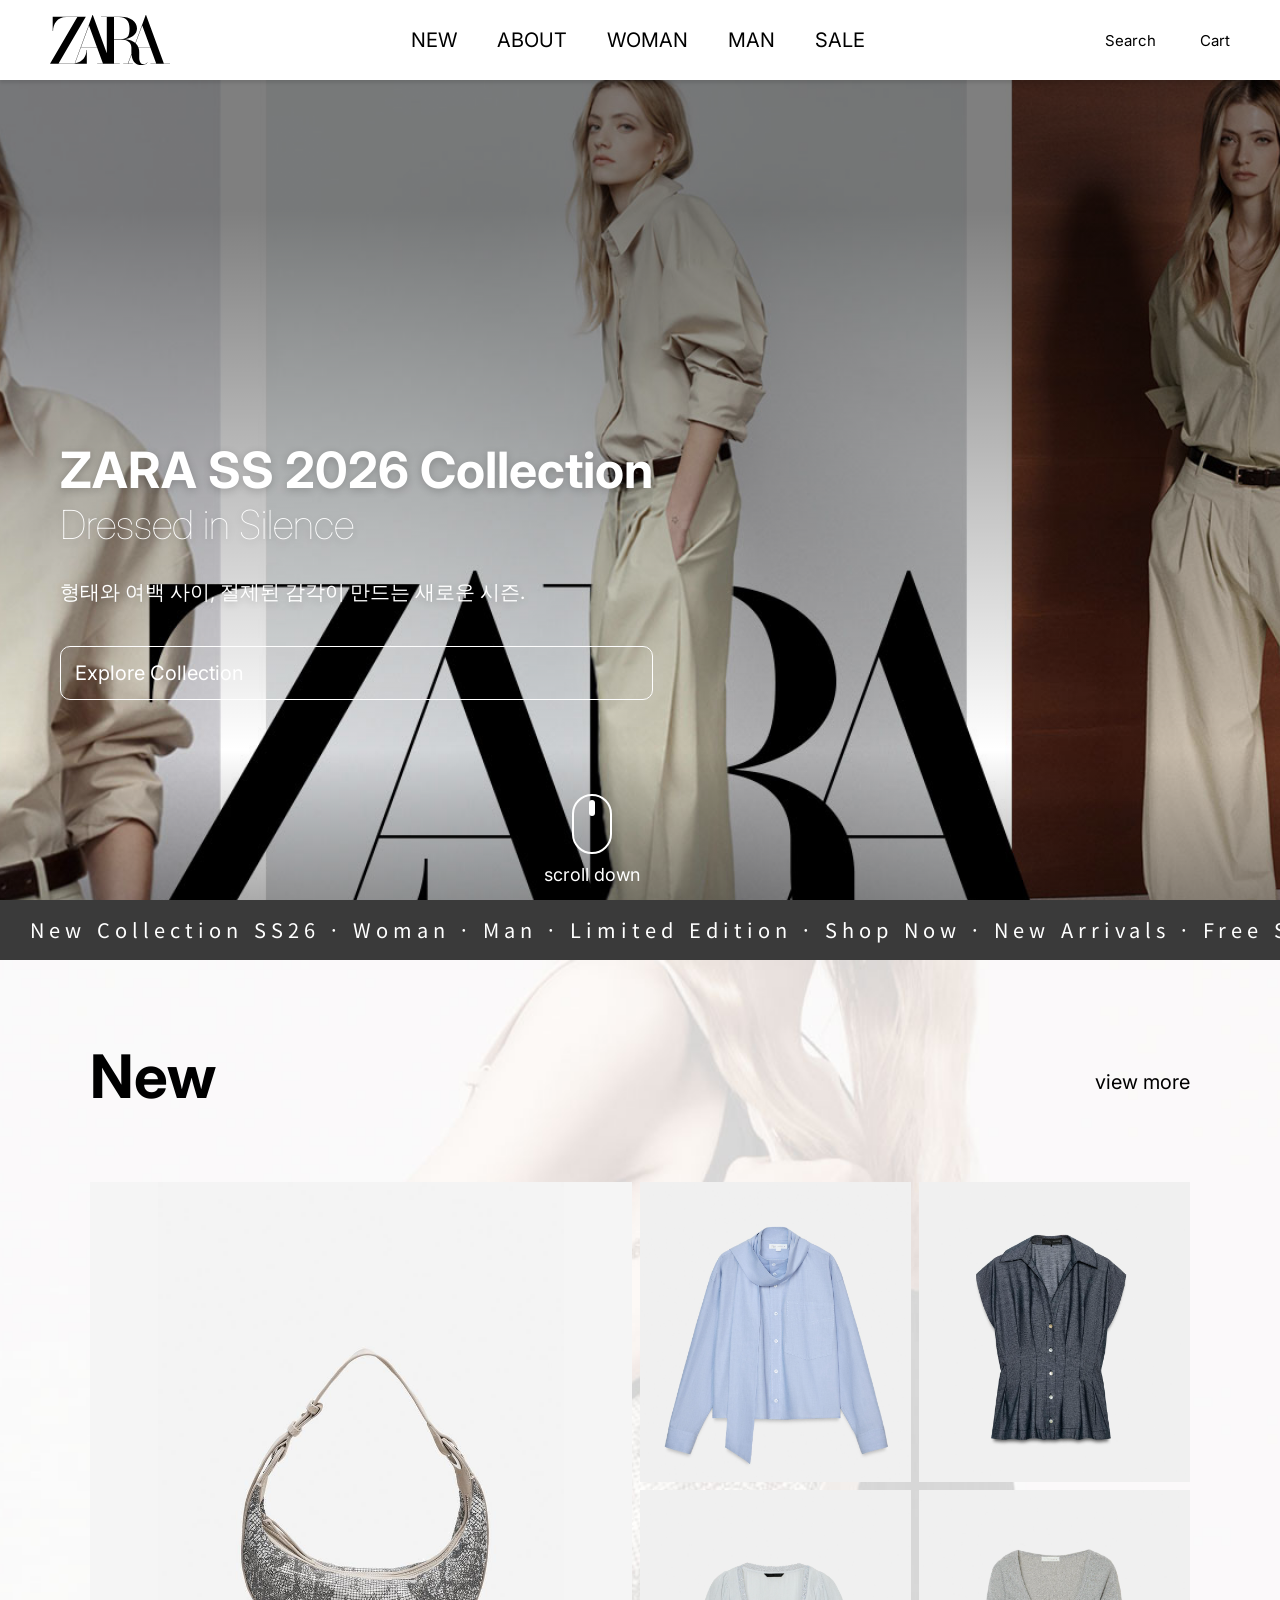
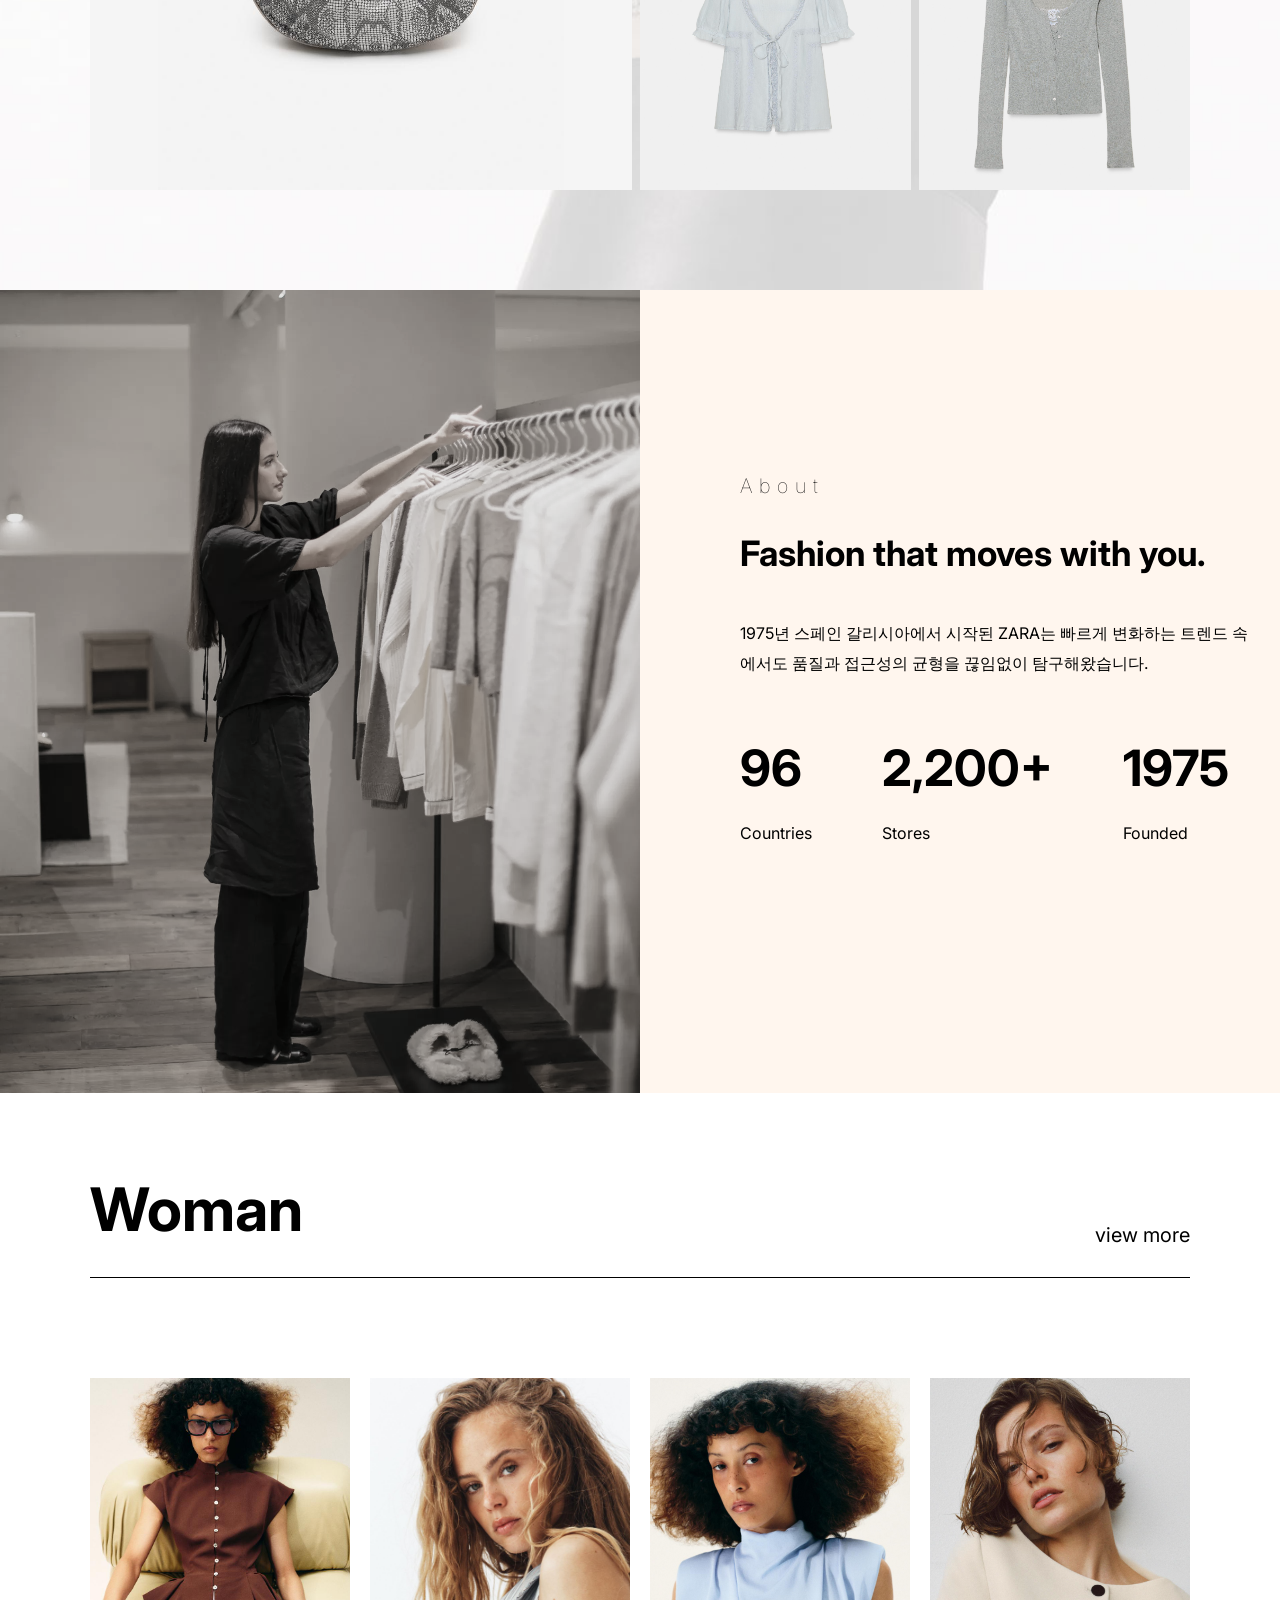
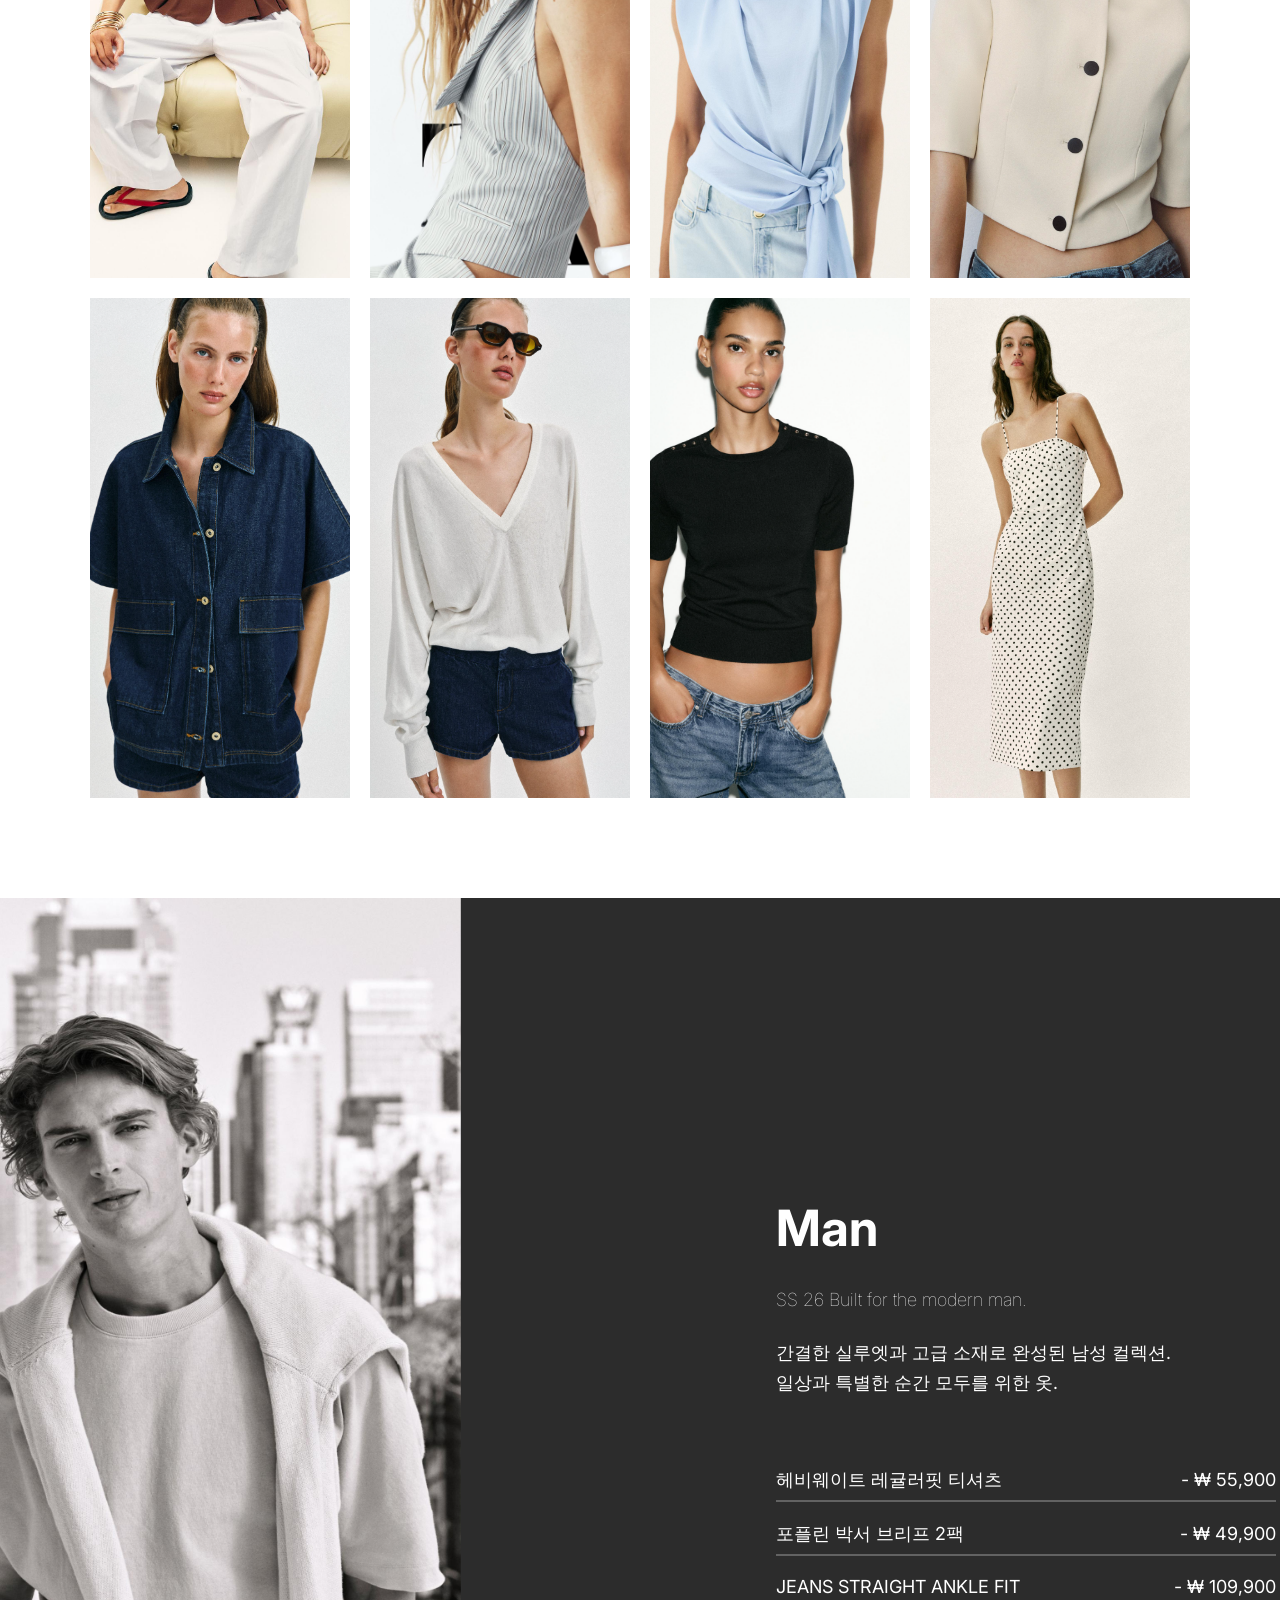
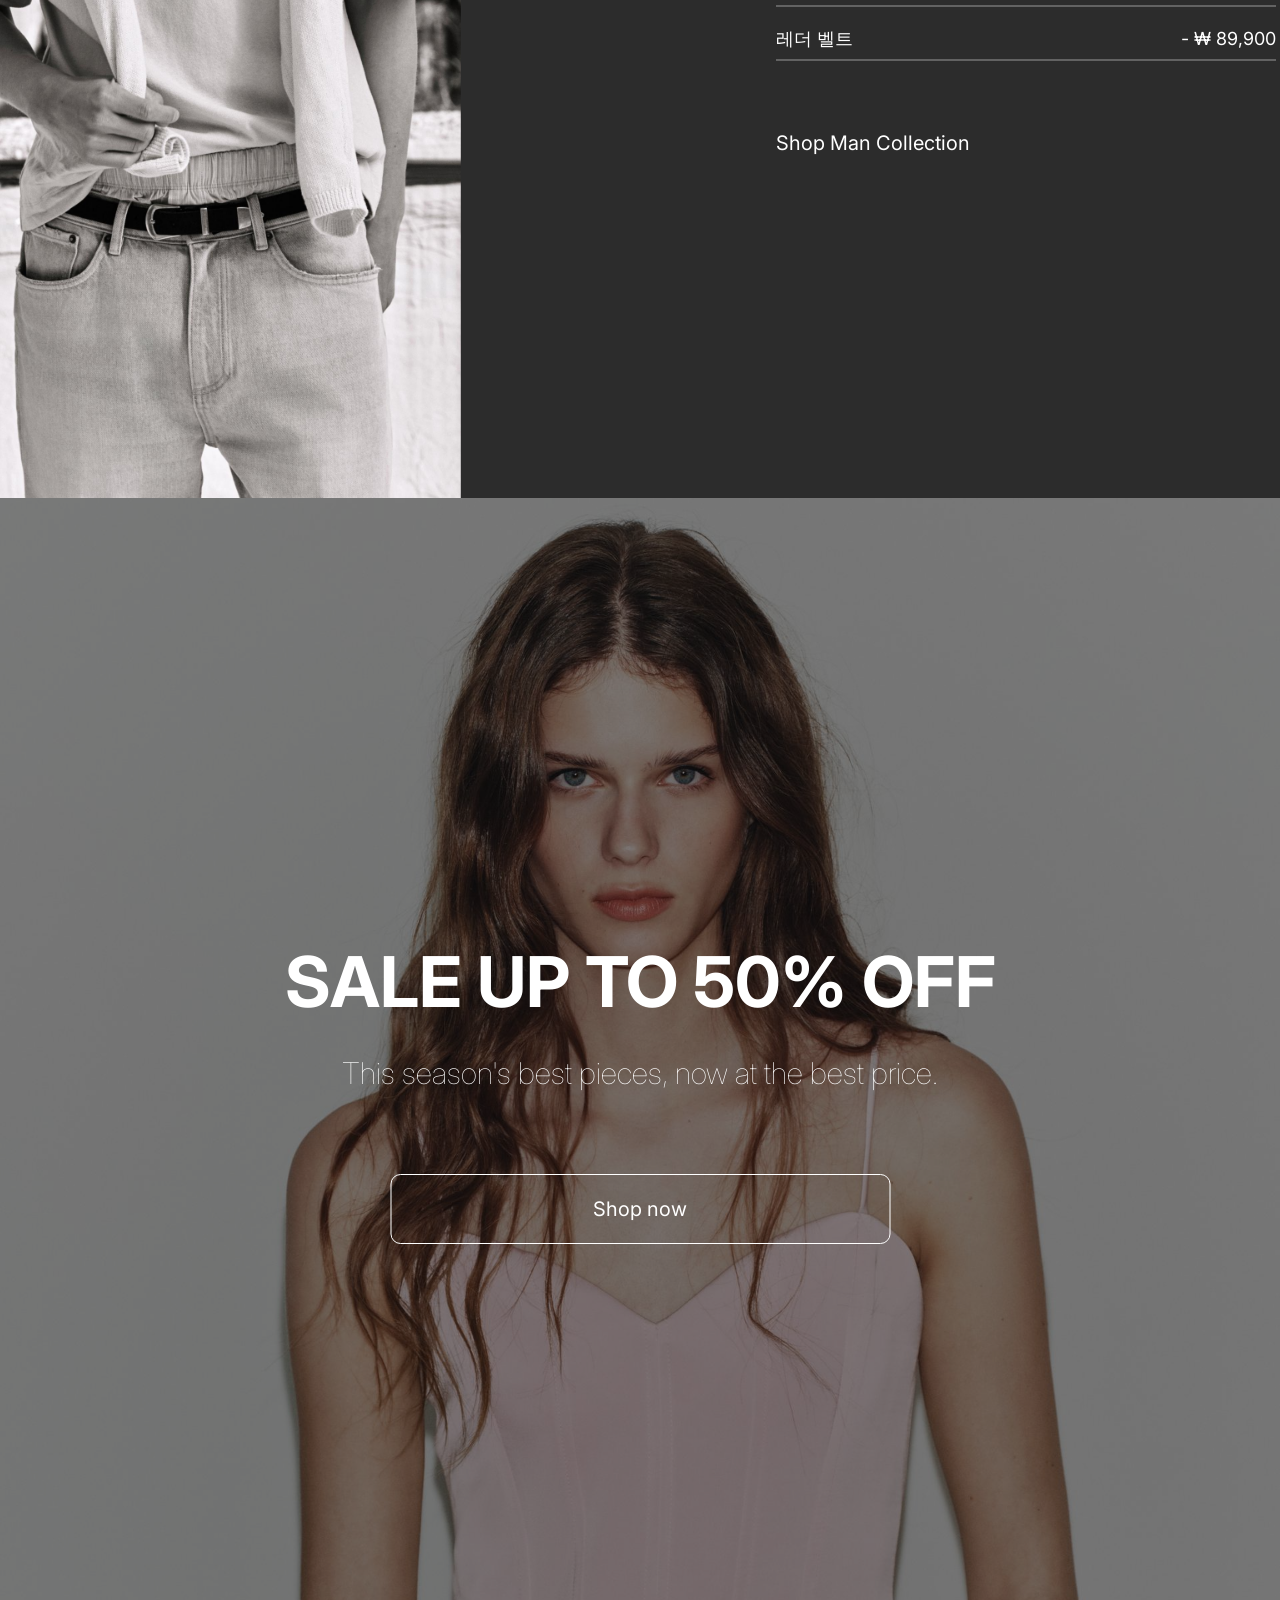
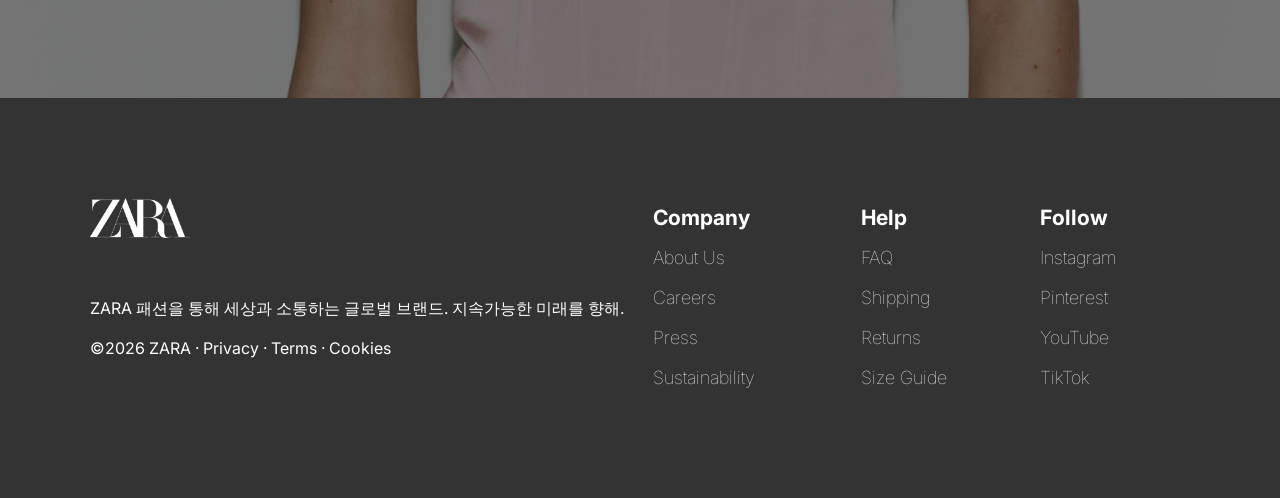
==== commit 7fcd06a0: "0503_2" ====
--- a/index.html
+++ b/index.html
@@ -145,7 +145,7 @@
     <section class="section-woman" id="s3">
         <div class="section-title">
         <h2>woman</h2>
-        <a href="https://www.zara.com/kr/ko/woman-best-sellers-l5912.html?v1=2491343" target="_blank" lass="woman-btn">view more</a>
+        <a href="https://www.zara.com/kr/ko/woman-best-sellers-l5912.html?v1=2491343" target="_blank" class="woman-btn">view more</a>
         </div>
         <span class="title-line"></span>
         
@@ -188,7 +188,7 @@
       <img src="image/woman_image_05.png" alt="데님 오버셔츠">
       <img class="img-hover" src="image/hover_image_05.png" alt="데님 오버셔츠 호버">
       </a>
-        <p>Z1975 오버사이즈 데님 오버셔츠 - ₩ 59,900</p>
+        <p>Z1975 오버사이즈 데님 오버셔츠<br>- ₩ 59,900</p>
       </div>
       
       <div class="woman-item">
@@ -204,7 +204,7 @@
       <img src="image/woman_image_07.png" alt="니트 스웨터">
       <img class="img-hover" src="image/hover_image_07.png" alt="니트 스웨터 호버">
       </a>
-        <p>쇼트 슬리브 베이직 니트 스웨터 - ₩ 45,900</p>
+        <p>쇼트 슬리브 베이직 니트 스웨터<br>- ₩ 45,900</p>
       </div>
 
       <div class="woman-item">
--- a/css/index.css
+++ b/css/index.css
@@ -357,7 +357,6 @@
   background-color: #f5f5f5;
   display: flex;
   flex-direction: column;
-  /* height: 500px; */
 }
 .item{
   position: relative;
@@ -675,7 +674,6 @@
   transform: translateX(-20%);
   transition: 0.5s;
 }
-/* 마진은 상우하좌*/
 .section-title{
   font-family: "Inter", sans-serif;
   margin: 300px 90px 0 200px;
@@ -701,7 +699,7 @@
   align-items: center;
   font-size: 18px;
   margin-bottom: 30px;
-  width: 100%;
+  width: 500px;
 }
 .man-text::before{
   position: absolute;
@@ -871,12 +869,14 @@
   display: flex;
   flex-direction: column;
 }
-
+footer .company{
+  min-width: 180px;
+}
 footer a{
   display: inline-block;
   min-width: 150px;
   font-weight: lighter;
-  transition: 0.35s;
+  transition: letter-spacing 0.35s;
 }
 footer address{
   font-style: normal;
